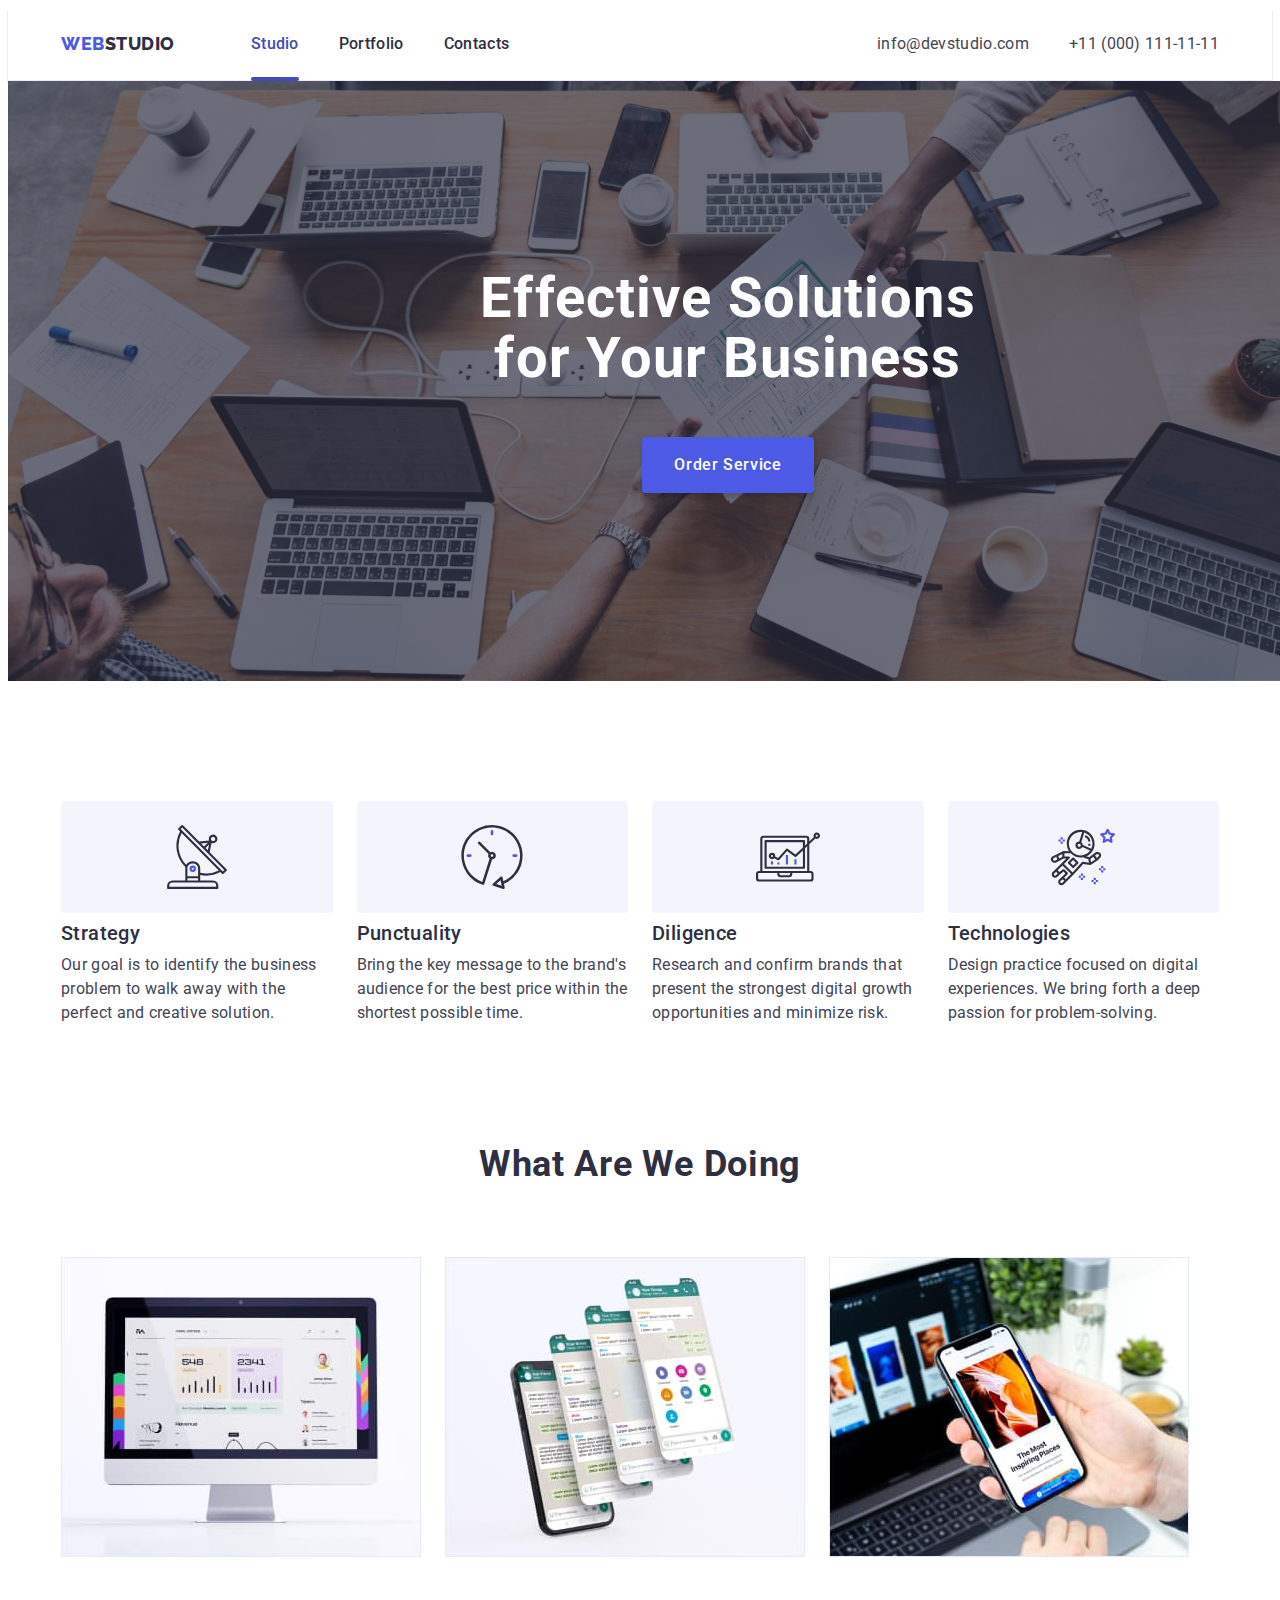
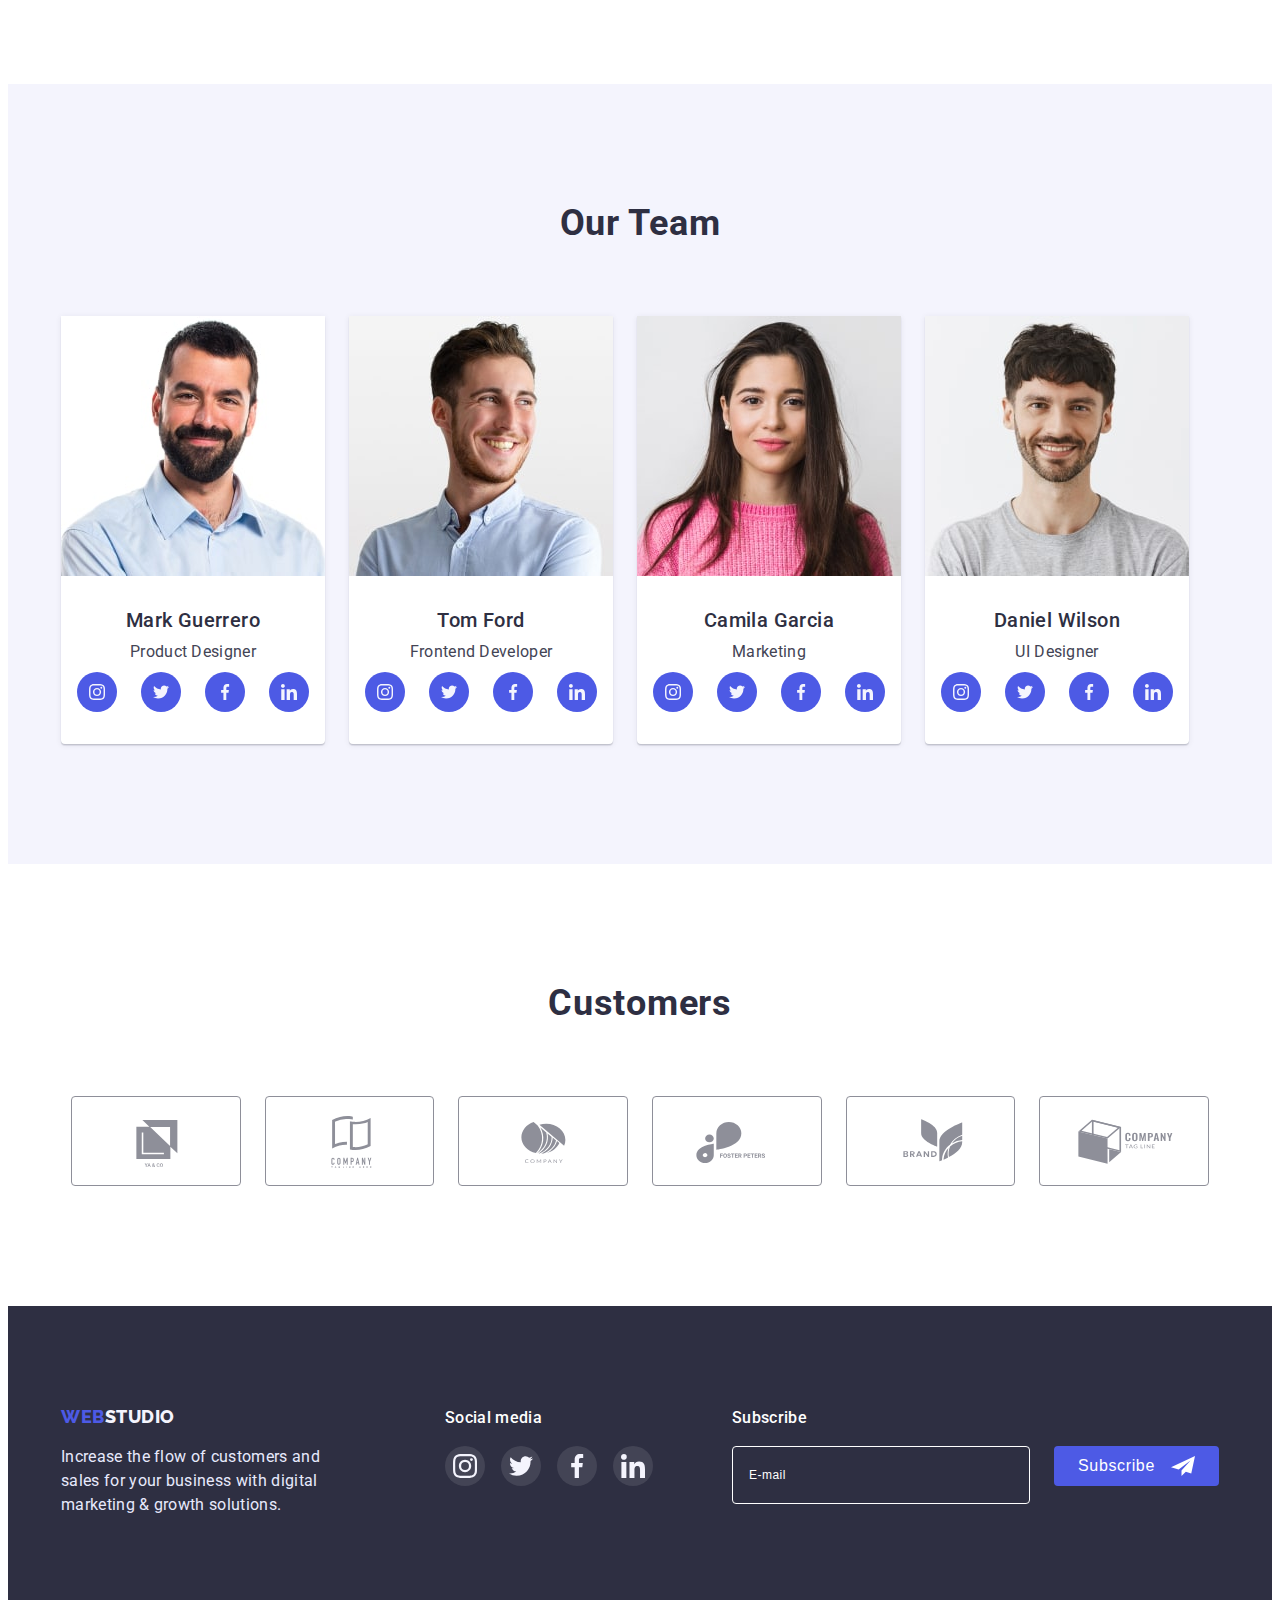
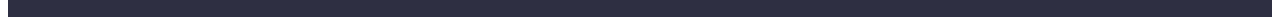
==== index.html @ 4d22036c "Initial commit" ====
<!DOCTYPE html>
<html lang="en">
  <head>
    <meta charset="UTF-8" />
    <meta http-equiv="X-UA-Compatible" content="IE=edge" />
    <meta name="viewport" content="width=device-width, initial-scale=1.0" />
    <title>Webstudio</title>
    <link rel="preconnect" href="https://fonts.googleapis.com" />
    <link rel="preconnect" href="https://fonts.gstatic.com" crossorigin />
    <link
      href="https://fonts.googleapis.com/css2?family=Raleway:wght@900&family=Roboto:wght@400;500;700&display=swap"
      rel="stylesheet"
    />
    <link
      rel="stylesheet"
      href="https://cdnjs.cloudflare.com/ajax/libs/modern-normalize/1.1.0/modern-normalize.min.css"
      integrity="sha512-wpPYUAdjBVSE4KJnH1VR1HeZfpl1ub8YT/NKx4PuQ5NmX2tKuGu6U/JRp5y+Y8XG2tV+wKQpNHVUX03MfMFn9Q=="
      crossorigin="anonymous"
      referrerpolicy="no-referrer"
    />
    <link rel="stylesheet" href="./css/styles.css" />
  </head>

  <body>
    <header>
      <div class="nav-container container">
        <nav class="nav">
          <a class="logo link" href="./index.html"
            >Web<span class="logo-studio">Studio</span></a
          >
          <ul class="nav-list list">
            <li class="nav-item item">
              <a class="nav-link active-nav-link link" href="./index.html"
                >Studio</a
              >
            </li>
            <li class="nav-item item">
              <a class="nav-link link" href="./portfolio.html">Portfolio</a>
            </li>
            <li class="nav-item item">
              <a class="nav-link link" href="">Contacts</a>
            </li>
          </ul>
        </nav>
        <address class="address">
          <ul class="address-list list">
            <li class="address-item item">
              <a class="address-link link" href="mailto:info@devstudio.com"
                >info@devstudio.com</a
              >
            </li>
            <li class="address-item item">
              <a class="address-link link" href="tel:+110001111111"
                >+11 (000) 111-11-11</a
              >
            </li>
          </ul>
        </address>
      </div>
    </header>
    <main>
      <section class="hero section">
        <div class="hero-container container">
          <h1 class="hero-heading">Effective Solutions for Your Business</h1>
          <button class="hero-btn btn" data-modal-open type="button">
            Order Service
          </button>
        </div>
      </section>
      <section class="features section">
        <div class="features-container container">
          <h2 class="features-heading title visually-hidden">About us</h2>
          <ul class="features-list list">
            <li class="features-item item">
              <div class="features-icon-container">
                <svg class="antena-icon" width="64" height="64">
                  <use href="./images/icons.svg#antenna"></use>
                </svg>
              </div>
              <h3 class="features-name">Strategy</h3>
              <p class="features-description">
                Our goal is to identify the business problem to walk away with
                the perfect and creative solution.
              </p>
            </li>
            <li class="features-item item">
              <div class="features-icon-container">
                <svg class="antena-icon" width="64" height="64">
                  <use href="./images/icons.svg#clock"></use>
                </svg>
              </div>
              <h3 class="features-name">Punctuality</h3>
              <p class="features-description">
                Bring the key message to the brand's audience for the best price
                within the shortest possible time.
              </p>
            </li>
            <li class="features-item item">
              <div class="features-icon-container">
                <svg class="antena-icon" width="64" height="64">
                  <use href="./images/icons.svg#diagram"></use>
                </svg>
              </div>
              <h3 class="features-name">Diligence</h3>
              <p class="features-description">
                Research and confirm brands that present the strongest digital
                growth opportunities and minimize risk.
              </p>
            </li>
            <li class="features-item item">
              <div class="features-icon-container">
                <svg class="antena-icon" width="64" height="64">
                  <use href="./images/icons.svg#astronaut"></use>
                </svg>
              </div>
              <h3 class="features-name">Technologies</h3>
              <p class="features-description">
                Design practice focused on digital experiences. We bring forth a
                deep passion for problem-solving.
              </p>
            </li>
          </ul>
        </div>
      </section>
      <section class="whatwedo section">
        <div class="whatwedo-container container">
          <h2 class="whatwedo-heading title">What are we doing</h2>
          <ul class="whatwedo-list list">
            <li class="whatwedo-item">
              <img src="./images/img1.jpg" alt="computer" width="360" />
            </li>
            <li class="whatwedo-item">
              <img src="./images/img2.jpg" alt="mobile phone" width="360" />
            </li>
            <li class="whatwedo-item">
              <img
                src="./images/img3.jpg"
                alt="mobile phone and computer"
                width="360"
              />
            </li>
          </ul>
        </div>
      </section>
      <section class="team section">
        <div class="team-container container">
          <h2 class="team-heading title">Our Team</h2>
          <ul class="team-list list">
            <li class="team-item item">
              <img src="./images/photo1.jpg" alt="photo" width="264" />
              <div class="team-item-container">
                <h3 class="team-name">Mark Guerrero</h3>
                <p class="team-description">Product Designer</p>
                <ul class="team-icon-list list">
                  <li class="team-icon-item item">
                    <a href="" class="team-icon-link">
                      <svg class="team-icon" width="16" height="16">
                        <use href="./images/icons.svg#instagram"></use>
                      </svg>
                    </a>
                  </li>
                  <li class="team-icon-item item">
                    <a href="" class="team-icon-link">
                      <svg class="team-icon" width="16" height="16">
                        <use href="./images/icons.svg#twitter"></use>
                      </svg>
                    </a>
                  </li>
                  <li class="team-icon-item item">
                    <a href="" class="team-icon-link">
                      <svg class="team-icon" width="16" height="16">
                        <use href="./images/icons.svg#facebook"></use>
                      </svg>
                    </a>
                  </li>
                  <li class="team-icon-item item">
                    <a href="" class="team-icon-link">
                      <svg class="team-icon" width="16" height="16">
                        <use href="./images/icons.svg#linkedin"></use>
                      </svg>
                    </a>
                  </li>
                </ul>
              </div>
            </li>
            <li class="team-item item">
              <img src="./images/photo2.jpg" alt="photo" width="264" />
              <div class="team-item-container">
                <h3 class="team-name">Tom Ford</h3>
                <p class="team-description">Frontend Developer</p>
                <ul class="team-icon-list list">
                  <li class="team-icon-item item">
                    <a href="" class="team-icon-link">
                      <svg class="team-icon" width="16" height="16">
                        <use href="./images/icons.svg#instagram"></use>
                      </svg>
                    </a>
                  </li>
                  <li class="team-icon-item item">
                    <a href="" class="team-icon-link">
                      <svg class="team-icon" width="16" height="16">
                        <use href="./images/icons.svg#twitter"></use>
                      </svg>
                    </a>
                  </li>
                  <li class="team-icon-item item">
                    <a href="" class="team-icon-link">
                      <svg class="team-icon" width="16" height="16">
                        <use href="./images/icons.svg#facebook"></use>
                      </svg>
                    </a>
                  </li>
                  <li class="team-icon-item item">
                    <a href="" class="team-icon-link">
                      <svg class="team-icon" width="16" height="16">
                        <use href="./images/icons.svg#linkedin"></use>
                      </svg>
                    </a>
                  </li>
                </ul>
              </div>
            </li>
            <li class="team-item item">
              <img src="./images/photo3.jpg" alt="photo" width="264" />
              <div class="team-item-container">
                <h3 class="team-name">Camila Garcia</h3>
                <p class="team-description">Marketing</p>
                <ul class="team-icon-list list">
                  <li class="team-icon-item item">
                    <a href="" class="team-icon-link">
                      <svg class="team-icon" width="16" height="16">
                        <use href="./images/icons.svg#instagram"></use>
                      </svg>
                    </a>
                  </li>
                  <li class="team-icon-item item">
                    <a href="" class="team-icon-link">
                      <svg class="team-icon" width="16" height="16">
                        <use href="./images/icons.svg#twitter"></use>
                      </svg>
                    </a>
                  </li>
                  <li class="team-icon-item item">
                    <a href="" class="team-icon-link">
                      <svg class="team-icon" width="16" height="16">
                        <use href="./images/icons.svg#facebook"></use>
                      </svg>
                    </a>
                  </li>
                  <li class="team-icon-item item">
                    <a href="" class="team-icon-link">
                      <svg class="team-icon" width="16" height="16">
                        <use href="./images/icons.svg#linkedin"></use>
                      </svg>
                    </a>
                  </li>
                </ul>
              </div>
            </li>
            <li class="team-item item">
              <img src="./images/photo4.jpg" alt="photo" width="264" />
              <div class="team-item-container">
                <h3 class="team-name">Daniel Wilson</h3>
                <p class="team-description">UI Designer</p>
                <ul class="team-icon-list list">
                  <li class="team-icon-item item">
                    <a href="" class="team-icon-link">
                      <svg class="team-icon" width="16" height="16">
                        <use href="./images/icons.svg#instagram"></use>
                      </svg>
                    </a>
                  </li>
                  <li class="team-icon-item item">
                    <a href="" class="team-icon-link">
                      <svg class="team-icon" width="16" height="16">
                        <use href="./images/icons.svg#twitter"></use>
                      </svg>
                    </a>
                  </li>
                  <li class="team-icon-item item">
                    <a href="" class="team-icon-link">
                      <svg class="team-icon" width="16" height="16">
                        <use href="./images/icons.svg#facebook"></use>
                      </svg>
                    </a>
                  </li>
                  <li class="team-icon-item item">
                    <a href="" class="team-icon-link">
                      <svg class="team-icon" width="16" height="16">
                        <use href="./images/icons.svg#linkedin"></use>
                      </svg>
                    </a>
                  </li>
                </ul>
              </div>
            </li>
          </ul>
        </div>
      </section>
      <section class="customers section">
        <h2 class="customers-heading title">Customers</h2>
        <ul class="customers-icon-list list">
          <li class="customers-icon-item item">
            <a href="" class="customers-icon-link">
              <svg class="customers-icon" width="104" height="56">
                <use href="./images/icons.svg#Logo"></use>
              </svg>
            </a>
          </li>
          <li class="customers-icon-item item">
            <a href="" class="customers-icon-link">
              <svg class="customers-icon" width="104" height="56">
                <use href="./images/icons.svg#Logo-1"></use>
              </svg>
            </a>
          </li>
          <li class="customers-icon-item item">
            <a href="" class="customers-icon-link">
              <svg class="customers-icon" width="104" height="56">
                <use href="./images/icons.svg#Logo-2"></use>
              </svg>
            </a>
          </li>
          <li class="customers-icon-item item">
            <a href="" class="customers-icon-link">
              <svg class="customers-icon" width="104" height="56">
                <use href="./images/icons.svg#Logo-3"></use>
              </svg>
            </a>
          </li>
          <li class="customers-icon-item item">
            <a href="" class="customers-icon-link">
              <svg class="customers-icon" width="104" height="56">
                <use href="./images/icons.svg#Logo-4"></use>
              </svg>
            </a>
          </li>
          <li class="customers-icon-item item">
            <a href="" class="customers-icon-link">
              <svg class="customers-icon" width="104" height="56">
                <use href="./images/icons.svg#Logo-5"></use>
              </svg>
            </a>
          </li>
        </ul>
      </section>
    </main>
    <footer class="footer section">
      <div class="footer-container container">
        <div class="footer-desc">
          <a class="logo link" href="./index.html"
            >Web<span class="logo-studio-bottom">Studio</span></a
          >
          <p class="footer-descripton">
            Increase the flow of customers and sales for your business with
            digital marketing & growth solutions.
          </p>
        </div>
        <div class="socialmedia-container">
          <p class="socialmedia-heading">Social media</p>
          <ul class="socialmedia-list list">
            <li class="socialmedia-icon-item item">
              <a href="" class="socialmedia-icon-link">
                <svg class="socialmedia-icon" width="24" height="24">
                  <use href="./images/icons.svg#instagram"></use>
                </svg>
              </a>
            </li>
            <li class="socialmedia-icon-item item">
              <a href="" class="socialmedia-icon-link">
                <svg class="socialmedia-icon" width="24" height="24">
                  <use href="./images/icons.svg#twitter"></use>
                </svg>
              </a>
            </li>
            <li class="socialmedia-icon-item item">
              <a href="" class="socialmedia-icon-link">
                <svg class="socialmedia-icon" width="24" height="24">
                  <use href="./images/icons.svg#facebook"></use>
                </svg>
              </a>
            </li>
            <li class="socialmedia-icon-item item">
              <a href="" class="socialmedia-icon-link">
                <svg class="socialmedia-icon" width="24" height="24">
                  <use href="./images/icons.svg#linkedin"></use>
                </svg>
              </a>
            </li>
          </ul>
        </div>
        <div class="subscribe-container">
          <p class="subscribe-heading">Subscribe</p>
          <form class="subscribe-form">
            <label class="visually-hidden" for="email"> </label>
              <input
                class="subscribe-input"
                type="email"
                id="email"
                name="email"
                placeholder="E-mail"
              />
           
            <button type="submit" class="subscribe-btn btn">
              Subscribe
              <svg width="24" height="24">
                <use href="./images/icons.svg#subscribe"></use>
              </svg>
            </button>
          </form>
        </div>
      </div>
    </footer>
    <div class="backdrop is-hidden" data-modal>
      <div class="modal">
        <button type="button" class="modal-close-btn btn" data-modal-close>
          <svg class="close-icon">
            <use href="./images/icons.svg#close"></use>
          </svg>
        </button>
        <div class="modal-container">
          <p class="modal-heading">
            Leave your contacts and we will call you back
          </p>
          <form class="modal-form">
            <label for="name"
              ><span>Name</span>
              <div class="input-container">
                <input class="input-name" type="text" name="name" id="name" />
                <svg class="label-icon" width="18" height="24">
                  <use href="./images/icons.svg#person"></use>
                </svg>
              </div>
            </label>

            <label for="phone"
              ><span>Phone</span>
              <div class="input-container">
                <input type="tel" id="phone" name="phone" />
                <svg class="label-icon" width="18" height="24">
                  <use href="./images/icons.svg#phone"></use>
                </svg>
              </div>
            </label>

            <label for="e-mail"
              ><span>Email</span>
              <div class="input-container">
                <input type="email" name="email" id="e-mail" />
                <svg class="label-icon" width="18" height="24">
                  <use href="./images/icons.svg#email"></use>
                </svg>
              </div>
            </label>

            <label for="comment"><span>Comment</span></label>
            <textarea
              name="comment"
              id="comment"
              class="textarea"
              placeholder="Text input"
            ></textarea>

            <label class="check-text" for="check">
              <input
                class="checkbox visually-hidden"
                type="checkbox"
                name="accept"
                value="true"
                id="check"
              />
              <span class="checkbox-span">
                <svg class="chek-icon" width="10" height="8">
                  <use href="./images/icons.svg#check-box"></use>
                </svg> </span
              >I accept the terms and conditions of the&nbsp<a
                class="privacy-policy"
                href=""
                >Privacy Policy</a
              >
            </label>

            <button type="submit" class="send-btn btn">Send</button>
          </form>
        </div>
      </div>
    </div>
    <script src="./js/modal.js"></script>
  </body>
</html>
---- css/styles.css ----
:root {
  --text-color: #434455;
  --heading-color: #2e2f42;
  --primary-brand-color: #4d5ae5;
  --bgcolor: #f4f4fd;
  --white-color: #ffffff;
  --prassed-state-color: #404bbf;
  --accent-color: #e7e9fc;
  --label-color: #8e8f99;
}

h1,
h2,
h3,
p,
li {
  margin: 0;
}

ul {
  margin: 0;
  padding: 0;
}

.visually-hidden {
  position: absolute;
  width: 1px;
  height: 1px;
  margin: -1px;
  border: 0;
  padding: 0;
  white-space: nowrap;
  clip-path: inset(100%);
  clip: rect(0 0 0 0);
  overflow: hidden;
}

body {
  font-family: 'Roboto', sans-serif;
  font-style: normal;
  font-weight: 400;
  font-size: 16px;
  line-height: 1.5;
  letter-spacing: 0.02em;
  color: var(--text-color);
}

.container {
  width: 1158px;
  padding-left: 15px;
  padding-right: 15px;
  margin-left: auto;
  margin-right: auto;
}

.title {
  font-weight: 700;
  font-size: 36px;
  line-height: 1.11;
  letter-spacing: 0.02em;
  text-transform: capitalize;
  color: var(--heading-color);
  text-align: center;
  margin-bottom: 72px;
}

.list {
  list-style: none;
}

.link {
  text-decoration: none;
}

.btn {
  cursor: pointer;
  border: none;
}

.logo {
  font-family: 'Raleway', sans-serif;
  font-style: normal;
  font-weight: 800;
  font-size: 18px;
  line-height: 1.17;
  letter-spacing: 0.03em;
  text-transform: uppercase;
  color: var(--primary-brand-color);
  text-decoration: none;
}

.logo-studio {
  color: var(--heading-color);
}

/* -------------------HEADER */
header {
  border-bottom: 1px solid var(--accent-color);
  box-shadow: 0px 3px 1px rgba(0, 0, 0, 0.1), 0px 2px 1px rgba(0, 0, 0, 0.08),
    0px 2px 2px rgba(0, 0, 0, 0.12);
}

.nav-container {
  display: flex;
  align-items: center;
  padding-top: 24px;
  padding-bottom: 24px;
  position: relative;
}

.nav {
  display: flex;
  align-items: center;
}

.nav-list {
  display: flex;
  gap: 40px;
}

.logo {
  margin-right: 76px;
}

.nav-link {
  color: var(--heading-color);
  font-weight: 500;
  display: block;
  position: relative;
  transition: color 250ms cubic-bezier(0.4, 0, 0.2, 1);
}

.nav-link:hover,
.nav-link:focus {
  color: var(--prassed-state-color);
}

.active-nav-link {
  color: var(--prassed-state-color);
}

.active-nav-link::after {
  content: '';
  display: block;
  width: 100%;
  height: 4px;
  border-radius: 2px;
  background-color: var(--prassed-state-color);
  position: absolute;
  bottom: -25px;
}

.address {
  font-style: normal;
  margin-left: auto;
}

.address-list {
  display: flex;
  align-items: center;
  gap: 40px;
}

.address-link {
  font-weight: 400;
  font-size: 16px;
  line-height: 1.5;
  letter-spacing: 0.02em;
  color: var(--text-color);
  transition: color 250ms cubic-bezier(0.4, 0, 0.2, 1);
}

.address-link:hover,
.address-link:focus {
  color: var(--prassed-state-color);
}

/* ------------------- HERO */

.hero {
  background-color: var(--heading-color);
}

.hero.section {
  padding-top: 188px;
  padding-bottom: 188px;
  background-image: linear-gradient(
      rgba(46, 47, 66, 0.7),
      rgba(46, 47, 66, 0.7)
    ),
    url(../images/bgimage.jpg);
  background-repeat: no-repeat;
  background-position: center;
  width: 1440px;
  background-size: cover;
  margin-left: auto;
  margin-right: auto;
}

.hero-container {
  text-align: center;
}

.hero-heading {
  font-weight: 700;
  font-size: 56px;
  line-height: 1.07;
  letter-spacing: 0.02em;
  color: var(--white-color);
  margin-bottom: 48px;
  width: 496px;
  margin-right: auto;
  margin-left: auto;
}

.hero-btn {
  font-family: inherit;
  font-weight: 500;
  font-size: 16px;
  line-height: 1.5;
  letter-spacing: 0.04em;
  color: var(--white-color);
  background-color: var(--primary-brand-color);
  min-width: 169px;
  height: 56px;
  padding: 16px 32px;
  box-shadow: 0px 4px 4px rgba(0, 0, 0, 0.15);
  border-radius: 4px;
  text-align: center;
  transition: background-color 250ms cubic-bezier(0.4, 0, 0.2, 1);
}

.hero-btn:hover,
.hero-btn:focus {
  background-color: var(--prassed-state-color);
}

/* ------------------- Features */

.features.section {
  padding-top: 120px;
  padding-bottom: 120px;
}

.features-list {
  display: flex;
  gap: 24px;
}

.features-item {
  width: calc(100% - 24px / 4);
}

.features-icon-container {
  display: flex;
  justify-content: center;
  align-items: center;
  height: 112px;
  background: var(--bgcolor);
  border-radius: 4px;
  margin-bottom: 8px;
}

.features-name {
  font-weight: 500;
  font-size: 20px;
  line-height: 1.2;
  letter-spacing: 0.02em;
  color: var(--heading-color);
  margin-bottom: 8px;
}

/* ------------------- WHATWEDO */

.whatwedo.section {
  padding-bottom: 120px;
}

.whatwedo-list {
  display: flex;
  gap: 24px;
}

.whatwedo-item {
  width: 360px;
}

/* ------------------- TEAM */

.team.section {
  padding-top: 120px;
  padding-bottom: 120px;
}

.team {
  background: var(--bgcolor);
}

.team-list {
  display: flex;
  gap: 24px;
}

.team-item {
  width: calc(100% - 24px) / 4;
  background: var(--white-color);
  box-shadow: 0px 1px 6px rgba(46, 47, 66, 0.08),
    0px 1px 1px rgba(46, 47, 66, 0.16), 0px 2px 1px rgba(46, 47, 66, 0.08);
  border-radius: 0px 0px 4px 4px;
}

.team-item > img {
  display: block;
}

.team-item-container {
  padding: 32px 16px;
}

.team-icon-list {
  display: flex;
  gap: 24px;
}

.team-icon-link {
  display: flex;
  justify-content: center;
  align-items: center;
  border-radius: 50%;
  background-color: var(--primary-brand-color);
  width: 40px;
  height: 40px;
  transition: background-color 250ms cubic-bezier(0.4, 0, 0.2, 1);
}

.team-icon-link:hover,
.team-icon-link:focus {
  background-color: var(--prassed-state-color);
}

.team-icon {
  display: block;
}

.team-name {
  font-weight: 500;
  font-size: 20px;
  line-height: 1.2;
  letter-spacing: 0.02em;
  color: var(--heading-color);
  text-align: center;
  margin-bottom: 8px;
}

.team-item-container > p {
  text-align: center;
  margin-bottom: 8px;
}

/* ------------------- CUSTOMERS */
.customers.section {
  padding-top: 120px;
  padding-bottom: 120px;
}

.customers-icon-list {
  display: flex;
  gap: 24px;
  width: 1138px;
  margin-left: auto;
  margin-right: auto;
}

.customers-icon-item {
  width: calc(1138px - 24px / 6);
}

.customers-icon-link {
  display: flex;
  justify-content: center;
  align-items: center;
  height: 88px;
  border: 1px solid #8e8f99;
  border-radius: 4px;
  color: #8e8f99;
}

.customers-icon {
  fill: currentColor;
  transition: border-color 250ms cubic-bezier(0.4, 0, 0.2, 1),
    color 250ms cubic-bezier(0.4, 0, 0.2, 1),
    fill 250ms cubic-bezier(0.4, 0, 0.2, 1);
}

.customers-icon-link:hover,
.customers-icon-link:focus {
  border-color: var(--prassed-state-color);
  color: var(--prassed-state-color);
}

/* ------------------- PORTFOLIO */
.portfolio.section {
  padding-top: 96px;
  padding-bottom: 120px;
}

.portfolio-heading {
  font-weight: 700;
  font-size: 36px;
  line-height: 1.11;
  letter-spacing: 0.02em;
  text-transform: capitalize;
  color: var(--heading-color);
}

.portfolio-filter-list {
  display: flex;
  justify-content: center;
  margin-bottom: 72px;
  gap: 24px;
}

.portfolio-list {
  display: flex;
  flex-wrap: wrap;
  row-gap: 48px;
  column-gap: 24px;
}

.portfolio-item {
  width: 360px;
}

.img-thumb {
  position: relative;
  overflow: hidden;
}

.portfolio-item img {
  display: block;
}

.portfolio-img-desc {
  font-weight: 400;
  font-size: 16px;
  line-height: 1.5;
  letter-spacing: 0.02em;
  color: #f4f4fd;
  background: var(--primary-brand-color);
  padding: 40px 32px;
  height: 100%;
  width: 100%;
  position: absolute;
  top: 0;
  left: 0;
  transform: translateY(100%);
  transition: transform 250ms cubic-bezier(0.4, 0, 0.2, 1);
}

.portfolio-link:hover .portfolio-img-desc {
  transform: translateY(0);
}

.portfolio-item-container {
  padding-top: 32px;
  padding-bottom: 32px;
  padding-left: 16px;
  padding-right: 16px;
  border: 1px solid var(--accent-color);
  border-top: none;
}

.portfolio-link {
  display: block;
  transition: box-shadow 250ms cubic-bezier(0.4, 0, 0.2, 1);
}

.portfolio-link:hover,
.portfolio-link:focus {
  box-shadow: 0px 1px 6px rgba(46, 47, 66, 0.08),
    0px 1px 1px rgba(46, 47, 66, 0.16), 0px 2px 1px rgba(46, 47, 66, 0.08);
}

.portfolio-item-container h2 {
  margin-bottom: 8px;
}

.filter-btn {
  font-family: 'Roboto', sans-serif;
  font-weight: 500;
  font-size: 16px;
  line-height: 1.5;
  letter-spacing: 0.04em;
  color: var(--primary-brand-color);
  background-color: var(--bgcolor);
  text-transform: capitalize;
  border: 1px solid var(--accent-color);
  border-radius: 4px;
  padding: 12px 24px;
  transition: background-color 250ms cubic-bezier(0.4, 0, 0.2, 1),
    color 250ms cubic-bezier(0.4, 0, 0.2, 1),
    border 250ms cubic-bezier(0.4, 0, 0.2, 1),
    box-shadow 250ms cubic-bezier(0.4, 0, 0.2, 1);
}

.filter-btn:hover,
.filter-btn:focus {
  color: var(--white-color);
  background-color: var(--prassed-state-color);
  border: 1px solid transparent;
  box-shadow: 0px 3px 1px rgba(0, 0, 0, 0.1), 0px 2px 1px rgba(0, 0, 0, 0.08),
    0px 2px 2px rgba(0, 0, 0, 0.12);
}

.portfolio-name {
  font-weight: 500;
  font-size: 20px;
  line-height: 1.2;
  letter-spacing: 0.02em;
  color: var(--text-color);
}

.portfolio-description {
  color: var(--text-color);
}

/* ------------------- FOOTER */
.footer-container {
  display: flex;
}

.socialmedia-heading {
  font-weight: 500;
  font-size: 16px;
  line-height: 1.5;
  letter-spacing: 0.02em;
  color: var(--white-color);
  margin-bottom: 16px;
}

.footer.section {
  padding-top: 100px;
  padding-bottom: 100px;
}

.footer-desc {
  max-width: 264px;
  margin-right: 120px;
}

.footer-desc > .logo {
  display: block;
  margin-bottom: 18px;
}

.footer {
  background-color: var(--heading-color);
}

.logo-studio-bottom {
  color: var(--bgcolor);
}

.footer-descripton {
  color: var(--accent-color);
}

.socialmedia-container {
}

.socialmedia-list {
  display: flex;
  gap: 16px;
}

.socialmedia-icon-link {
  display: flex;
  width: 40px;
  height: 40px;
  border-radius: 50%;
  background-color: rgba(255, 255, 255, 0.1);
  justify-content: center;
  align-items: center;
  transition: background-color 250ms cubic-bezier(0.4, 0, 0.2, 1);
}

.socialmedia-icon-link:hover,
.socialmedia-icon-link:focus {
  background-color: #31d0aa;
}

.socialmedia-icon {
  display: block;
  width: 24px;
  height: 24px;
}

.subscribe-container {
 margin-left: auto;
}

.subscribe-form {
  display: flex;
}

.subscribe-input {
  width: 264px;
  height: 40px;
  background-color: transparent;
  border: 1px solid #ffffff;
  border-radius: 4px;
  padding: 8px 16px;
  margin-right: 24px;
  font-weight: 400;
  font-size: 12px;
  line-height: 2;
  letter-spacing: 0.04em;
  color: var(--white-color);
}

.subscribe-input::placeholder,
.subscribe-input:focus {
  font-weight: 400;
  font-size: 12px;
  line-height: 2;
  letter-spacing: 0.04em;
  color: var(--white-color);
}

.subscribe-btn {
  display: flex;
  justify-content: center;
  align-items: center;
  gap: 16px;
  background-color: var(--primary-brand-color);
  border-radius: 4px;
  width: 165px;
  height: 40px;
  fill: var(--white-color);
  font-weight: 500;
  font-size: 16px;
  line-height: 1.5;
  letter-spacing: 0.04em;
  color: var(--white-color);
  transition: background-color 250ms cubic-bezier(0.4, 0, 0.2, 1);
}

.subscribe-btn:focus,
.subscribe-btn:hover {
  background-color: var(--prassed-state-color);
}

.subscribe-heading {
  font-weight: 500;
  font-size: 16px;
  line-height: 1.5;
  letter-spacing: 0.02em;
  color: var(--white-color);
  margin-bottom: 16px;
}

/* ----------------------MODAL */
.backdrop {
  position: fixed;
  top: 0;
  left: 0;
  opacity: 1;
  width: 100%;
  height: 100%;
  background-color: rgba(46, 47, 66, 0.4);
  transition: opacity 250ms cubic-bezier(0.4, 0, 0.2, 1),
    visibility 250ms cubic-bezier(0.4, 0, 0.2, 1);
}

.modal {
  position: absolute;
  top: 50%;
  left: 50%;
  transform: translate(-50%, -50%) scale(1);
  width: 408px;
  background: #fcfcfc;
  box-shadow: 0px 1px 1px rgba(0, 0, 0, 0.14), 0px 1px 3px rgba(0, 0, 0, 0.12),
    0px 2px 1px rgba(0, 0, 0, 0.2);
  border-radius: 4px;
  transition: transform 250ms cubic-bezier(0.4, 0, 0.2, 1);
  padding: 72px 24px 24px;
  background-color: var(--white-color);
}

.backdrop.is-hidden .modal {
  transform: translate(-50%, -50%) scale(0);
}

.modal-close-btn {
  display: flex;
  align-items: center;
  justify-content: center;
  border-radius: 50%;
  width: 24px;
  height: 24px;
  position: absolute;
  right: 24px;
  top: 24px;
  background-color: var(--accent-color);
  border: 1px solid rgba(0, 0, 0, 0.1);
  transition: background-color 250ms cubic-bezier(0.4, 0, 0.2, 1),
    border 250ms cubic-bezier(0.4, 0, 0.2, 1),
    fill 250ms cubic-bezier(0.4, 0, 0.2, 1);
}

.close-icon {
  width: 8px;
  height: 8px;
}

.modal-close-btn:hover,
.modal-close-btn:focus {
  fill: var(--white-color);
  background-color: var(--prassed-state-color);
  border: 1px solid transparent;
}

.is-hidden {
  opacity: 0;
  visibility: hidden;
  pointer-events: none;
}

.modal-container {
  top: 72px;
  left: 24px;
}

.modal-heading {
  font-weight: 500;
  font-size: 16px;
  line-height: 1.5;
  text-align: center;
  letter-spacing: 0.02em;
  color: var(--heading-color);
  margin-bottom: 16px;
}

.modal-form {
  display: flex;
  flex-direction: column;
}

.modal-container input {
  border: 1px solid rgba(33, 33, 33, 0.2);
  border-radius: 4px;
  width: 100%;
  height: 40px;
  padding-left: 38px;
  transition: border-color 250ms cubic-bezier(0.4, 0, 0.2, 1);
}

.modal-container input:focus {
  border-color: var(--primary-brand-color);
  outline: none;
}

.label-icon {
  transition: fill 250ms cubic-bezier(0.4, 0, 0.2, 1);
}

.input-container input:focus + .label-icon {
  fill: var(--primary-brand-color);
}

.modal-container label {
  font-weight: 400;
  font-size: 12px;
  line-height: 1.17;
  letter-spacing: 0.01em;
  color: var(--label-color);
  margin-bottom: 8px;
  width: 100%;
  
}

label[for='comment'] {
  margin-bottom: 4px;
}

.input-container {
  position: relative;
  margin-top: 4px;
}

.label-icon {
  position: absolute;
  left: 16px;
  top: 50%;
  transform: translateY(-50%);
}

.textarea {
  width: 360px;
  height: 120px;
  resize: none;
  border: 1px solid rgba(33, 33, 33, 0.2);
  border-radius: 4px;
  padding: 8px 16px;
  font-size: 12px;
  line-height: 1.17;
  letter-spacing: 0.04em;
  margin-bottom: 16px;
  transition: border 250ms cubic-bezier(0.4, 0, 0.2, 1);
}

.textarea:focus {
  border: 1px solid var(--primary-brand-color);
  outline: none;
}

.textarea::placeholder {
  font-weight: 400;
  font-size: 12px;
  line-height: 1.17;
  letter-spacing: 0.04em;
  color: rgba(46, 47, 66, 0.4);
}

.send-btn {
  width: 169px;
  height: 56px;
  background-color: var(--primary-brand-color);
  box-shadow: 0px 4px 4px rgba(0, 0, 0, 0.15);
  border-radius: 4px;
  display: flex;
  justify-content: center;
  align-items: center;
  font-weight: 500;
  font-size: 16px;
  line-height: 1.5;
  letter-spacing: 0.04em;
  color: var(--white-color);
  transition: background-color 250ms cubic-bezier(0.4, 0, 0.2, 1);
  margin: 0 auto;
}

.send-btn:focus,
.send-btn:hover {
  background-color: var(--prassed-state-color);
}

.modal-container .check-text {
  display: flex;
  align-items: baseline;
  margin-bottom: 24px;
}

.check-text span {
  width: 16px;
  height: 16px;
  border: 1px solid #2e2f42;
  border-radius: 2px;
  margin-right: 8px;
  display: flex;
  align-items: center;
  justify-content: center;
  fill: transparent;
  transition: border 250ms cubic-bezier(0.4, 0, 0.2, 1),
    back-groundcolor 250ms cubic-bezier(0.4, 0, 0.2, 1),
    fill 250ms cubic-bezier(0.4, 0, 0.2, 1);
}

.checkbox:checked + .checkbox-span {
  background-color: var(--prassed-state-color);
  border: 1px solid var(--prassed-state-color);
  fill: var(--white-color);
}
.privacy-policy {
  color: var(--primary-brand-color)
}
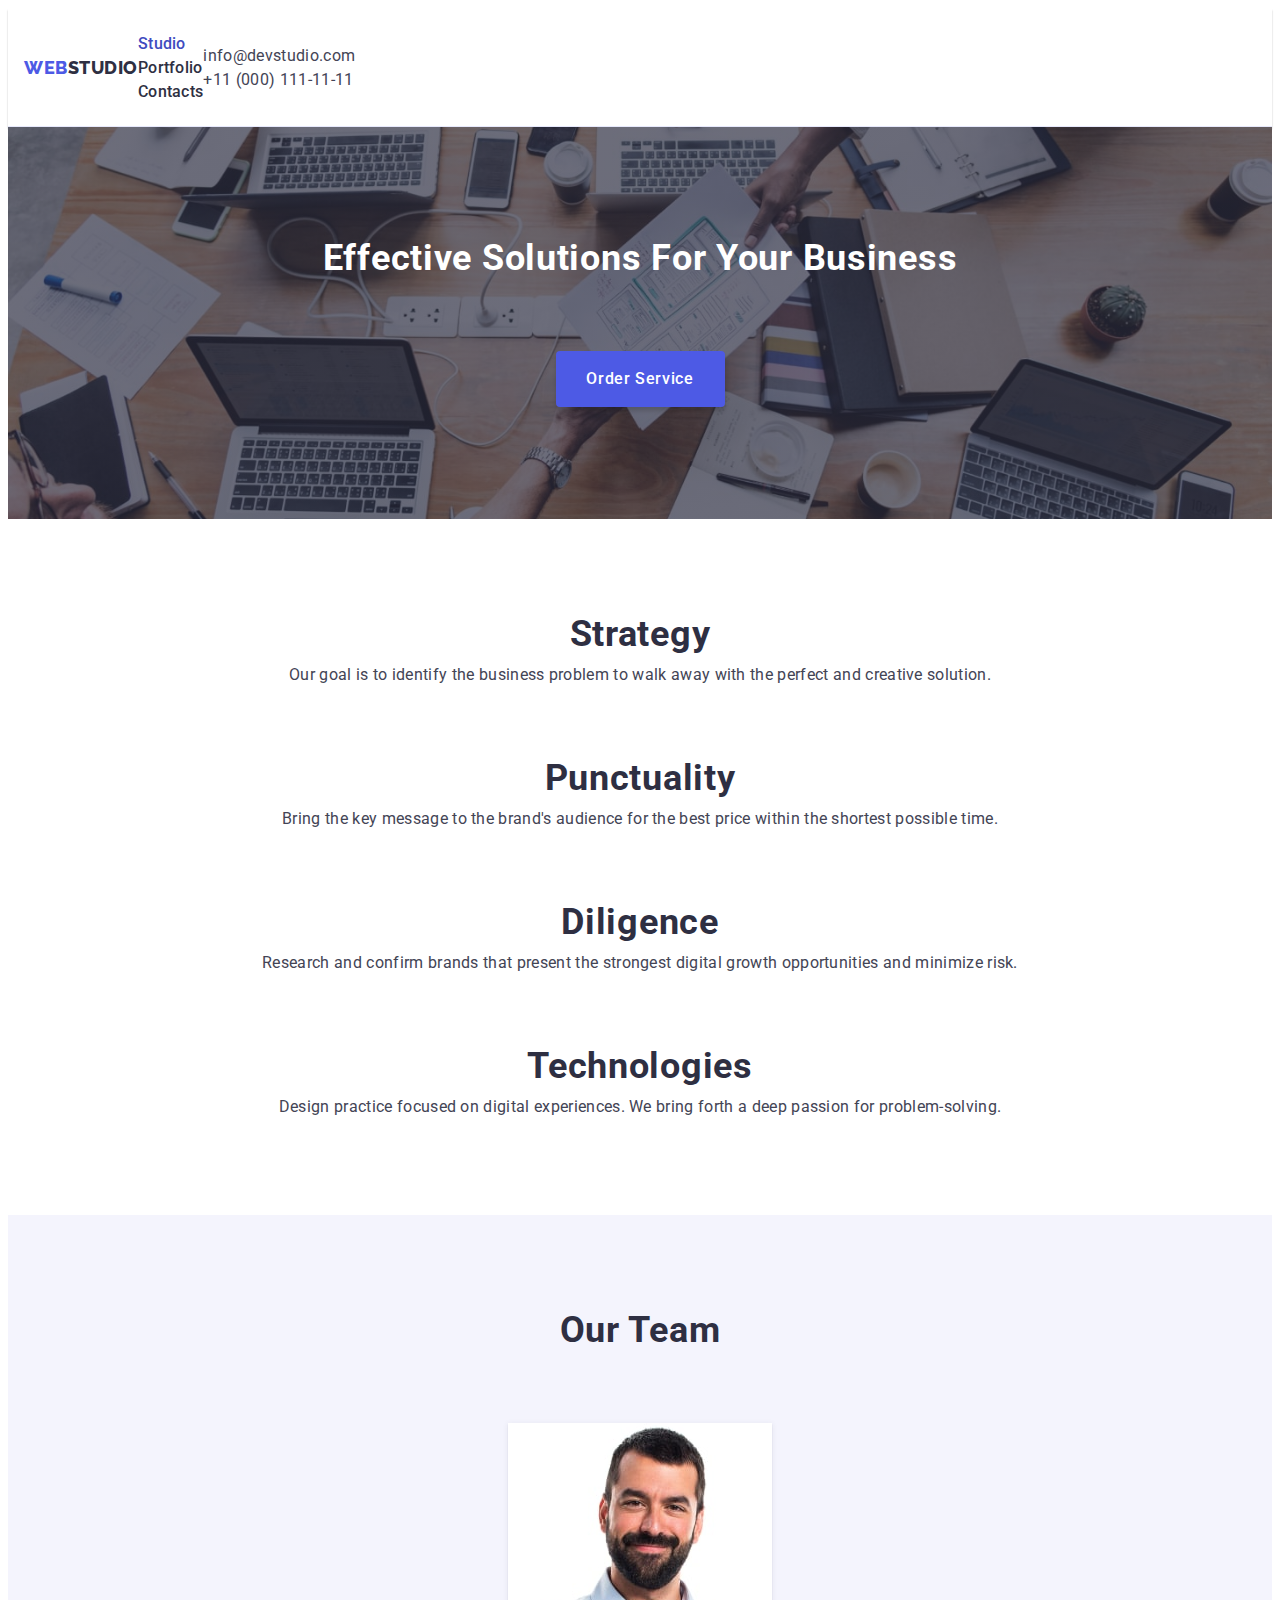
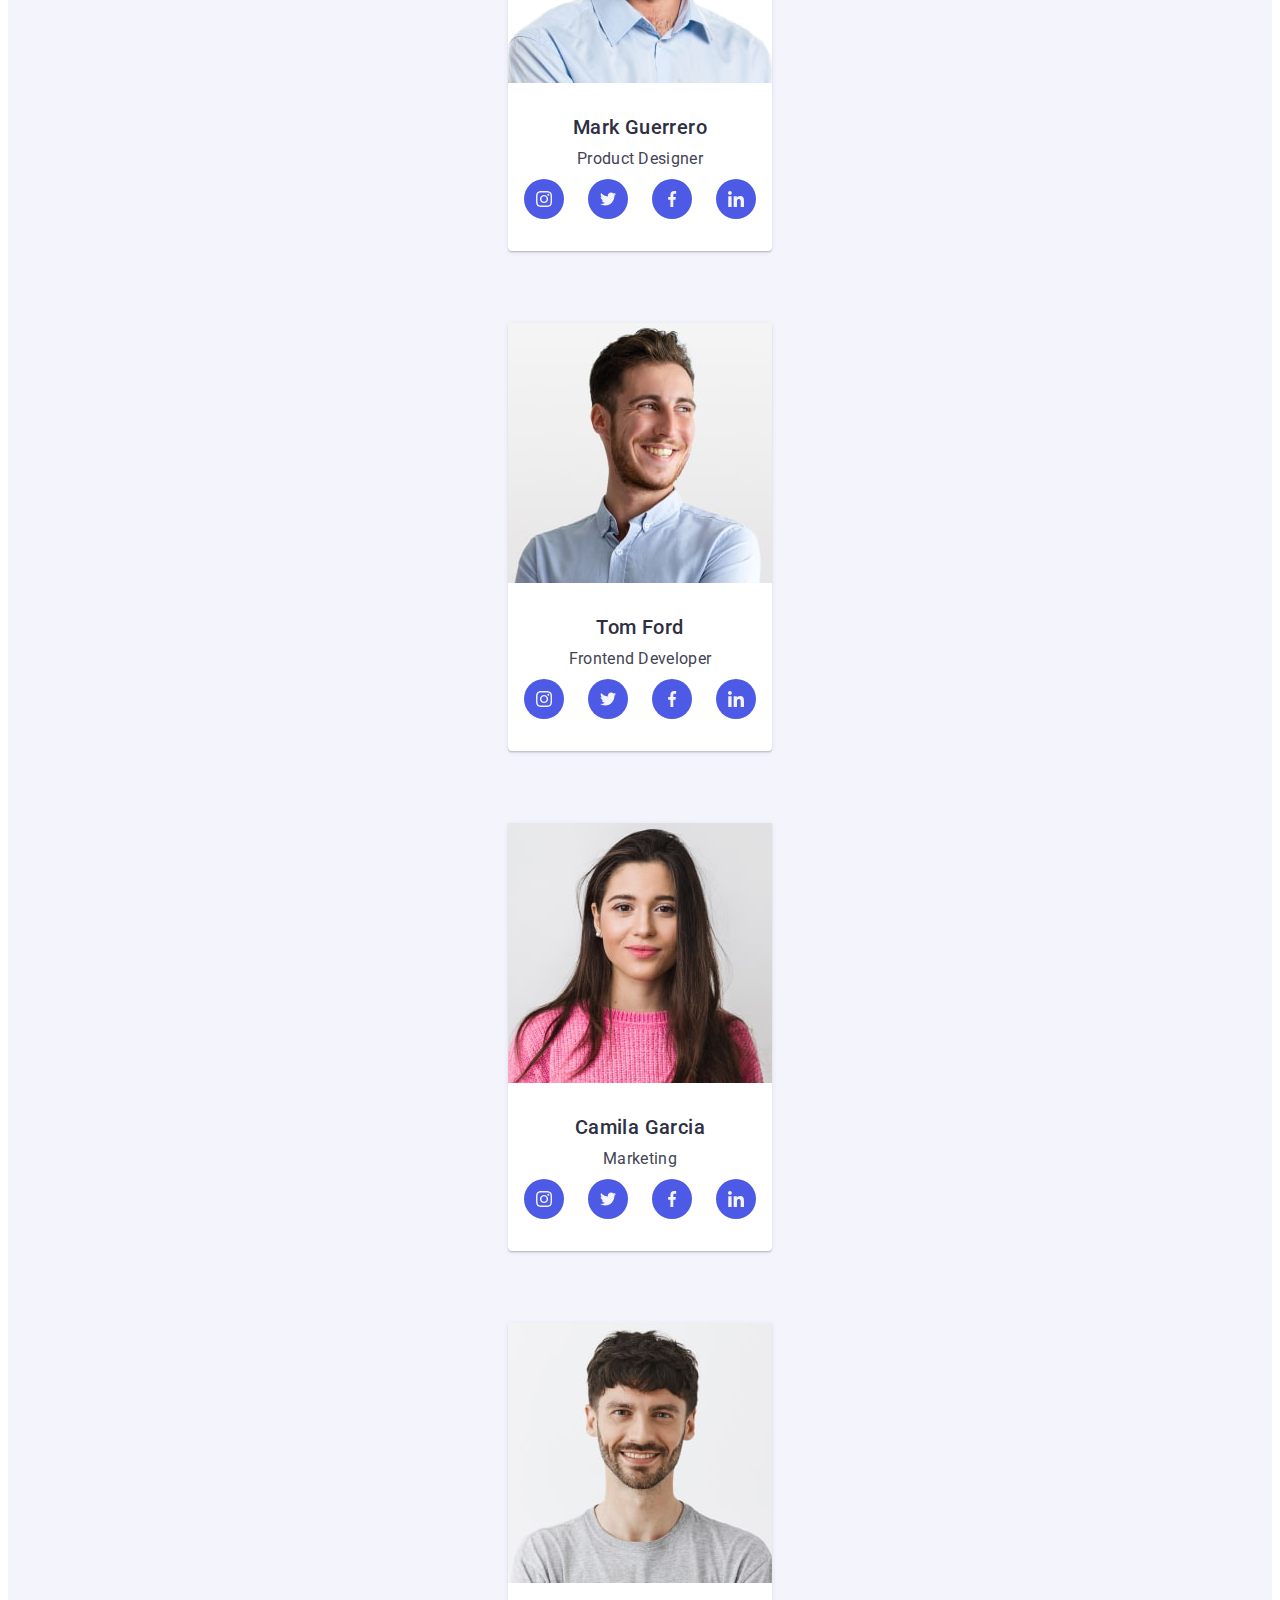
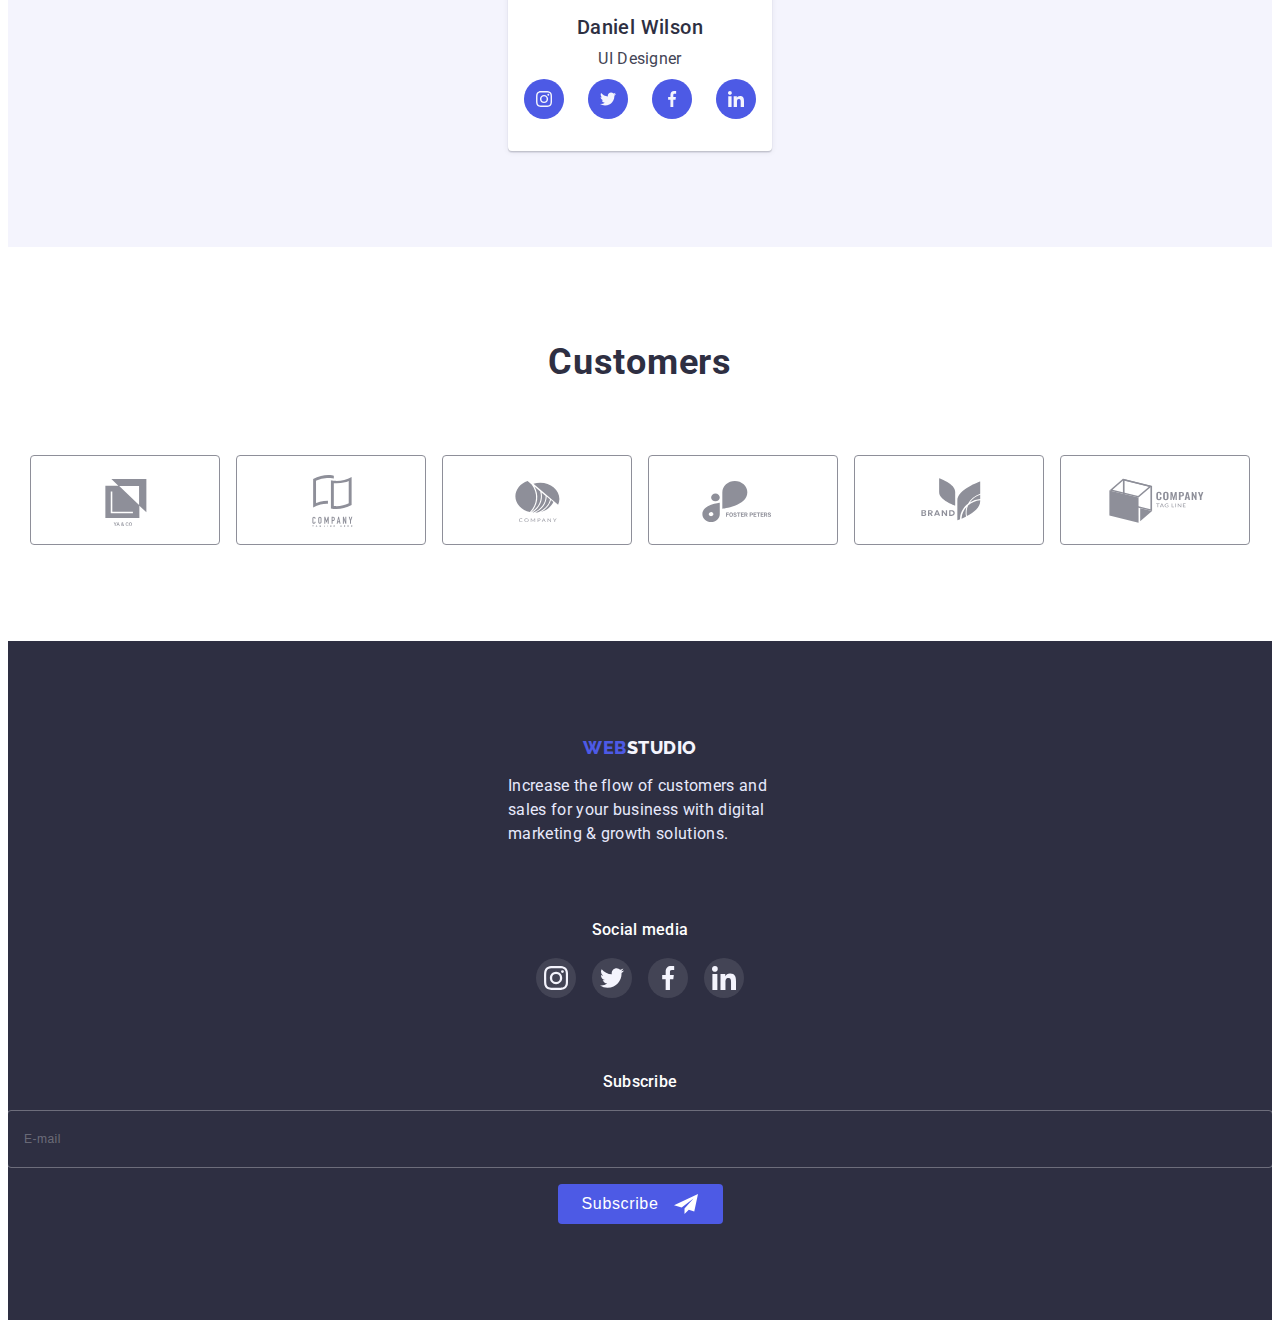
==== commit e6eff064: "creat mobile.css" ====
--- a/index.html
+++ b/index.html
@@ -18,7 +18,8 @@
       crossorigin="anonymous"
       referrerpolicy="no-referrer"
     />
-    <link rel="stylesheet" href="./css/styles.css" />
+    <!-- <link rel="stylesheet" href="./css/styles.css" /> -->
+    <link rel="stylesheet" href="./css/mobile-style.css">
   </head>
 
   <body>
--- a/css/styles.css
+++ b/css/styles.css
@@ -873,4 +873,4 @@
 }
 .privacy-policy {
   color: var(--primary-brand-color)
-}+}
--- a/css/mobile-style.css
+++ b/css/mobile-style.css
@@ -0,0 +1,702 @@
+:root {
+    --text-color: #434455;
+    --heading-color: #2e2f42;
+    --primary-brand-color: #4d5ae5;
+    --bgcolor: #f4f4fd;
+    --white-color: #ffffff;
+    --prassed-state-color: #404bbf;
+    --accent-color: #e7e9fc;
+    --label-color: #8e8f99;
+}
+
+h1,
+h2,
+h3,
+p,
+li {
+    margin: 0;
+}
+
+ul {
+    margin: 0;
+    padding: 0;
+}
+
+.visually-hidden {
+    position: absolute;
+    width: 1px;
+    height: 1px;
+    margin: -1px;
+    border: 0;
+    padding: 0;
+    white-space: nowrap;
+    clip-path: inset(100%);
+    clip: rect(0 0 0 0);
+    overflow: hidden;
+}
+
+body {
+    font-family: 'Roboto', sans-serif;
+    font-style: normal;
+    font-weight: 400;
+    font-size: 16px;
+    line-height: 1.5;
+    letter-spacing: 0.02em;
+    color: var(--text-color);
+}
+
+.section {
+    padding-top: 96px;
+    padding-bottom: 96px;
+}
+
+.container {
+    padding-left: 16px;
+    padding-right: 16px;
+    margin-left: auto;
+    margin-right: auto;
+}
+
+.list {
+    list-style: none;
+}
+
+.link {
+    text-decoration: none;
+}
+
+.btn {
+    cursor: pointer;
+    border: none;
+}
+
+.title {
+    font-weight: 700;
+    font-size: 36px;
+    line-height: 1.11;
+    letter-spacing: 0.02em;
+    text-transform: capitalize;
+    color: var(--heading-color);
+    text-align: center;
+    margin-bottom: 72px;
+}
+
+.logo {
+    font-family: 'Raleway', sans-serif;
+    font-style: normal;
+    font-weight: 800;
+    font-size: 18px;
+    line-height: 1.17;
+    letter-spacing: 0.03em;
+    text-transform: uppercase;
+    color: var(--primary-brand-color);
+    text-decoration: none;
+}
+
+.logo-studio {
+    color: var(--heading-color);
+}
+
+/* ----------------------HEADER */
+
+header {
+  border-bottom: 1px solid var(--accent-color);
+  box-shadow: 0px 3px 1px rgba(0, 0, 0, 0.1), 0px 2px 1px rgba(0, 0, 0, 0.08),
+    0px 2px 2px rgba(0, 0, 0, 0.12);
+}
+
+.nav-container {
+  display: flex;
+  align-items: center;
+  padding-top: 24px;
+  padding-bottom: 22px;
+}
+
+.nav {
+    display: flex;
+    align-items: center;
+}
+
+.nav-link {
+    color: var(--heading-color);
+    font-weight: 500;
+    display: block;
+    position: relative;
+    transition: color 250ms cubic-bezier(0.4, 0, 0.2, 1);
+}
+
+.nav-link:hover,
+.nav-link:focus {
+    color: var(--prassed-state-color);
+}
+
+.active-nav-link {
+    color: var(--prassed-state-color);
+}
+
+.address {
+    font-style: normal;
+}
+
+
+.address-link {
+    font-weight: 400;
+    font-size: 16px;
+    line-height: 1.5;
+    letter-spacing: 0.02em;
+    color: var(--text-color);
+    transition: color 250ms cubic-bezier(0.4, 0, 0.2, 1);
+}
+
+.address-link:hover,
+.address-link:focus {
+    color: var(--prassed-state-color);
+}
+
+/* ------------------- HERO */
+
+.hero {
+    background-color: var(--heading-color);
+}
+
+.hero.section {
+    padding-top: 112px;
+    padding-bottom: 112px;
+    background-image: linear-gradient(rgba(46, 47, 66, 0.7),
+            rgba(46, 47, 66, 0.7)),
+        url(../images/bgimage.jpg);
+    background-repeat: no-repeat;
+    background-position: center;
+    width: 100%;
+    background-size: cover;
+}
+
+.hero-container {
+    text-align: center;
+}
+
+.hero-heading {
+    font-weight: 700;
+        font-size: 36px;
+        line-height: 1.11;
+        letter-spacing: 0.02em;
+        text-transform: capitalize;
+    color: var(--white-color);
+    margin-bottom: 72px;
+    margin-right: 24px;
+    margin-left: 24px;
+}
+
+.hero-btn {
+    font-family: inherit;
+    font-weight: 500;
+    font-size: 16px;
+    line-height: 1.5;
+    letter-spacing: 0.04em;
+    color: var(--white-color);
+    background-color: var(--primary-brand-color);
+    min-width: 169px;
+    height: 56px;
+    display: flex;
+    align-items: center;
+    justify-content: center;
+    margin: 0 auto;
+    box-shadow: 0px 4px 4px rgba(0, 0, 0, 0.15);
+    border-radius: 4px;
+    transition: background-color 250ms cubic-bezier(0.4, 0, 0.2, 1);
+}
+
+.hero-btn:hover,
+.hero-btn:focus {
+    background-color: var(--prassed-state-color);
+}
+
+/* ------------------- Features */
+
+.features-icon-container {
+  display: none;
+}
+
+.features-list {
+    display: flex;
+    flex-direction: column;
+    align-items: center;
+    gap: 72px;
+}
+
+.features-name {
+    font-weight: 700;
+        font-size: 36px;
+        line-height: 1.11;
+        text-align: center;
+        letter-spacing: 0.02em;
+        text-transform: capitalize;
+    color: var(--heading-color);
+    margin-bottom: 8px;
+}
+
+/* ------------------- WHATWEDO */
+.whatwedo.section {
+    display: none;
+}
+
+/* ------------------- TEAM */
+
+.team.section {
+    background: var(--bgcolor);
+}
+
+.team-list {
+    display: flex;
+    flex-direction: column;
+    gap: 72px;
+    align-items: center;
+}
+.team-item {
+    background: var(--white-color);
+    box-shadow: 0px 1px 6px rgba(46, 47, 66, 0.08),
+        0px 1px 1px rgba(46, 47, 66, 0.16), 0px 2px 1px rgba(46, 47, 66, 0.08);
+    border-radius: 0px 0px 4px 4px;
+    width: 264px;
+}
+
+.team-item>img {
+    display: block;
+}
+
+.team-item-container {
+    padding: 32px 16px;
+}
+
+.team-icon-list {
+    display: flex;
+    gap: 24px;
+}
+
+.team-icon-link {
+    display: flex;
+    justify-content: center;
+    align-items: center;
+    border-radius: 50%;
+    background-color: var(--primary-brand-color);
+    width: 40px;
+    height: 40px;
+    transition: background-color 250ms cubic-bezier(0.4, 0, 0.2, 1);
+}
+
+.team-icon-link:hover,
+.team-icon-link:focus {
+    background-color: var(--prassed-state-color);
+}
+
+.team-icon {
+    display: block;
+}
+
+.team-name {
+    font-weight: 500;
+    font-size: 20px;
+    line-height: 1.2;
+    letter-spacing: 0.02em;
+    color: var(--heading-color);
+    text-align: center;
+    margin-bottom: 8px;
+}
+
+.team-item-container>p {
+    text-align: center;
+    margin-bottom: 8px;
+}
+
+/* ------------------- CUSTOMERS */
+
+.customers-icon-list {
+    display: flex;
+    align-items: center;
+    justify-content: center;
+    flex-wrap: wrap;
+    row-gap: 72px;
+    column-gap: 16px;
+    margin-left: auto;
+    margin-right: auto;
+}
+
+.customers-icon-item {
+    width: 190px;
+}
+
+.customers-icon-link {
+    display: flex;
+    justify-content: center;
+    align-items: center;
+    height: 88px;
+    border: 1px solid #8e8f99;
+    border-radius: 4px;
+    color: #8e8f99;
+}
+
+.customers-icon {
+    fill: currentColor;
+    transition: border-color 250ms cubic-bezier(0.4, 0, 0.2, 1),
+        color 250ms cubic-bezier(0.4, 0, 0.2, 1),
+        fill 250ms cubic-bezier(0.4, 0, 0.2, 1);
+}
+
+.customers-icon-link:hover,
+.customers-icon-link:focus {
+    border-color: var(--prassed-state-color);
+    color: var(--prassed-state-color);
+}
+
+/* ------------------- FOOTER */
+.footer {
+    background-color: var(--heading-color);
+}
+
+.footer-container {
+    display: flex;
+    flex-direction: column;
+    gap: 72px;
+    align-items: center;
+}
+
+
+
+.footer-desc {
+    max-width: 264px;
+}
+
+.footer-desc>.logo {
+    display: block;
+    margin-bottom: 16px;
+    text-align: center;
+}
+
+.logo-studio-bottom {
+    color: var(--bgcolor);
+}
+
+.footer-descripton {
+    color: var(--accent-color);
+}
+
+.socialmedia-list {
+    display: flex;
+    gap: 16px;
+}
+
+.socialmedia-heading {
+    font-weight: 500;
+    font-size: 16px;
+    line-height: 1.5;
+    letter-spacing: 0.02em;
+    color: var(--white-color);
+    margin-bottom: 16px;
+    text-align: center;
+}
+
+.socialmedia-icon-link {
+    display: flex;
+    width: 40px;
+    height: 40px;
+    border-radius: 50%;
+    background-color: rgba(255, 255, 255, 0.1);
+    justify-content: center;
+    align-items: center;
+    transition: background-color 250ms cubic-bezier(0.4, 0, 0.2, 1);
+}
+
+.socialmedia-icon-link:hover,
+.socialmedia-icon-link:focus {
+    background-color: #31d0aa;
+}
+
+.socialmedia-icon {
+    display: block;
+}
+
+.subscribe-container {
+    width: 100%;
+}
+
+.subscribe-heading {
+    font-weight: 500;
+    font-size: 16px;
+    line-height: 1.5;
+    letter-spacing: 0.02em;
+    color: var(--white-color);
+    margin-bottom: 16px;
+    text-align: center;
+}
+
+.subscribe-form {
+    display: flex;
+    flex-direction: column;
+    align-items: center;
+    gap: 16px;
+    width: 100%;
+}
+
+.subscribe-input {
+    width: 100%;
+    height: 40px;
+    background-color: transparent;
+    border: 1px solid #ffffff;
+    padding: 8px 16px;
+    font-weight: 400;
+    font-size: 12px;
+    line-height: 2;
+    letter-spacing: 0.04em;
+    color: var(--white-color);
+    border: 1px solid rgba(255, 255, 255, 0.3);
+        border-radius: 4px;
+}
+
+.subscribe-input::placeholder,
+.subscribe-input:focus {
+    font-weight: 400;
+    font-size: 12px;
+    line-height: 2;
+    letter-spacing: 0.04em;
+    color: rgba(255, 255, 255, 0.3); 
+}
+
+.subscribe-btn {
+    display: flex;
+    justify-content: center;
+    align-items: center;
+    gap: 16px;
+    background-color: var(--primary-brand-color);
+    border-radius: 4px;
+    width: 165px;
+    height: 40px;
+    fill: var(--white-color);
+    font-weight: 500;
+    font-size: 16px;
+    line-height: 1.5;
+    letter-spacing: 0.04em;
+    color: var(--white-color);
+    transition: background-color 250ms cubic-bezier(0.4, 0, 0.2, 1);
+}
+
+.subscribe-btn:focus,
+.subscribe-btn:hover {
+    background-color: var(--prassed-state-color);
+}
+
+/* ----------------------MODAL */
+.backdrop {
+    position: fixed;
+    top: 0;
+    left: 0;
+    opacity: 1;
+    width: 100%;
+    height: 100%;
+    background-color: rgba(46, 47, 66, 0.4);
+    transition: opacity 250ms cubic-bezier(0.4, 0, 0.2, 1),
+        visibility 250ms cubic-bezier(0.4, 0, 0.2, 1);
+}
+
+.modal {
+    position: absolute;
+    top: 50%;
+    left: 50%;
+    transform: translate(-50%, -50%) scale(1);
+    width: 392px;
+    background: #fcfcfc;
+    box-shadow: 0px 1px 1px rgba(0, 0, 0, 0.14), 0px 1px 3px rgba(0, 0, 0, 0.12),
+        0px 2px 1px rgba(0, 0, 0, 0.2);
+    border-radius: 4px;
+    transition: transform 250ms cubic-bezier(0.4, 0, 0.2, 1);
+    padding: 72px 16px 16px;
+    background-color: var(--white-color);
+}
+
+.backdrop.is-hidden .modal {
+    transform: translate(-50%, -50%) scale(0);
+}
+
+.modal-close-btn {
+    display: flex;
+    align-items: center;
+    justify-content: center;
+    border-radius: 50%;
+    width: 24px;
+    height: 24px;
+    position: absolute;
+    right: 24px;
+    top: 24px;
+    background-color: var(--accent-color);
+    border: 1px solid rgba(0, 0, 0, 0.1);
+    transition: background-color 250ms cubic-bezier(0.4, 0, 0.2, 1),
+        border 250ms cubic-bezier(0.4, 0, 0.2, 1),
+        fill 250ms cubic-bezier(0.4, 0, 0.2, 1);
+}
+
+.close-icon {
+    width: 8px;
+    height: 8px;
+}
+
+.modal-close-btn:hover,
+.modal-close-btn:focus {
+    fill: var(--white-color);
+    background-color: var(--prassed-state-color);
+    border: 1px solid transparent;
+}
+
+.is-hidden {
+    opacity: 0;
+    visibility: hidden;
+    pointer-events: none;
+}
+
+.modal-container {
+    top: 72px;
+    left: 24px;
+}
+
+.modal-heading {
+    font-weight: 500;
+    font-size: 16px;
+    line-height: 1.5;
+    text-align: center;
+    letter-spacing: 0.02em;
+    color: var(--heading-color);
+    margin-bottom: 16px;
+}
+
+.modal-form {
+    display: flex;
+    flex-direction: column;
+}
+
+.modal-container input {
+    border: 1px solid rgba(33, 33, 33, 0.2);
+    border-radius: 4px;
+    width: 100%;
+    height: 40px;
+    padding-left: 38px;
+    transition: border-color 250ms cubic-bezier(0.4, 0, 0.2, 1);
+}
+
+.modal-container input:focus {
+    border-color: var(--primary-brand-color);
+    outline: none;
+}
+
+.label-icon {
+    transition: fill 250ms cubic-bezier(0.4, 0, 0.2, 1);
+}
+
+.input-container input:focus+.label-icon {
+    fill: var(--primary-brand-color);
+}
+
+.modal-container label {
+    font-weight: 400;
+    font-size: 12px;
+    line-height: 1.17;
+    letter-spacing: 0.01em;
+    color: var(--label-color);
+    margin-bottom: 8px;
+    width: 100%;
+
+}
+
+label[for='comment'] {
+    margin-bottom: 4px;
+}
+
+.input-container {
+    position: relative;
+    margin-top: 4px;
+}
+
+.label-icon {
+    position: absolute;
+    left: 16px;
+    top: 50%;
+    transform: translateY(-50%);
+}
+
+.textarea {
+    width: 360px;
+    height: 120px;
+    resize: none;
+    border: 1px solid rgba(33, 33, 33, 0.2);
+    border-radius: 4px;
+    padding: 8px 16px;
+    font-size: 12px;
+    line-height: 1.17;
+    letter-spacing: 0.04em;
+    margin-bottom: 16px;
+    transition: border 250ms cubic-bezier(0.4, 0, 0.2, 1);
+}
+
+.textarea:focus {
+    border: 1px solid var(--primary-brand-color);
+    outline: none;
+}
+
+.textarea::placeholder {
+    font-weight: 400;
+    font-size: 12px;
+    line-height: 1.17;
+    letter-spacing: 0.04em;
+    color: rgba(46, 47, 66, 0.4);
+}
+
+.send-btn {
+    width: 169px;
+    height: 56px;
+    background-color: var(--primary-brand-color);
+    box-shadow: 0px 4px 4px rgba(0, 0, 0, 0.15);
+    border-radius: 4px;
+    display: flex;
+    justify-content: center;
+    align-items: center;
+    font-weight: 500;
+    font-size: 16px;
+    line-height: 1.5;
+    letter-spacing: 0.04em;
+    color: var(--white-color);
+    transition: background-color 250ms cubic-bezier(0.4, 0, 0.2, 1);
+    margin: 0 auto;
+}
+
+.send-btn:focus,
+.send-btn:hover {
+    background-color: var(--prassed-state-color);
+}
+
+.modal-container .check-text {
+    display: flex;
+    align-items: baseline;
+    margin-bottom: 24px;
+}
+
+.check-text span {
+    width: 16px;
+    height: 16px;
+    border: 1px solid #2e2f42;
+    border-radius: 2px;
+    margin-right: 8px;
+    display: flex;
+    align-items: center;
+    justify-content: center;
+    fill: transparent;
+    transition: border 250ms cubic-bezier(0.4, 0, 0.2, 1),
+        back-groundcolor 250ms cubic-bezier(0.4, 0, 0.2, 1),
+        fill 250ms cubic-bezier(0.4, 0, 0.2, 1);
+}
+
+.checkbox:checked+.checkbox-span {
+    background-color: var(--prassed-state-color);
+    border: 1px solid var(--prassed-state-color);
+    fill: var(--white-color);
+}
+
+.privacy-policy {
+    color: var(--primary-brand-color)
+}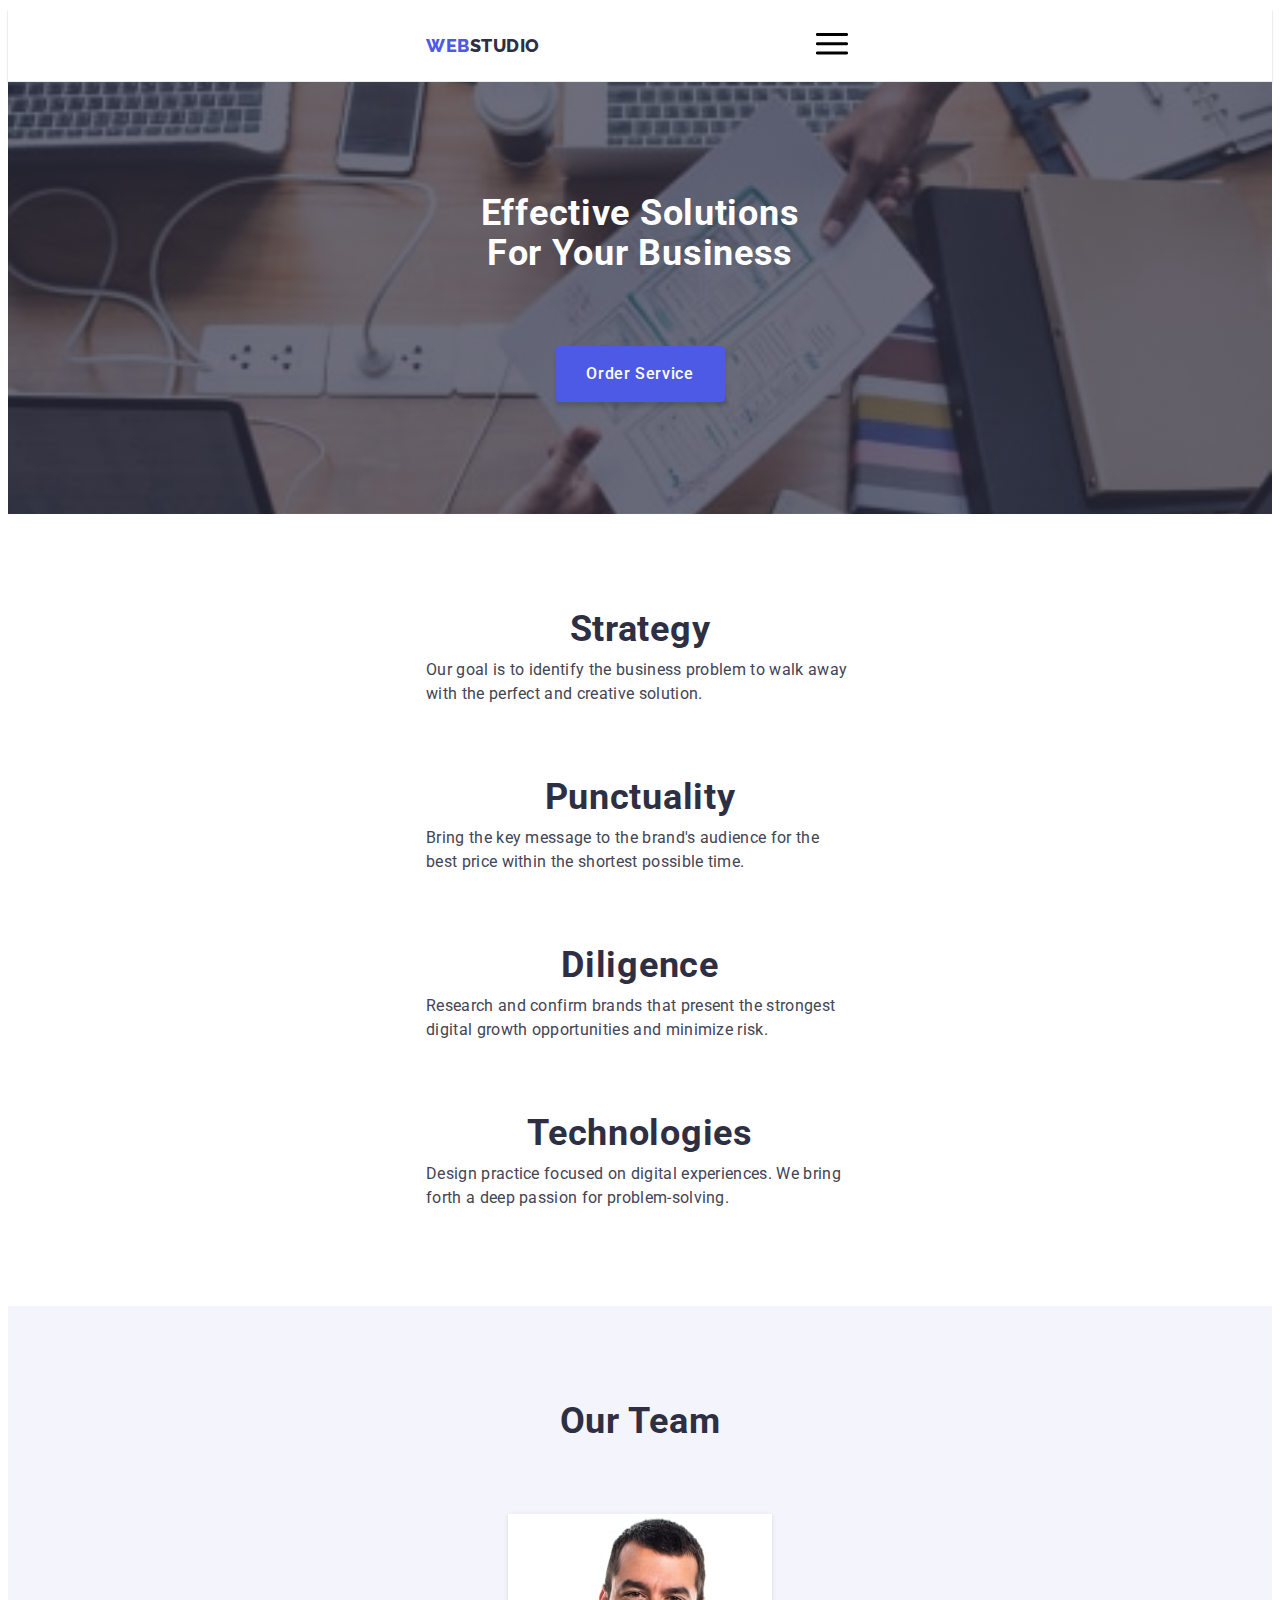
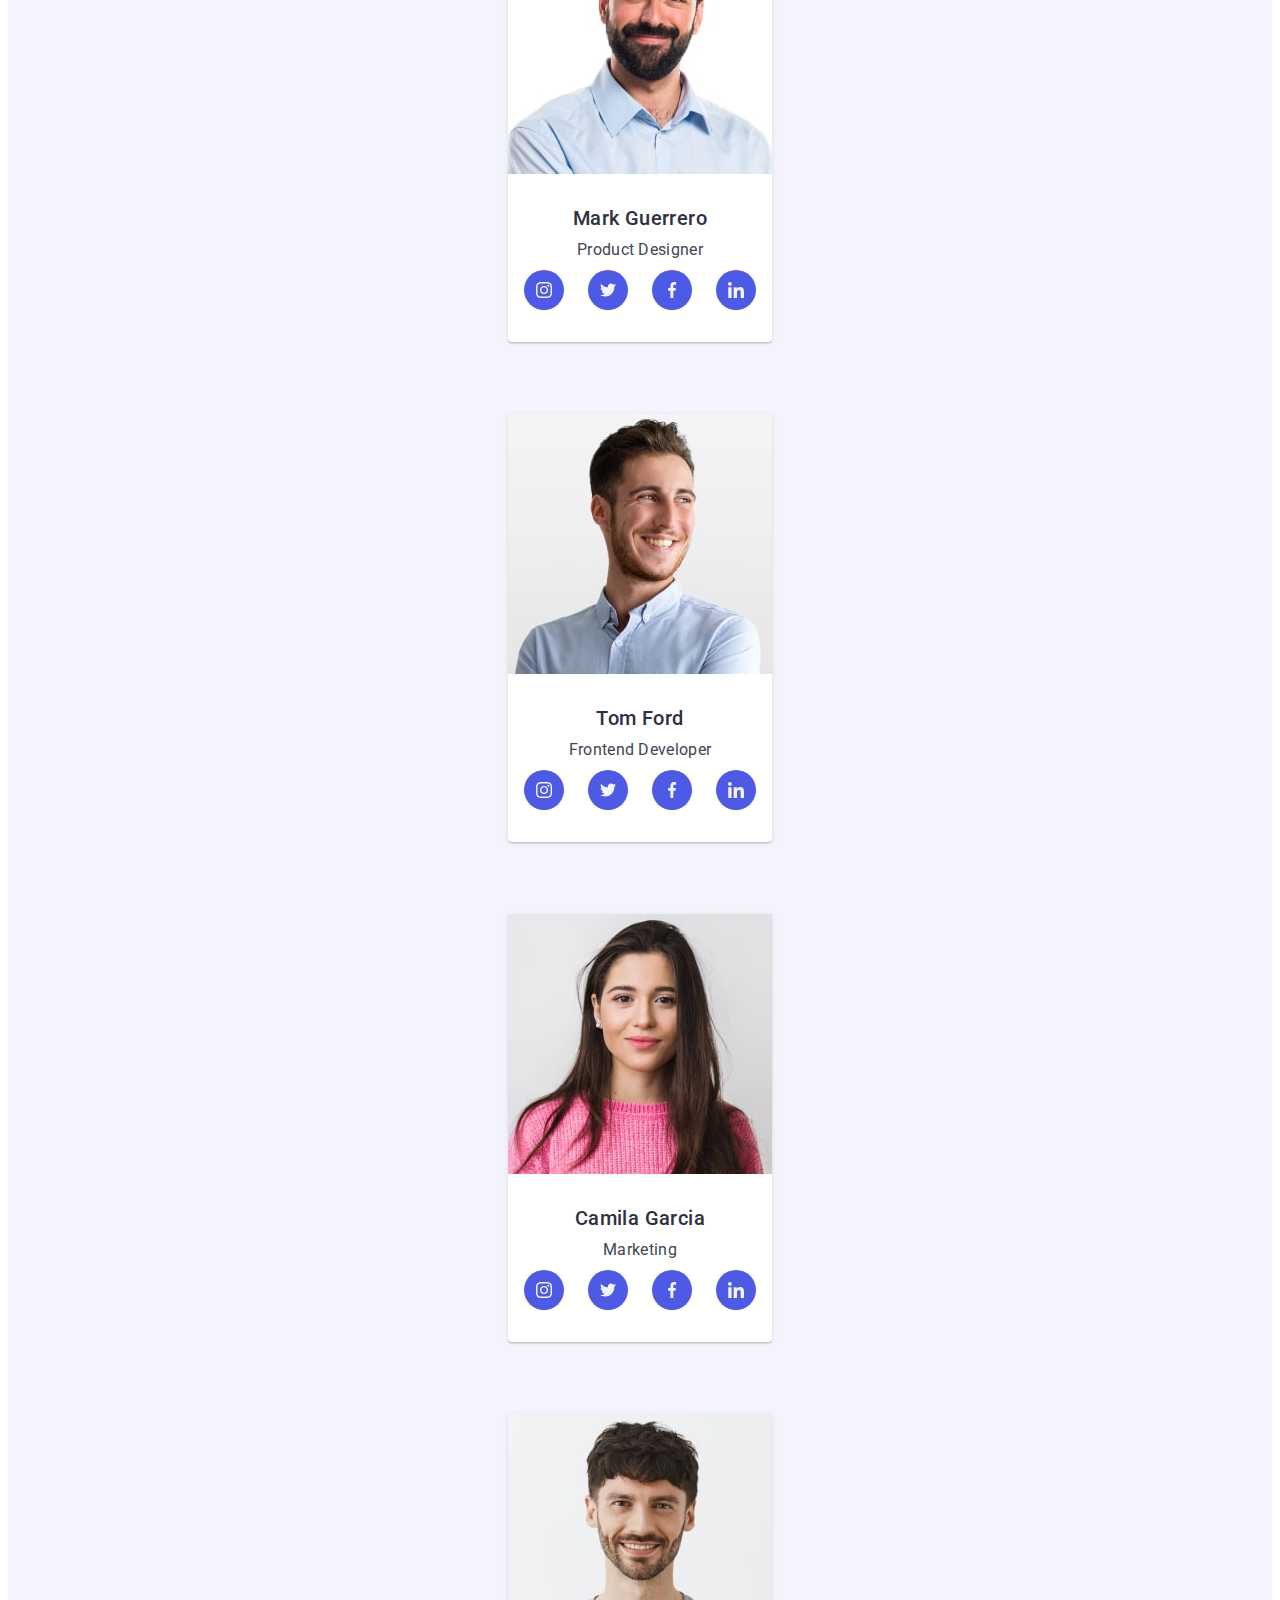
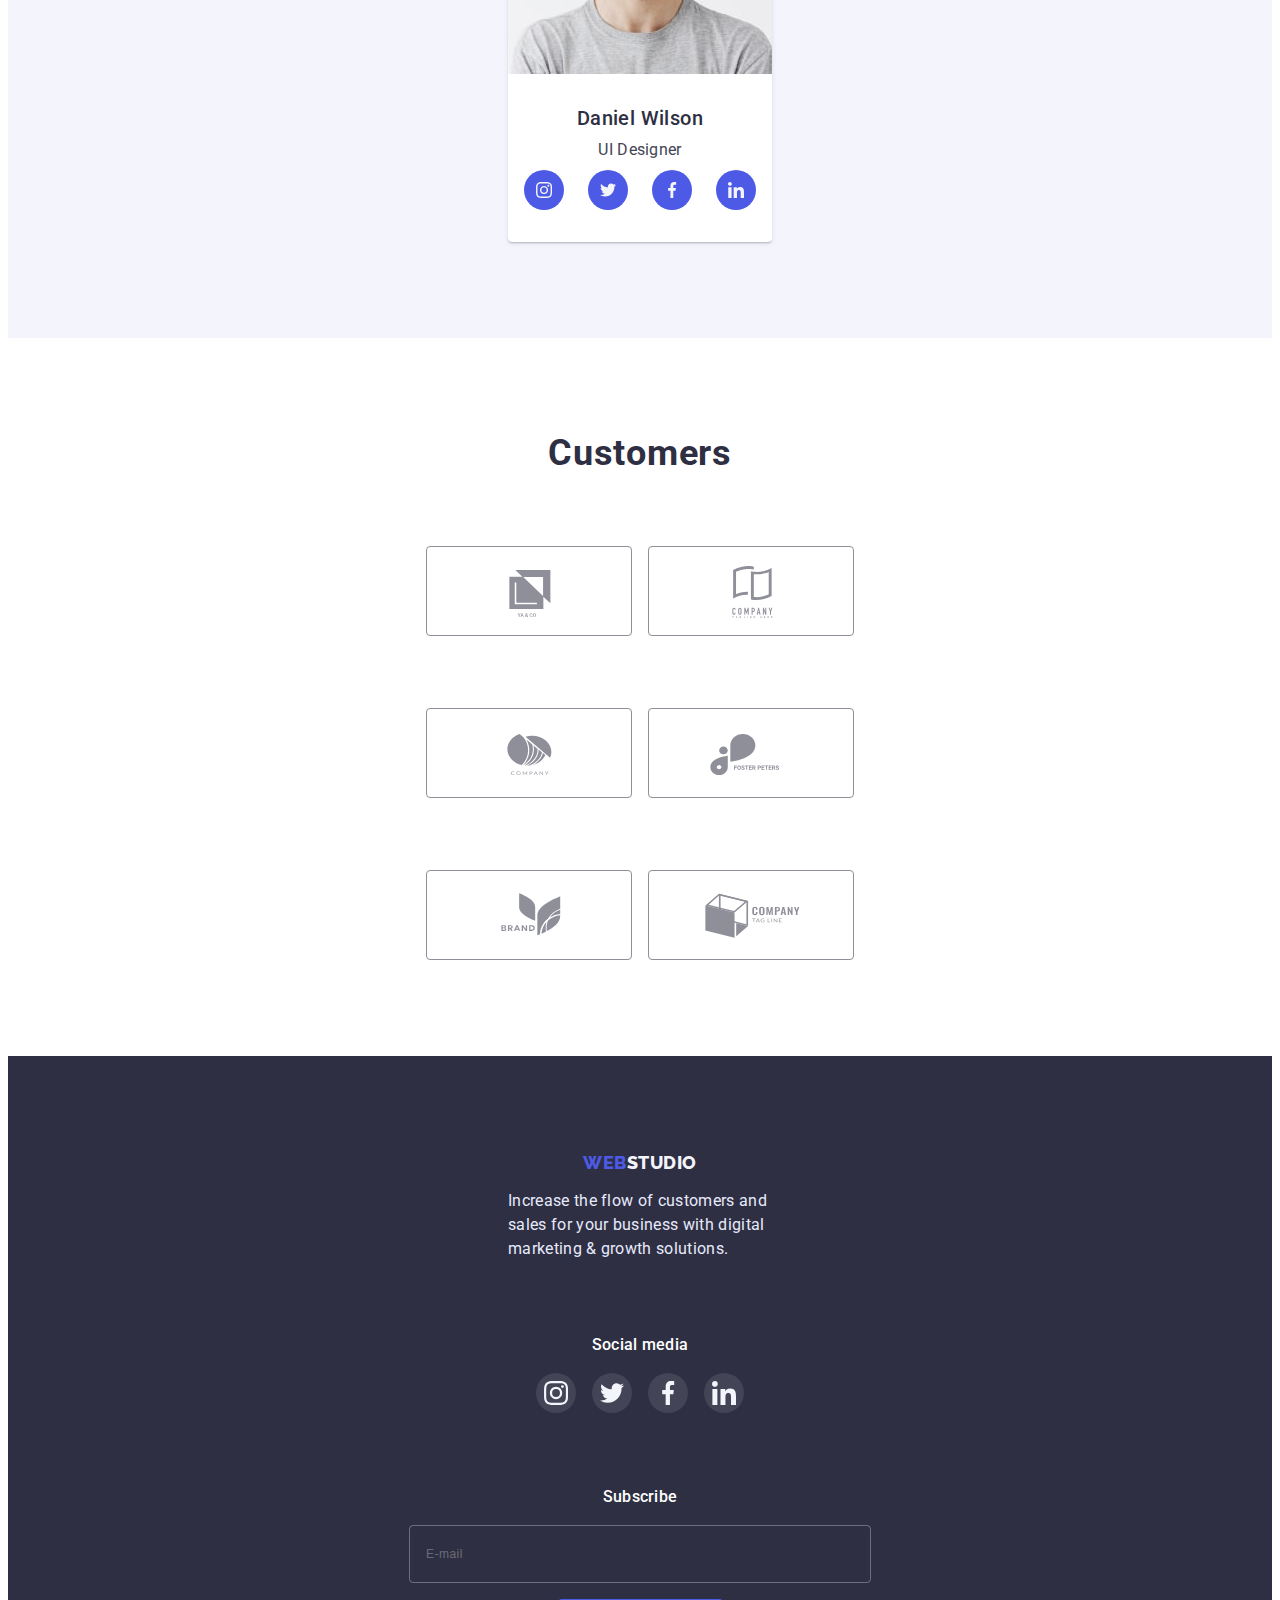
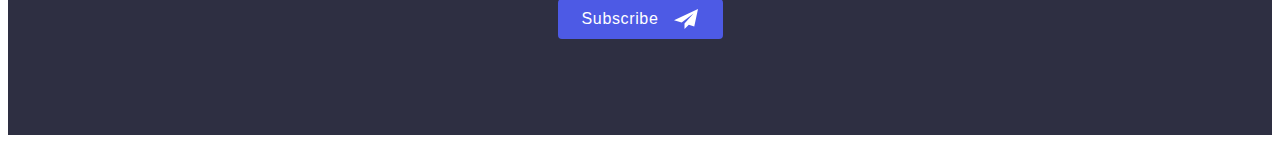
==== commit 5613d7d8: "create mobile page" ====
--- a/index.html
+++ b/index.html
@@ -1,39 +1,41 @@
 <!DOCTYPE html>
 <html lang="en">
-  <head>
-    <meta charset="UTF-8" />
-    <meta http-equiv="X-UA-Compatible" content="IE=edge" />
-    <meta name="viewport" content="width=device-width, initial-scale=1.0" />
-    <title>Webstudio</title>
-    <link rel="preconnect" href="https://fonts.googleapis.com" />
-    <link rel="preconnect" href="https://fonts.gstatic.com" crossorigin />
-    <link
-      href="https://fonts.googleapis.com/css2?family=Raleway:wght@900&family=Roboto:wght@400;500;700&display=swap"
-      rel="stylesheet"
-    />
-    <link
-      rel="stylesheet"
-      href="https://cdnjs.cloudflare.com/ajax/libs/modern-normalize/1.1.0/modern-normalize.min.css"
-      integrity="sha512-wpPYUAdjBVSE4KJnH1VR1HeZfpl1ub8YT/NKx4PuQ5NmX2tKuGu6U/JRp5y+Y8XG2tV+wKQpNHVUX03MfMFn9Q=="
-      crossorigin="anonymous"
-      referrerpolicy="no-referrer"
-    />
-    <!-- <link rel="stylesheet" href="./css/styles.css" /> -->
-    <link rel="stylesheet" href="./css/mobile-style.css">
-  </head>
-
-  <body>
-    <header>
-      <div class="nav-container container">
+
+<head>
+  <meta charset="UTF-8" />
+  <meta http-equiv="X-UA-Compatible" content="IE=edge" />
+  <meta name="viewport" content="width=device-width, initial-scale=1.0" />
+  <title>Webstudio</title>
+  <link rel="preconnect" href="https://fonts.googleapis.com" />
+  <link rel="preconnect" href="https://fonts.gstatic.com" crossorigin />
+  <link href="https://fonts.googleapis.com/css2?family=Raleway:wght@900&family=Roboto:wght@400;500;700&display=swap"
+    rel="stylesheet" />
+  <link rel="stylesheet" href="https://cdnjs.cloudflare.com/ajax/libs/modern-normalize/1.1.0/modern-normalize.min.css"
+    integrity="sha512-wpPYUAdjBVSE4KJnH1VR1HeZfpl1ub8YT/NKx4PuQ5NmX2tKuGu6U/JRp5y+Y8XG2tV+wKQpNHVUX03MfMFn9Q=="
+    crossorigin="anonymous" referrerpolicy="no-referrer" />
+  <!-- <link rel="stylesheet" href="./css/styles.css" /> -->
+  <link rel="stylesheet" href="./css/mobile-style.css" />
+</head>
+
+<body>
+  <header>
+    <div class="nav-container container">
+      <a class="logo link" href="./index.html">Web<span class="logo-studio">Studio</span></a>
+      <button class="nav-menu-btn btn js-open-menu">
+        <svg class="hamburger-icon" width="32" height="22">
+          <use href="./images/icons.svg#hamburger"></use>
+        </svg>
+      </button>
+      <div class="nav-menu-container js-menu-container">
+        <button type="button" class="modal-close-btn btn js-close-menu">
+          <svg class="close-icon">
+            <use href="./images/icons.svg#close"></use>
+          </svg>
+        </button>
         <nav class="nav">
-          <a class="logo link" href="./index.html"
-            >Web<span class="logo-studio">Studio</span></a
-          >
           <ul class="nav-list list">
             <li class="nav-item item">
-              <a class="nav-link active-nav-link link" href="./index.html"
-                >Studio</a
-              >
+              <a class="nav-link active-nav-link link" href="./index.html">Studio</a>
             </li>
             <li class="nav-item item">
               <a class="nav-link link" href="./portfolio.html">Portfolio</a>
@@ -46,446 +48,439 @@
         <address class="address">
           <ul class="address-list list">
             <li class="address-item item">
-              <a class="address-link link" href="mailto:info@devstudio.com"
-                >info@devstudio.com</a
-              >
+              <a class="address-link link" href="mailto:info@devstudio.com">info@devstudio.com</a>
             </li>
             <li class="address-item item">
-              <a class="address-link link" href="tel:+110001111111"
-                >+11 (000) 111-11-11</a
-              >
+              <a class="address-link telephone link" href="tel:+110001111111">+11 (000) 111-11-11</a>
             </li>
           </ul>
-        </address>
-      </div>
-    </header>
-    <main>
-      <section class="hero section">
-        <div class="hero-container container">
-          <h1 class="hero-heading">Effective Solutions for Your Business</h1>
-          <button class="hero-btn btn" data-modal-open type="button">
-            Order Service
-          </button>
-        </div>
-      </section>
-      <section class="features section">
-        <div class="features-container container">
-          <h2 class="features-heading title visually-hidden">About us</h2>
-          <ul class="features-list list">
-            <li class="features-item item">
-              <div class="features-icon-container">
-                <svg class="antena-icon" width="64" height="64">
-                  <use href="./images/icons.svg#antenna"></use>
-                </svg>
-              </div>
-              <h3 class="features-name">Strategy</h3>
-              <p class="features-description">
-                Our goal is to identify the business problem to walk away with
-                the perfect and creative solution.
-              </p>
-            </li>
-            <li class="features-item item">
-              <div class="features-icon-container">
-                <svg class="antena-icon" width="64" height="64">
-                  <use href="./images/icons.svg#clock"></use>
-                </svg>
-              </div>
-              <h3 class="features-name">Punctuality</h3>
-              <p class="features-description">
-                Bring the key message to the brand's audience for the best price
-                within the shortest possible time.
-              </p>
-            </li>
-            <li class="features-item item">
-              <div class="features-icon-container">
-                <svg class="antena-icon" width="64" height="64">
-                  <use href="./images/icons.svg#diagram"></use>
-                </svg>
-              </div>
-              <h3 class="features-name">Diligence</h3>
-              <p class="features-description">
-                Research and confirm brands that present the strongest digital
-                growth opportunities and minimize risk.
-              </p>
-            </li>
-            <li class="features-item item">
-              <div class="features-icon-container">
-                <svg class="antena-icon" width="64" height="64">
-                  <use href="./images/icons.svg#astronaut"></use>
-                </svg>
-              </div>
-              <h3 class="features-name">Technologies</h3>
-              <p class="features-description">
-                Design practice focused on digital experiences. We bring forth a
-                deep passion for problem-solving.
-              </p>
-            </li>
-          </ul>
-        </div>
-      </section>
-      <section class="whatwedo section">
-        <div class="whatwedo-container container">
-          <h2 class="whatwedo-heading title">What are we doing</h2>
-          <ul class="whatwedo-list list">
-            <li class="whatwedo-item">
-              <img src="./images/img1.jpg" alt="computer" width="360" />
-            </li>
-            <li class="whatwedo-item">
-              <img src="./images/img2.jpg" alt="mobile phone" width="360" />
-            </li>
-            <li class="whatwedo-item">
-              <img
-                src="./images/img3.jpg"
-                alt="mobile phone and computer"
-                width="360"
-              />
-            </li>
-          </ul>
-        </div>
-      </section>
-      <section class="team section">
-        <div class="team-container container">
-          <h2 class="team-heading title">Our Team</h2>
-          <ul class="team-list list">
-            <li class="team-item item">
-              <img src="./images/photo1.jpg" alt="photo" width="264" />
-              <div class="team-item-container">
-                <h3 class="team-name">Mark Guerrero</h3>
-                <p class="team-description">Product Designer</p>
-                <ul class="team-icon-list list">
-                  <li class="team-icon-item item">
-                    <a href="" class="team-icon-link">
-                      <svg class="team-icon" width="16" height="16">
-                        <use href="./images/icons.svg#instagram"></use>
-                      </svg>
-                    </a>
-                  </li>
-                  <li class="team-icon-item item">
-                    <a href="" class="team-icon-link">
-                      <svg class="team-icon" width="16" height="16">
-                        <use href="./images/icons.svg#twitter"></use>
-                      </svg>
-                    </a>
-                  </li>
-                  <li class="team-icon-item item">
-                    <a href="" class="team-icon-link">
-                      <svg class="team-icon" width="16" height="16">
-                        <use href="./images/icons.svg#facebook"></use>
-                      </svg>
-                    </a>
-                  </li>
-                  <li class="team-icon-item item">
-                    <a href="" class="team-icon-link">
-                      <svg class="team-icon" width="16" height="16">
-                        <use href="./images/icons.svg#linkedin"></use>
-                      </svg>
-                    </a>
-                  </li>
-                </ul>
-              </div>
-            </li>
-            <li class="team-item item">
-              <img src="./images/photo2.jpg" alt="photo" width="264" />
-              <div class="team-item-container">
-                <h3 class="team-name">Tom Ford</h3>
-                <p class="team-description">Frontend Developer</p>
-                <ul class="team-icon-list list">
-                  <li class="team-icon-item item">
-                    <a href="" class="team-icon-link">
-                      <svg class="team-icon" width="16" height="16">
-                        <use href="./images/icons.svg#instagram"></use>
-                      </svg>
-                    </a>
-                  </li>
-                  <li class="team-icon-item item">
-                    <a href="" class="team-icon-link">
-                      <svg class="team-icon" width="16" height="16">
-                        <use href="./images/icons.svg#twitter"></use>
-                      </svg>
-                    </a>
-                  </li>
-                  <li class="team-icon-item item">
-                    <a href="" class="team-icon-link">
-                      <svg class="team-icon" width="16" height="16">
-                        <use href="./images/icons.svg#facebook"></use>
-                      </svg>
-                    </a>
-                  </li>
-                  <li class="team-icon-item item">
-                    <a href="" class="team-icon-link">
-                      <svg class="team-icon" width="16" height="16">
-                        <use href="./images/icons.svg#linkedin"></use>
-                      </svg>
-                    </a>
-                  </li>
-                </ul>
-              </div>
-            </li>
-            <li class="team-item item">
-              <img src="./images/photo3.jpg" alt="photo" width="264" />
-              <div class="team-item-container">
-                <h3 class="team-name">Camila Garcia</h3>
-                <p class="team-description">Marketing</p>
-                <ul class="team-icon-list list">
-                  <li class="team-icon-item item">
-                    <a href="" class="team-icon-link">
-                      <svg class="team-icon" width="16" height="16">
-                        <use href="./images/icons.svg#instagram"></use>
-                      </svg>
-                    </a>
-                  </li>
-                  <li class="team-icon-item item">
-                    <a href="" class="team-icon-link">
-                      <svg class="team-icon" width="16" height="16">
-                        <use href="./images/icons.svg#twitter"></use>
-                      </svg>
-                    </a>
-                  </li>
-                  <li class="team-icon-item item">
-                    <a href="" class="team-icon-link">
-                      <svg class="team-icon" width="16" height="16">
-                        <use href="./images/icons.svg#facebook"></use>
-                      </svg>
-                    </a>
-                  </li>
-                  <li class="team-icon-item item">
-                    <a href="" class="team-icon-link">
-                      <svg class="team-icon" width="16" height="16">
-                        <use href="./images/icons.svg#linkedin"></use>
-                      </svg>
-                    </a>
-                  </li>
-                </ul>
-              </div>
-            </li>
-            <li class="team-item item">
-              <img src="./images/photo4.jpg" alt="photo" width="264" />
-              <div class="team-item-container">
-                <h3 class="team-name">Daniel Wilson</h3>
-                <p class="team-description">UI Designer</p>
-                <ul class="team-icon-list list">
-                  <li class="team-icon-item item">
-                    <a href="" class="team-icon-link">
-                      <svg class="team-icon" width="16" height="16">
-                        <use href="./images/icons.svg#instagram"></use>
-                      </svg>
-                    </a>
-                  </li>
-                  <li class="team-icon-item item">
-                    <a href="" class="team-icon-link">
-                      <svg class="team-icon" width="16" height="16">
-                        <use href="./images/icons.svg#twitter"></use>
-                      </svg>
-                    </a>
-                  </li>
-                  <li class="team-icon-item item">
-                    <a href="" class="team-icon-link">
-                      <svg class="team-icon" width="16" height="16">
-                        <use href="./images/icons.svg#facebook"></use>
-                      </svg>
-                    </a>
-                  </li>
-                  <li class="team-icon-item item">
-                    <a href="" class="team-icon-link">
-                      <svg class="team-icon" width="16" height="16">
-                        <use href="./images/icons.svg#linkedin"></use>
-                      </svg>
-                    </a>
-                  </li>
-                </ul>
-              </div>
-            </li>
-          </ul>
-        </div>
-      </section>
-      <section class="customers section">
-        <h2 class="customers-heading title">Customers</h2>
-        <ul class="customers-icon-list list">
-          <li class="customers-icon-item item">
-            <a href="" class="customers-icon-link">
-              <svg class="customers-icon" width="104" height="56">
-                <use href="./images/icons.svg#Logo"></use>
-              </svg>
-            </a>
-          </li>
-          <li class="customers-icon-item item">
-            <a href="" class="customers-icon-link">
-              <svg class="customers-icon" width="104" height="56">
-                <use href="./images/icons.svg#Logo-1"></use>
-              </svg>
-            </a>
-          </li>
-          <li class="customers-icon-item item">
-            <a href="" class="customers-icon-link">
-              <svg class="customers-icon" width="104" height="56">
-                <use href="./images/icons.svg#Logo-2"></use>
-              </svg>
-            </a>
-          </li>
-          <li class="customers-icon-item item">
-            <a href="" class="customers-icon-link">
-              <svg class="customers-icon" width="104" height="56">
-                <use href="./images/icons.svg#Logo-3"></use>
-              </svg>
-            </a>
-          </li>
-          <li class="customers-icon-item item">
-            <a href="" class="customers-icon-link">
-              <svg class="customers-icon" width="104" height="56">
-                <use href="./images/icons.svg#Logo-4"></use>
-              </svg>
-            </a>
-          </li>
-          <li class="customers-icon-item item">
-            <a href="" class="customers-icon-link">
-              <svg class="customers-icon" width="104" height="56">
-                <use href="./images/icons.svg#Logo-5"></use>
-              </svg>
-            </a>
-          </li>
-        </ul>
-      </section>
-    </main>
-    <footer class="footer section">
-      <div class="footer-container container">
-        <div class="footer-desc">
-          <a class="logo link" href="./index.html"
-            >Web<span class="logo-studio-bottom">Studio</span></a
-          >
-          <p class="footer-descripton">
-            Increase the flow of customers and sales for your business with
-            digital marketing & growth solutions.
-          </p>
-        </div>
-        <div class="socialmedia-container">
-          <p class="socialmedia-heading">Social media</p>
-          <ul class="socialmedia-list list">
-            <li class="socialmedia-icon-item item">
-              <a href="" class="socialmedia-icon-link">
-                <svg class="socialmedia-icon" width="24" height="24">
+          <ul class="socialmedia-address-list list">
+            <li class="socialmedia-address-item">
+              <a href="" class="socialmedia-address-link">
+                <svg class="socialmedia-address-ico" width="24" height="24">
                   <use href="./images/icons.svg#instagram"></use>
                 </svg>
               </a>
             </li>
-            <li class="socialmedia-icon-item item">
-              <a href="" class="socialmedia-icon-link">
-                <svg class="socialmedia-icon" width="24" height="24">
-                  <use href="./images/icons.svg#twitter"></use>
-                </svg>
-              </a>
-            </li>
-            <li class="socialmedia-icon-item item">
-              <a href="" class="socialmedia-icon-link">
-                <svg class="socialmedia-icon" width="24" height="24">
-                  <use href="./images/icons.svg#facebook"></use>
-                </svg>
-              </a>
-            </li>
-            <li class="socialmedia-icon-item item">
-              <a href="" class="socialmedia-icon-link">
-                <svg class="socialmedia-icon" width="24" height="24">
-                  <use href="./images/icons.svg#linkedin"></use>
-                </svg>
-              </a>
+            <li class="socialmedia-address-item">
+              <a href="" class="socialmedia-address-link"><svg width="24" height="24">
+                  <use class="socialmedia-address-icon" href="./images/icons.svg#twitter"></use>
+                </svg></a>
+            </li>
+            <li class="socialmedia-address-item">
+              <a href="" class="socialmedia-address-link"><svg width="24" height="24">
+                  <use class="socialmedia-address-icon" href="./images/icons.svg#facebook"></use>
+                </svg></a>
+            </li>
+            <li class="socialmedia-address-item">
+              <a href="" class="socialmedia-address-link"><svg width="24" height="24">
+                  <use class="socialmedia-address-icon" href="./images/icons.svg#linkedin"></use>
+                </svg></a>
             </li>
           </ul>
-        </div>
-        <div class="subscribe-container">
-          <p class="subscribe-heading">Subscribe</p>
-          <form class="subscribe-form">
-            <label class="visually-hidden" for="email"> </label>
-              <input
-                class="subscribe-input"
-                type="email"
-                id="email"
-                name="email"
-                placeholder="E-mail"
-              />
-           
-            <button type="submit" class="subscribe-btn btn">
-              Subscribe
-              <svg width="24" height="24">
-                <use href="./images/icons.svg#subscribe"></use>
-              </svg>
-            </button>
-          </form>
-        </div>
-      </div>
-    </footer>
-    <div class="backdrop is-hidden" data-modal>
-      <div class="modal">
-        <button type="button" class="modal-close-btn btn" data-modal-close>
-          <svg class="close-icon">
-            <use href="./images/icons.svg#close"></use>
-          </svg>
+        </address>
+      </div>
+    </div>
+  </header>
+  <main>
+    <section class="hero section">
+      <div class="hero-container container">
+        <h1 class="hero-heading">Effective Solutions for Your Business</h1>
+        <button class="hero-btn btn" data-modal-open type="button">
+          Order Service
         </button>
-        <div class="modal-container">
-          <p class="modal-heading">
-            Leave your contacts and we will call you back
-          </p>
-          <form class="modal-form">
-            <label for="name"
-              ><span>Name</span>
-              <div class="input-container">
-                <input class="input-name" type="text" name="name" id="name" />
-                <svg class="label-icon" width="18" height="24">
-                  <use href="./images/icons.svg#person"></use>
-                </svg>
-              </div>
-            </label>
-
-            <label for="phone"
-              ><span>Phone</span>
-              <div class="input-container">
-                <input type="tel" id="phone" name="phone" />
-                <svg class="label-icon" width="18" height="24">
-                  <use href="./images/icons.svg#phone"></use>
-                </svg>
-              </div>
-            </label>
-
-            <label for="e-mail"
-              ><span>Email</span>
-              <div class="input-container">
-                <input type="email" name="email" id="e-mail" />
-                <svg class="label-icon" width="18" height="24">
-                  <use href="./images/icons.svg#email"></use>
-                </svg>
-              </div>
-            </label>
-
-            <label for="comment"><span>Comment</span></label>
-            <textarea
-              name="comment"
-              id="comment"
-              class="textarea"
-              placeholder="Text input"
-            ></textarea>
-
-            <label class="check-text" for="check">
-              <input
-                class="checkbox visually-hidden"
-                type="checkbox"
-                name="accept"
-                value="true"
-                id="check"
-              />
-              <span class="checkbox-span">
-                <svg class="chek-icon" width="10" height="8">
-                  <use href="./images/icons.svg#check-box"></use>
-                </svg> </span
-              >I accept the terms and conditions of the&nbsp<a
-                class="privacy-policy"
-                href=""
-                >Privacy Policy</a
-              >
-            </label>
-
-            <button type="submit" class="send-btn btn">Send</button>
-          </form>
-        </div>
+      </div>
+    </section>
+    <section class="features section">
+      <div class="features-container container">
+        <h2 class="features-heading title visually-hidden">About us</h2>
+        <ul class="features-list list">
+          <li class="features-item item">
+            <div class="features-icon-container">
+              <svg class="antena-icon" width="64" height="64">
+                <use href="./images/icons.svg#antenna"></use>
+              </svg>
+            </div>
+            <h3 class="features-name">Strategy</h3>
+            <p class="features-description">
+              Our goal is to identify the business problem to walk away with
+              the perfect and creative solution.
+            </p>
+          </li>
+          <li class="features-item item">
+            <div class="features-icon-container">
+              <svg class="antena-icon" width="64" height="64">
+                <use href="./images/icons.svg#clock"></use>
+              </svg>
+            </div>
+            <h3 class="features-name">Punctuality</h3>
+            <p class="features-description">
+              Bring the key message to the brand's audience for the best price
+              within the shortest possible time.
+            </p>
+          </li>
+          <li class="features-item item">
+            <div class="features-icon-container">
+              <svg class="antena-icon" width="64" height="64">
+                <use href="./images/icons.svg#diagram"></use>
+              </svg>
+            </div>
+            <h3 class="features-name">Diligence</h3>
+            <p class="features-description">
+              Research and confirm brands that present the strongest digital
+              growth opportunities and minimize risk.
+            </p>
+          </li>
+          <li class="features-item item">
+            <div class="features-icon-container">
+              <svg class="antena-icon" width="64" height="64">
+                <use href="./images/icons.svg#astronaut"></use>
+              </svg>
+            </div>
+            <h3 class="features-name">Technologies</h3>
+            <p class="features-description">
+              Design practice focused on digital experiences. We bring forth a
+              deep passion for problem-solving.
+            </p>
+          </li>
+        </ul>
+      </div>
+    </section>
+    <section class="whatwedo section">
+      <div class="whatwedo-container container">
+        <h2 class="whatwedo-heading title">What are we doing</h2>
+        <ul class="whatwedo-list list">
+          <li class="whatwedo-item">
+            <img src="./images/img1.jpg" alt="computer" width="360" />
+          </li>
+          <li class="whatwedo-item">
+            <img src="./images/img2.jpg" alt="mobile phone" width="360" />
+          </li>
+          <li class="whatwedo-item">
+            <img src="./images/img3.jpg" alt="mobile phone and computer" width="360" />
+          </li>
+        </ul>
+      </div>
+    </section>
+    <section class="team section">
+      <div class="team-container container">
+        <h2 class="team-heading title">Our Team</h2>
+        <ul class="team-list list">
+          <li class="team-item item">
+            <img src="./images/photo1.jpg" alt="photo" width="264" />
+            <div class="team-item-container">
+              <h3 class="team-name">Mark Guerrero</h3>
+              <p class="team-description">Product Designer</p>
+              <ul class="team-icon-list list">
+                <li class="team-icon-item item">
+                  <a href="" class="team-icon-link">
+                    <svg class="team-icon" width="16" height="16">
+                      <use href="./images/icons.svg#instagram"></use>
+                    </svg>
+                  </a>
+                </li>
+                <li class="team-icon-item item">
+                  <a href="" class="team-icon-link">
+                    <svg class="team-icon" width="16" height="16">
+                      <use href="./images/icons.svg#twitter"></use>
+                    </svg>
+                  </a>
+                </li>
+                <li class="team-icon-item item">
+                  <a href="" class="team-icon-link">
+                    <svg class="team-icon" width="16" height="16">
+                      <use href="./images/icons.svg#facebook"></use>
+                    </svg>
+                  </a>
+                </li>
+                <li class="team-icon-item item">
+                  <a href="" class="team-icon-link">
+                    <svg class="team-icon" width="16" height="16">
+                      <use href="./images/icons.svg#linkedin"></use>
+                    </svg>
+                  </a>
+                </li>
+              </ul>
+            </div>
+          </li>
+          <li class="team-item item">
+            <img src="./images/photo2.jpg" alt="photo" width="264" />
+            <div class="team-item-container">
+              <h3 class="team-name">Tom Ford</h3>
+              <p class="team-description">Frontend Developer</p>
+              <ul class="team-icon-list list">
+                <li class="team-icon-item item">
+                  <a href="" class="team-icon-link">
+                    <svg class="team-icon" width="16" height="16">
+                      <use href="./images/icons.svg#instagram"></use>
+                    </svg>
+                  </a>
+                </li>
+                <li class="team-icon-item item">
+                  <a href="" class="team-icon-link">
+                    <svg class="team-icon" width="16" height="16">
+                      <use href="./images/icons.svg#twitter"></use>
+                    </svg>
+                  </a>
+                </li>
+                <li class="team-icon-item item">
+                  <a href="" class="team-icon-link">
+                    <svg class="team-icon" width="16" height="16">
+                      <use href="./images/icons.svg#facebook"></use>
+                    </svg>
+                  </a>
+                </li>
+                <li class="team-icon-item item">
+                  <a href="" class="team-icon-link">
+                    <svg class="team-icon" width="16" height="16">
+                      <use href="./images/icons.svg#linkedin"></use>
+                    </svg>
+                  </a>
+                </li>
+              </ul>
+            </div>
+          </li>
+          <li class="team-item item">
+            <img src="./images/photo3.jpg" alt="photo" width="264" />
+            <div class="team-item-container">
+              <h3 class="team-name">Camila Garcia</h3>
+              <p class="team-description">Marketing</p>
+              <ul class="team-icon-list list">
+                <li class="team-icon-item item">
+                  <a href="" class="team-icon-link">
+                    <svg class="team-icon" width="16" height="16">
+                      <use href="./images/icons.svg#instagram"></use>
+                    </svg>
+                  </a>
+                </li>
+                <li class="team-icon-item item">
+                  <a href="" class="team-icon-link">
+                    <svg class="team-icon" width="16" height="16">
+                      <use href="./images/icons.svg#twitter"></use>
+                    </svg>
+                  </a>
+                </li>
+                <li class="team-icon-item item">
+                  <a href="" class="team-icon-link">
+                    <svg class="team-icon" width="16" height="16">
+                      <use href="./images/icons.svg#facebook"></use>
+                    </svg>
+                  </a>
+                </li>
+                <li class="team-icon-item item">
+                  <a href="" class="team-icon-link">
+                    <svg class="team-icon" width="16" height="16">
+                      <use href="./images/icons.svg#linkedin"></use>
+                    </svg>
+                  </a>
+                </li>
+              </ul>
+            </div>
+          </li>
+          <li class="team-item item">
+            <img src="./images/photo4.jpg" alt="photo" width="264" />
+            <div class="team-item-container">
+              <h3 class="team-name">Daniel Wilson</h3>
+              <p class="team-description">UI Designer</p>
+              <ul class="team-icon-list list">
+                <li class="team-icon-item item">
+                  <a href="" class="team-icon-link">
+                    <svg class="team-icon" width="16" height="16">
+                      <use href="./images/icons.svg#instagram"></use>
+                    </svg>
+                  </a>
+                </li>
+                <li class="team-icon-item item">
+                  <a href="" class="team-icon-link">
+                    <svg class="team-icon" width="16" height="16">
+                      <use href="./images/icons.svg#twitter"></use>
+                    </svg>
+                  </a>
+                </li>
+                <li class="team-icon-item item">
+                  <a href="" class="team-icon-link">
+                    <svg class="team-icon" width="16" height="16">
+                      <use href="./images/icons.svg#facebook"></use>
+                    </svg>
+                  </a>
+                </li>
+                <li class="team-icon-item item">
+                  <a href="" class="team-icon-link">
+                    <svg class="team-icon" width="16" height="16">
+                      <use href="./images/icons.svg#linkedin"></use>
+                    </svg>
+                  </a>
+                </li>
+              </ul>
+            </div>
+          </li>
+        </ul>
+      </div>
+    </section>
+    <section class="customers section">
+      <h2 class="customers-heading title">Customers</h2>
+      <ul class="customers-icon-list list">
+        <li class="customers-icon-item item">
+          <a href="" class="customers-icon-link">
+            <svg class="customers-icon" width="104" height="56">
+              <use href="./images/icons.svg#Logo"></use>
+            </svg>
+          </a>
+        </li>
+        <li class="customers-icon-item item">
+          <a href="" class="customers-icon-link">
+            <svg class="customers-icon" width="104" height="56">
+              <use href="./images/icons.svg#Logo-1"></use>
+            </svg>
+          </a>
+        </li>
+        <li class="customers-icon-item item">
+          <a href="" class="customers-icon-link">
+            <svg class="customers-icon" width="104" height="56">
+              <use href="./images/icons.svg#Logo-2"></use>
+            </svg>
+          </a>
+        </li>
+        <li class="customers-icon-item item">
+          <a href="" class="customers-icon-link">
+            <svg class="customers-icon" width="104" height="56">
+              <use href="./images/icons.svg#Logo-3"></use>
+            </svg>
+          </a>
+        </li>
+        <li class="customers-icon-item item">
+          <a href="" class="customers-icon-link">
+            <svg class="customers-icon" width="104" height="56">
+              <use href="./images/icons.svg#Logo-4"></use>
+            </svg>
+          </a>
+        </li>
+        <li class="customers-icon-item item">
+          <a href="" class="customers-icon-link">
+            <svg class="customers-icon" width="104" height="56">
+              <use href="./images/icons.svg#Logo-5"></use>
+            </svg>
+          </a>
+        </li>
+      </ul>
+    </section>
+  </main>
+  <footer class="footer section">
+    <div class="footer-container container">
+      <div class="footer-desc">
+        <a class="logo link" href="./index.html">Web<span class="logo-studio-bottom">Studio</span></a>
+        <p class="footer-descripton">
+          Increase the flow of customers and sales for your business with
+          digital marketing & growth solutions.
+        </p>
+      </div>
+      <div class="socialmedia-container">
+        <p class="socialmedia-heading">Social media</p>
+        <ul class="socialmedia-list list">
+          <li class="socialmedia-icon-item item">
+            <a href="" class="socialmedia-icon-link">
+              <svg class="socialmedia-icon" width="24" height="24">
+                <use href="./images/icons.svg#instagram"></use>
+              </svg>
+            </a>
+          </li>
+          <li class="socialmedia-icon-item item">
+            <a href="" class="socialmedia-icon-link">
+              <svg class="socialmedia-icon" width="24" height="24">
+                <use href="./images/icons.svg#twitter"></use>
+              </svg>
+            </a>
+          </li>
+          <li class="socialmedia-icon-item item">
+            <a href="" class="socialmedia-icon-link">
+              <svg class="socialmedia-icon" width="24" height="24">
+                <use href="./images/icons.svg#facebook"></use>
+              </svg>
+            </a>
+          </li>
+          <li class="socialmedia-icon-item item">
+            <a href="" class="socialmedia-icon-link">
+              <svg class="socialmedia-icon" width="24" height="24">
+                <use href="./images/icons.svg#linkedin"></use>
+              </svg>
+            </a>
+          </li>
+        </ul>
+      </div>
+      <div class="subscribe-container">
+        <p class="subscribe-heading">Subscribe</p>
+        <form class="subscribe-form">
+          <label class="visually-hidden" for="email"> </label>
+          <input class="subscribe-input" type="email" id="email" name="email" placeholder="E-mail" />
+
+          <button type="submit" class="subscribe-btn btn">
+            Subscribe
+            <svg width="24" height="24">
+              <use href="./images/icons.svg#subscribe"></use>
+            </svg>
+          </button>
+        </form>
       </div>
     </div>
-    <script src="./js/modal.js"></script>
-  </body>
-</html>
+  </footer>
+  <div class="backdrop is-hidden" data-modal>
+    <div class="modal">
+      <button type="button" class="modal-close-btn btn" data-modal-close>
+        <svg class="close-icon">
+          <use href="./images/icons.svg#close"></use>
+        </svg>
+      </button>
+      <div class="modal-container">
+        <p class="modal-heading">
+          Leave your contacts and we will call you back
+        </p>
+        <form class="modal-form">
+          <label for="name"><span>Name</span>
+            <div class="input-container">
+              <input class="input-name" type="text" name="name" id="name" />
+              <svg class="label-icon" width="18" height="24">
+                <use href="./images/icons.svg#person"></use>
+              </svg>
+            </div>
+          </label>
+
+          <label for="phone"><span>Phone</span>
+            <div class="input-container">
+              <input type="tel" id="phone" name="phone" />
+              <svg class="label-icon" width="18" height="24">
+                <use href="./images/icons.svg#phone"></use>
+              </svg>
+            </div>
+          </label>
+
+          <label for="e-mail"><span>Email</span>
+            <div class="input-container">
+              <input type="email" name="email" id="e-mail" />
+              <svg class="label-icon" width="18" height="24">
+                <use href="./images/icons.svg#email"></use>
+              </svg>
+            </div>
+          </label>
+
+          <label for="comment"><span>Comment</span></label>
+          <textarea name="comment" id="comment" class="textarea" placeholder="Text input"></textarea>
+
+          <label class="check-text" for="check">
+            <input class="checkbox visually-hidden" type="checkbox" name="accept" value="true" id="check" />
+            <span class="checkbox-span">
+              <svg class="chek-icon" width="10" height="8">
+                <use href="./images/icons.svg#check-box"></use>
+              </svg> </span>I accept the terms and conditions of the&nbsp<a class="privacy-policy" href="">Privacy
+              Policy</a>
+          </label>
+
+          <button type="submit" class="send-btn btn">Send</button>
+        </form>
+      </div>
+    </div>
+  </div>
+  <script src="./js/modal.js"></script>
+  <script src="./js/mobile-menu.js"></script>
+</body>
+
+</html>--- a/css/mobile-style.css
+++ b/css/mobile-style.css
@@ -51,8 +51,9 @@
 }
 
 .container {
-    padding-left: 16px;
-    padding-right: 16px;
+    max-width: 428px;
+    padding-left: 15px;
+    padding-right: 15px;
     margin-left: auto;
     margin-right: auto;
 }
@@ -112,17 +113,46 @@
   padding-bottom: 22px;
 }
 
-.nav {
-    display: flex;
-    align-items: center;
+.nav-menu-btn {
+background-color: transparent;
+box-shadow: none;
+margin-left: auto;
+}
+
+.hamburger-icon {
+    stroke: black;
+}
+
+.nav-menu-container {
+    position: fixed;
+    background-color: var(--white-color);
+    width: 100%;
+    height: 100%;
+    top: 0;
+    left: 0;
+    padding: 80px 35px 40px 40px;
+    display: flex;
+        flex-direction: column;
+        justify-content: space-between;
+        overflow-y: scroll;
+    display: none;
+}
+
+.nav-item {
+    margin-bottom: 40px;
 }
 
 .nav-link {
+    font-weight: 700;
+        font-size: 36px;
+        line-height: 1.11;
+        letter-spacing: 0.02em;
+        text-transform: capitalize;
+    transition: color 250ms cubic-bezier(0.4, 0, 0.2, 1);
+}
+
+.nav-link:visited {
     color: var(--heading-color);
-    font-weight: 500;
-    display: block;
-    position: relative;
-    transition: color 250ms cubic-bezier(0.4, 0, 0.2, 1);
 }
 
 .nav-link:hover,
@@ -130,22 +160,35 @@
     color: var(--prassed-state-color);
 }
 
-.active-nav-link {
+.nav-link.active-nav-link {
     color: var(--prassed-state-color);
 }
 
-.address {
+.address-list {
+    display: flex;
+    flex-direction: column-reverse;
+    margin-bottom: 48px;
+gap: 40px;
+}
+
+.address-link {
     font-style: normal;
-}
-
-
-.address-link {
-    font-weight: 400;
-    font-size: 16px;
-    line-height: 1.5;
+font-weight: 500;
+    font-size: 20px;
+    line-height: 1.2;
     letter-spacing: 0.02em;
     color: var(--text-color);
-    transition: color 250ms cubic-bezier(0.4, 0, 0.2, 1);
+}
+
+.address-link.telephone {
+    font-style: normal;
+    font-weight: 700;
+    font-size: 36px;
+    line-height: 1.11;
+    letter-spacing: 0.02em;
+    text-transform: capitalize;
+    color: var(--primary-brand-color);
+    margin-bottom: 64px;
 }
 
 .address-link:hover,
@@ -153,22 +196,52 @@
     color: var(--prassed-state-color);
 }
 
+.socialmedia-address-list {
+    display: flex;
+    justify-content: space-between;
+    max-width: 328px;
+}
+
+.socialmedia-address-link {
+    display: flex;
+    align-items: center;
+    justify-content: center;
+    background-color: var(--prassed-state-color);
+    border-radius: 50%;
+    width: 40px;
+    height: 40px;
+}
+
+.is-open {
+    display: block;
+}
 /* ------------------- HERO */
 
 .hero {
     background-color: var(--heading-color);
 }
 
-.hero.section {
+.hero {
     padding-top: 112px;
     padding-bottom: 112px;
     background-image: linear-gradient(rgba(46, 47, 66, 0.7),
             rgba(46, 47, 66, 0.7)),
-        url(../images/bgimage.jpg);
+        url(../images/bgimage-mobile.jpg);
     background-repeat: no-repeat;
     background-position: center;
     width: 100%;
     background-size: cover;
+    margin-left: auto;
+    margin-right: auto;
+}
+
+@media (min-device-pixel-ratio: 2),
+(min-resolution: 192dpi),
+(min-resolution: 2dppx) {
+    .hero {
+        background-image: linear-gradient(rgba(46, 47, 66, 0.7),
+            rgba(46, 47, 66, 0.7)), url(../images/bgimage-mobile-2x.jpg);
+    }
 }
 
 .hero-container {
@@ -252,6 +325,7 @@
     gap: 72px;
     align-items: center;
 }
+
 .team-item {
     background: var(--white-color);
     box-shadow: 0px 1px 6px rgba(46, 47, 66, 0.08),
@@ -312,27 +386,30 @@
 
 .customers-icon-list {
     display: flex;
-    align-items: center;
-    justify-content: center;
     flex-wrap: wrap;
+    align-items: center;
+    justify-content: space-around;
     row-gap: 72px;
     column-gap: 16px;
+    max-width: 428px;
+    margin-right: auto;
     margin-left: auto;
-    margin-right: auto;
+    padding-right: 15px;
+    padding-left: 15px;
 }
 
 .customers-icon-item {
-    width: 190px;
+    width: calc((100% - 16px) / 2);
 }
 
 .customers-icon-link {
     display: flex;
     justify-content: center;
     align-items: center;
-    height: 88px;
     border: 1px solid #8e8f99;
     border-radius: 4px;
     color: #8e8f99;
+height: 88px; 
 }
 
 .customers-icon {
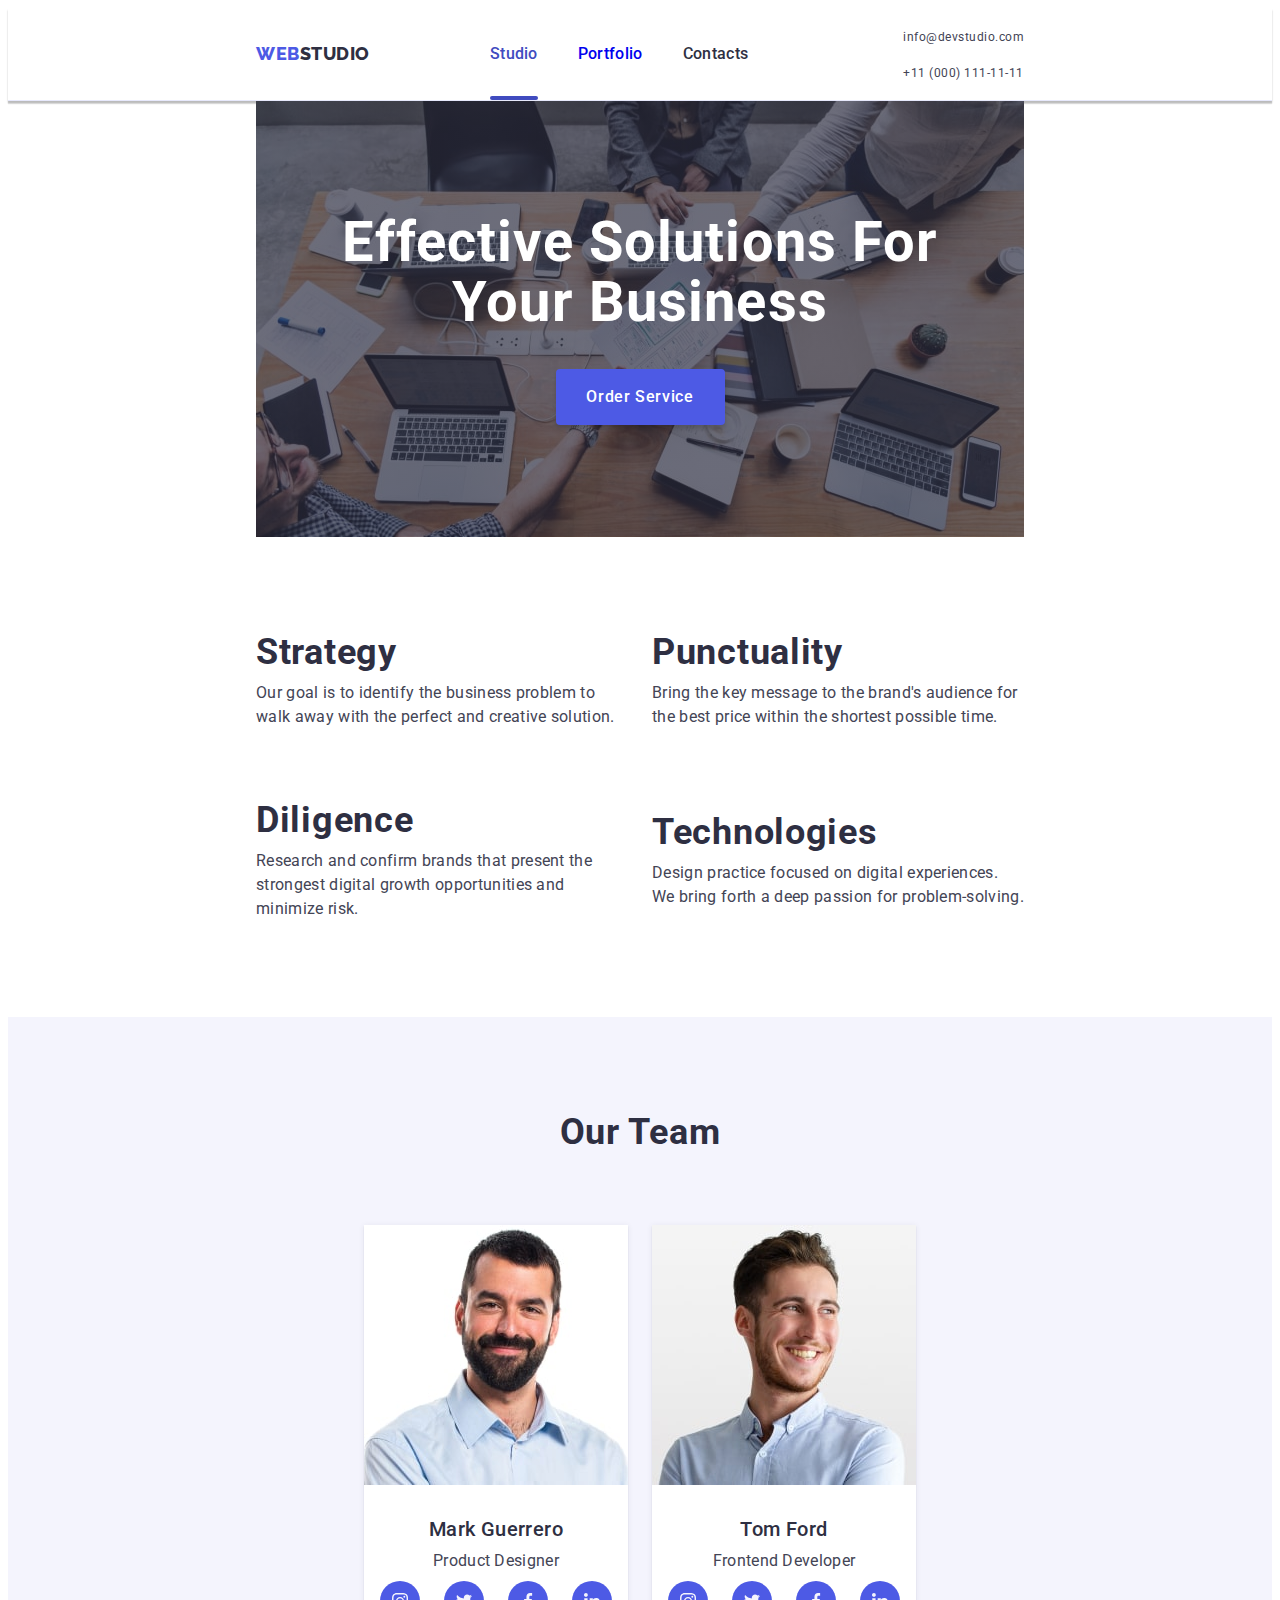
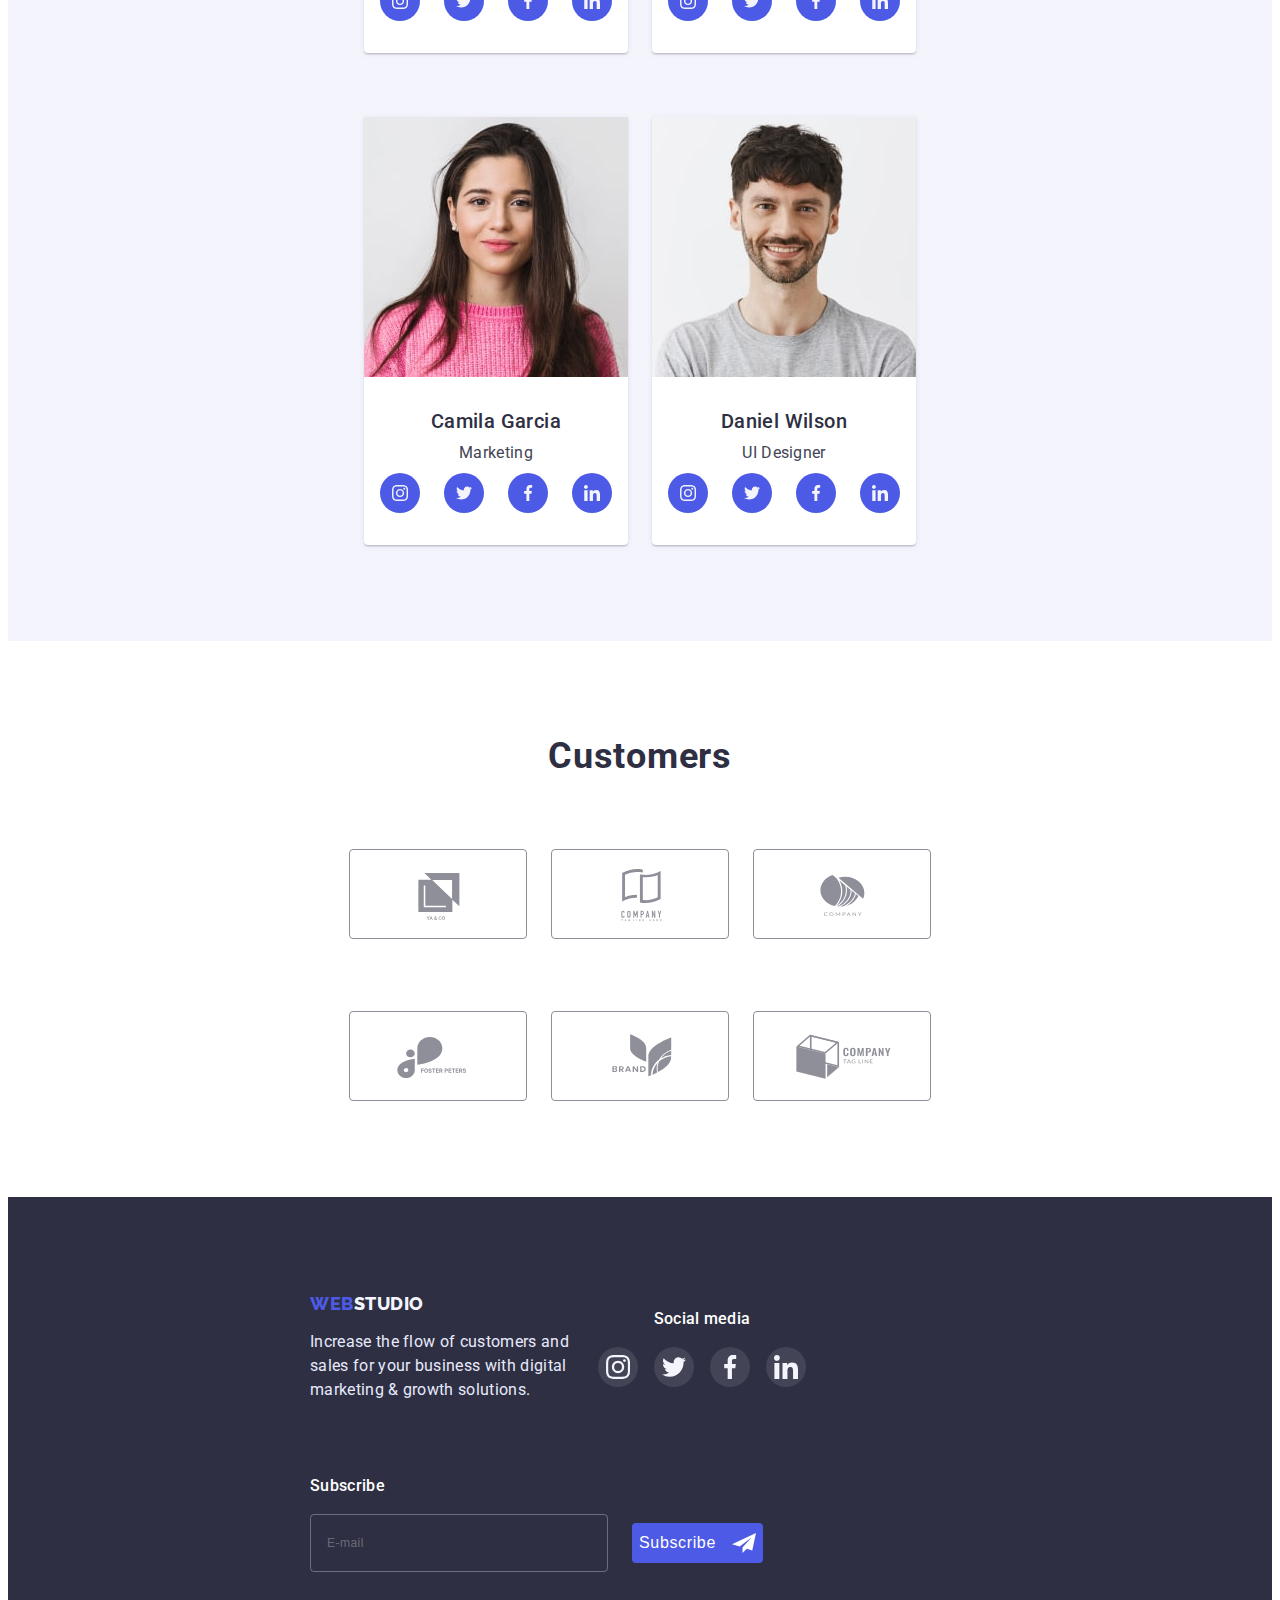
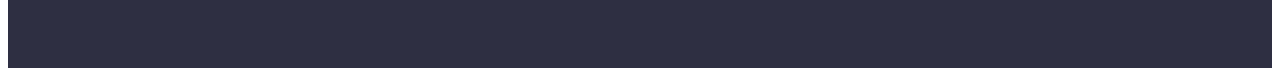
==== commit c1d4be1c: "create tab page" ====
--- a/index.html
+++ b/index.html
@@ -50,7 +50,7 @@
             <li class="address-item item">
               <a class="address-link link" href="mailto:info@devstudio.com">info@devstudio.com</a>
             </li>
-            <li class="address-item item">
+            <li class="address-item telephone-item item">
               <a class="address-link telephone link" href="tel:+110001111111">+11 (000) 111-11-11</a>
             </li>
           </ul>
@@ -151,13 +151,13 @@
         <h2 class="whatwedo-heading title">What are we doing</h2>
         <ul class="whatwedo-list list">
           <li class="whatwedo-item">
-            <img src="./images/img1.jpg" alt="computer" width="360" />
+            <img srcset="./images/img1-2x.jpg 2x" src="./images/img1.jpg" alt="computer" width="360" />
           </li>
           <li class="whatwedo-item">
-            <img src="./images/img2.jpg" alt="mobile phone" width="360" />
+            <img srcset="./images/img2-2x.jpg 2x" src="./images/img2.jpg" alt="mobile phone" width="360" />
           </li>
           <li class="whatwedo-item">
-            <img src="./images/img3.jpg" alt="mobile phone and computer" width="360" />
+            <img srcset="./images/img3-2x.jpg 2x" src="./images/img3.jpg" alt="mobile phone and computer" width="360" />
           </li>
         </ul>
       </div>
@@ -167,7 +167,7 @@
         <h2 class="team-heading title">Our Team</h2>
         <ul class="team-list list">
           <li class="team-item item">
-            <img src="./images/photo1.jpg" alt="photo" width="264" />
+              <img srcset="./images/photo1-2x.jpg 2x" src="./images/photo1.jpg" alt="photo" width="264" />
             <div class="team-item-container">
               <h3 class="team-name">Mark Guerrero</h3>
               <p class="team-description">Product Designer</p>
@@ -204,7 +204,7 @@
             </div>
           </li>
           <li class="team-item item">
-            <img src="./images/photo2.jpg" alt="photo" width="264" />
+            <img srcset="./images/photo2-2x.jpg 2x" src="./images/photo2.jpg" alt="photo" width="264" />
             <div class="team-item-container">
               <h3 class="team-name">Tom Ford</h3>
               <p class="team-description">Frontend Developer</p>
@@ -241,7 +241,7 @@
             </div>
           </li>
           <li class="team-item item">
-            <img src="./images/photo3.jpg" alt="photo" width="264" />
+            <img srcset="./images/photo3-2x.jpg 2x" src="./images/photo3.jpg" alt="photo" width="264" />
             <div class="team-item-container">
               <h3 class="team-name">Camila Garcia</h3>
               <p class="team-description">Marketing</p>
@@ -278,7 +278,7 @@
             </div>
           </li>
           <li class="team-item item">
-            <img src="./images/photo4.jpg" alt="photo" width="264" />
+            <img srcset="./images/photo4-2x.jpg 2x" src="./images/photo4.jpg" alt="photo" width="264" />
             <div class="team-item-container">
               <h3 class="team-name">Daniel Wilson</h3>
               <p class="team-description">UI Designer</p>
@@ -426,7 +426,7 @@
   <div class="backdrop is-hidden" data-modal>
     <div class="modal">
       <button type="button" class="modal-close-btn btn" data-modal-close>
-        <svg class="close-icon">
+        <svg class="close-icon" width="8" height="8">
           <use href="./images/icons.svg#close"></use>
         </svg>
       </button>
@@ -470,8 +470,10 @@
             <span class="checkbox-span">
               <svg class="chek-icon" width="10" height="8">
                 <use href="./images/icons.svg#check-box"></use>
-              </svg> </span>I accept the terms and conditions of the&nbsp<a class="privacy-policy" href="">Privacy
-              Policy</a>
+              </svg> </span><p>
+                I accept the terms and conditions of the&nbsp<a class="privacy-policy" href="">Privacy
+                Policy</a>
+              </p>
           </label>
 
           <button type="submit" class="send-btn btn">Send</button>
--- a/css/mobile-style.css
+++ b/css/mobile-style.css
@@ -1,12 +1,12 @@
 :root {
-    --text-color: #434455;
-    --heading-color: #2e2f42;
-    --primary-brand-color: #4d5ae5;
-    --bgcolor: #f4f4fd;
-    --white-color: #ffffff;
-    --prassed-state-color: #404bbf;
-    --accent-color: #e7e9fc;
-    --label-color: #8e8f99;
+  --text-color: #434455;
+  --heading-color: #2e2f42;
+  --primary-brand-color: #4d5ae5;
+  --bgcolor: #f4f4fd;
+  --white-color: #ffffff;
+  --prassed-state-color: #404bbf;
+  --accent-color: #e7e9fc;
+  --label-color: #8e8f99;
 }
 
 h1,
@@ -14,88 +14,90 @@
 h3,
 p,
 li {
-    margin: 0;
+  margin: 0;
 }
 
 ul {
-    margin: 0;
-    padding: 0;
+  margin: 0;
+  padding: 0;
 }
 
 .visually-hidden {
-    position: absolute;
-    width: 1px;
-    height: 1px;
-    margin: -1px;
-    border: 0;
-    padding: 0;
-    white-space: nowrap;
-    clip-path: inset(100%);
-    clip: rect(0 0 0 0);
-    overflow: hidden;
+  position: absolute;
+  width: 1px;
+  height: 1px;
+  margin: -1px;
+  border: 0;
+  padding: 0;
+  white-space: nowrap;
+  clip-path: inset(100%);
+  clip: rect(0 0 0 0);
+  overflow: hidden;
 }
 
 body {
-    font-family: 'Roboto', sans-serif;
-    font-style: normal;
-    font-weight: 400;
-    font-size: 16px;
-    line-height: 1.5;
-    letter-spacing: 0.02em;
-    color: var(--text-color);
+  font-family: 'Roboto', sans-serif;
+  font-style: normal;
+  font-weight: 400;
+  font-size: 16px;
+  line-height: 1.5;
+  letter-spacing: 0.02em;
+  color: var(--text-color);
 }
 
 .section {
-    padding-top: 96px;
-    padding-bottom: 96px;
+  padding-top: 96px;
+  padding-bottom: 96px;
+  margin-right: auto;
+  margin-left: auto;
 }
 
 .container {
-    max-width: 428px;
-    padding-left: 15px;
-    padding-right: 15px;
-    margin-left: auto;
-    margin-right: auto;
+  max-width: 428px;
+  padding-left: 15px;
+  padding-right: 15px;
+  margin-left: auto;
+  margin-right: auto;
 }
 
 .list {
-    list-style: none;
+  list-style: none;
 }
 
 .link {
-    text-decoration: none;
+  text-decoration: none;
 }
 
 .btn {
-    cursor: pointer;
-    border: none;
+  cursor: pointer;
+  border: none;
 }
 
 .title {
-    font-weight: 700;
-    font-size: 36px;
-    line-height: 1.11;
-    letter-spacing: 0.02em;
-    text-transform: capitalize;
-    color: var(--heading-color);
-    text-align: center;
-    margin-bottom: 72px;
+  font-weight: 700;
+  font-size: 36px;
+  line-height: 1.11;
+  letter-spacing: 0.02em;
+  text-transform: capitalize;
+  color: var(--heading-color);
+  text-align: center;
+  margin-bottom: 72px;
 }
 
 .logo {
-    font-family: 'Raleway', sans-serif;
-    font-style: normal;
-    font-weight: 800;
-    font-size: 18px;
-    line-height: 1.17;
-    letter-spacing: 0.03em;
-    text-transform: uppercase;
-    color: var(--primary-brand-color);
-    text-decoration: none;
+  font-family: 'Raleway', sans-serif;
+  font-style: normal;
+  font-weight: 800;
+  font-size: 18px;
+  line-height: 1.17;
+  letter-spacing: 0.03em;
+  text-transform: uppercase;
+  color: var(--primary-brand-color);
+  text-decoration: none;
 }
 
 .logo-studio {
-    color: var(--heading-color);
+  color: var(--heading-color);
 }
 
 /* ----------------------HEADER */
@@ -114,666 +116,863 @@
 }
 
 .nav-menu-btn {
-background-color: transparent;
-box-shadow: none;
-margin-left: auto;
+  background-color: transparent;
+  box-shadow: none;
+  margin-left: auto;
 }
 
 .hamburger-icon {
-    stroke: black;
+  stroke: black;
 }
 
 .nav-menu-container {
-    position: fixed;
-    background-color: var(--white-color);
-    width: 100%;
-    height: 100%;
-    top: 0;
-    left: 0;
-    padding: 80px 35px 40px 40px;
-    display: flex;
-        flex-direction: column;
-        justify-content: space-between;
-        overflow-y: scroll;
-    display: none;
+  position: fixed;
+  background-color: var(--white-color);
+  width: 100%;
+  height: 100%;
+  top: 0;
+  left: 0;
+  padding: 80px 35px 40px 40px;
+  flex-direction: column;
+  justify-content: space-between;
+  overflow-y: scroll;
+  display: none;
 }
 
 .nav-item {
-    margin-bottom: 40px;
+  margin-bottom: 40px;
 }
 
 .nav-link {
-    font-weight: 700;
-        font-size: 36px;
-        line-height: 1.11;
-        letter-spacing: 0.02em;
-        text-transform: capitalize;
-    transition: color 250ms cubic-bezier(0.4, 0, 0.2, 1);
+  font-weight: 700;
+  font-size: 36px;
+  line-height: 1.11;
+  letter-spacing: 0.02em;
+  text-transform: capitalize;
+  transition: color 250ms cubic-bezier(0.4, 0, 0.2, 1);
 }
 
 .nav-link:visited {
-    color: var(--heading-color);
+  color: var(--heading-color);
 }
 
 .nav-link:hover,
 .nav-link:focus {
-    color: var(--prassed-state-color);
+  color: var(--prassed-state-color);
 }
 
 .nav-link.active-nav-link {
-    color: var(--prassed-state-color);
+  color: var(--prassed-state-color);
 }
 
 .address-list {
-    display: flex;
-    flex-direction: column-reverse;
-    margin-bottom: 48px;
-gap: 40px;
+  display: flex;
+  flex-direction: column-reverse;
+  margin-bottom: 48px;
+  gap: 40px;
 }
 
 .address-link {
-    font-style: normal;
-font-weight: 500;
-    font-size: 20px;
-    line-height: 1.2;
-    letter-spacing: 0.02em;
-    color: var(--text-color);
+  font-style: normal;
+  font-weight: 500;
+  font-size: 20px;
+  line-height: 1.2;
+  letter-spacing: 0.02em;
+  color: var(--text-color);
 }
 
 .address-link.telephone {
-    font-style: normal;
-    font-weight: 700;
-    font-size: 36px;
-    line-height: 1.11;
-    letter-spacing: 0.02em;
-    text-transform: capitalize;
-    color: var(--primary-brand-color);
-    margin-bottom: 64px;
+  font-style: normal;
+  font-weight: 700;
+  font-size: 36px;
+  line-height: 1.11;
+  letter-spacing: 0.02em;
+  text-transform: capitalize;
+  color: var(--primary-brand-color);
 }
 
 .address-link:hover,
 .address-link:focus {
-    color: var(--prassed-state-color);
+  color: var(--prassed-state-color);
 }
 
 .socialmedia-address-list {
-    display: flex;
-    justify-content: space-between;
-    max-width: 328px;
+  display: flex;
+  justify-content: space-between;
+  max-width: 328px;
 }
 
 .socialmedia-address-link {
+  display: flex;
+  align-items: center;
+  justify-content: center;
+  background-color: var(--prassed-state-color);
+  border-radius: 50%;
+  width: 40px;
+  height: 40px;
+}
+
+.is-open {
+  display: flex;
+}
+/* ------------------- HERO */
+
+.hero {
+  background-color: var(--heading-color);
+}
+
+.hero {
+  padding-top: 112px;
+  padding-bottom: 112px;
+  background-image: linear-gradient(
+      rgba(46, 47, 66, 0.7),
+      rgba(46, 47, 66, 0.7)
+    ),
+    url(../images/bgimage-mobile.jpg);
+  background-repeat: no-repeat;
+  background-position: center;
+  width: 100%;
+  background-size: cover;
+  margin-left: auto;
+  margin-right: auto;
+}
+
+@media (min-device-pixel-ratio: 2),
+  (min-resolution: 192dpi),
+  (min-resolution: 2dppx) {
+  .hero {
+    background-image: linear-gradient(
+        rgba(46, 47, 66, 0.7),
+        rgba(46, 47, 66, 0.7)
+      ),
+      url(../images/bgimage-mobile-2x.jpg);
+  }
+}
+
+.hero-container {
+  text-align: center;
+}
+
+.hero-heading {
+  font-weight: 700;
+  font-size: 36px;
+  line-height: 1.11;
+  letter-spacing: 0.02em;
+  text-transform: capitalize;
+  color: var(--white-color);
+  margin-bottom: 72px;
+  margin-right: 24px;
+  margin-left: 24px;
+}
+
+.hero-btn {
+  font-family: inherit;
+  font-weight: 500;
+  font-size: 16px;
+  line-height: 1.5;
+  letter-spacing: 0.04em;
+  color: var(--white-color);
+  background-color: var(--primary-brand-color);
+  min-width: 169px;
+  height: 56px;
+  display: flex;
+  align-items: center;
+  justify-content: center;
+  margin: 0 auto;
+  box-shadow: 0px 4px 4px rgba(0, 0, 0, 0.15);
+  border-radius: 4px;
+  transition: background-color 250ms cubic-bezier(0.4, 0, 0.2, 1);
+}
+
+.hero-btn:hover,
+.hero-btn:focus {
+  background-color: var(--prassed-state-color);
+}
+
+/* ------------------- Features */
+
+.features-icon-container {
+  display: none;
+}
+
+.features-list {
+  display: flex;
+  flex-direction: column;
+  align-items: center;
+  gap: 72px;
+}
+
+.features-name {
+  font-weight: 700;
+  font-size: 36px;
+  line-height: 1.11;
+  text-align: center;
+  letter-spacing: 0.02em;
+  text-transform: capitalize;
+  color: var(--heading-color);
+  margin-bottom: 8px;
+}
+
+/* ------------------- WHATWEDO */
+.whatwedo.section {
+  display: none;
+}
+
+/* ------------------- TEAM */
+
+.team.section {
+  background-color: var(--bgcolor);
+}
+
+
+
+.team-list {
+  display: flex;
+  flex-direction: column;
+  gap: 72px;
+  align-items: center;
+}
+
+.team-item {
+  background: var(--white-color);
+  box-shadow: 0px 1px 6px rgba(46, 47, 66, 0.08),
+    0px 1px 1px rgba(46, 47, 66, 0.16), 0px 2px 1px rgba(46, 47, 66, 0.08);
+  border-radius: 0px 0px 4px 4px;
+  width: 264px;
+}
+
+.team-item > img {
+  display: block;
+}
+
+.team-item-container {
+  padding: 32px 16px;
+}
+
+.team-icon-list {
+  display: flex;
+  gap: 24px;
+}
+
+.team-icon-link {
+  display: flex;
+  justify-content: center;
+  align-items: center;
+  border-radius: 50%;
+  background-color: var(--primary-brand-color);
+  width: 40px;
+  height: 40px;
+  transition: background-color 250ms cubic-bezier(0.4, 0, 0.2, 1);
+}
+
+.team-icon-link:hover,
+.team-icon-link:focus {
+  background-color: var(--prassed-state-color);
+}
+
+.team-icon {
+  display: block;
+}
+
+.team-name {
+  font-weight: 500;
+  font-size: 20px;
+  line-height: 1.2;
+  letter-spacing: 0.02em;
+  color: var(--heading-color);
+  text-align: center;
+  margin-bottom: 8px;
+}
+
+.team-item-container > p {
+  text-align: center;
+  margin-bottom: 8px;
+}
+
+/* ------------------- CUSTOMERS */
+
+.customers-icon-list {
+  display: flex;
+  flex-wrap: wrap;
+  align-items: center;
+  row-gap: 72px;
+  column-gap: 16px;
+  max-width: 428px;
+  padding-right: 15px;
+  padding-left: 15px;
+  margin-left: auto;
+  margin-right: auto;
+}
+
+.customers-icon-item {
+  width: calc((100% - 16px) / 2);
+}
+
+.customers-icon-link {
+  display: flex;
+  justify-content: center;
+  align-items: center;
+  border: 1px solid #8e8f99;
+  border-radius: 4px;
+  color: #8e8f99;
+  height: 88px;
+}
+
+.customers-icon {
+  fill: currentColor;
+  transition: border-color 250ms cubic-bezier(0.4, 0, 0.2, 1),
+    color 250ms cubic-bezier(0.4, 0, 0.2, 1),
+    fill 250ms cubic-bezier(0.4, 0, 0.2, 1);
+}
+
+.customers-icon-link:hover,
+.customers-icon-link:focus {
+  border-color: var(--prassed-state-color);
+  color: var(--prassed-state-color);
+}
+
+/* ------------------- FOOTER */
+.footer {
+  background-color: var(--heading-color);
+}
+
+.footer-container {
+  display: flex;
+  flex-direction: column;
+  gap: 72px;
+  align-items: center;
+}
+
+.footer-desc {
+  max-width: 264px;
+}
+
+.footer-desc > .logo {
+  display: block;
+  margin-bottom: 16px;
+  text-align: center;
+}
+
+.logo-studio-bottom {
+  color: var(--bgcolor);
+}
+
+.footer-descripton {
+  color: var(--accent-color);
+}
+
+.socialmedia-list {
+  display: flex;
+  gap: 16px;
+}
+
+.socialmedia-heading {
+  font-weight: 500;
+  font-size: 16px;
+  line-height: 1.5;
+  letter-spacing: 0.02em;
+  color: var(--white-color);
+  margin-bottom: 16px;
+  text-align: center;
+}
+
+.socialmedia-icon-link {
+  display: flex;
+  width: 40px;
+  height: 40px;
+  border-radius: 50%;
+  background-color: rgba(255, 255, 255, 0.1);
+  justify-content: center;
+  align-items: center;
+  transition: background-color 250ms cubic-bezier(0.4, 0, 0.2, 1);
+}
+
+.socialmedia-icon-link:hover,
+.socialmedia-icon-link:focus {
+  background-color: #31d0aa;
+}
+
+.socialmedia-icon {
+  display: block;
+}
+
+.subscribe-container {
+  width: 100%;
+}
+
+.subscribe-heading {
+  font-weight: 500;
+  font-size: 16px;
+  line-height: 1.5;
+  letter-spacing: 0.02em;
+  color: var(--white-color);
+  margin-bottom: 16px;
+  text-align: center;
+}
+
+.subscribe-form {
+  display: flex;
+  flex-direction: column;
+  align-items: center;
+  gap: 16px;
+  width: 100%;
+}
+
+.subscribe-input {
+  width: 100%;
+  height: 40px;
+  background-color: transparent;
+  border: 1px solid #ffffff;
+  padding: 8px 16px;
+  font-weight: 400;
+  font-size: 12px;
+  line-height: 2;
+  letter-spacing: 0.04em;
+  color: var(--white-color);
+  border: 1px solid rgba(255, 255, 255, 0.3);
+  border-radius: 4px;
+}
+
+.subscribe-input::placeholder,
+.subscribe-input:focus {
+  font-weight: 400;
+  font-size: 12px;
+  line-height: 2;
+  letter-spacing: 0.04em;
+  color: rgba(255, 255, 255, 0.3);
+}
+
+.subscribe-btn {
+  display: flex;
+  justify-content: center;
+  align-items: center;
+  gap: 16px;
+  background-color: var(--primary-brand-color);
+  border-radius: 4px;
+  width: 165px;
+  height: 40px;
+  fill: var(--white-color);
+  font-weight: 500;
+  font-size: 16px;
+  line-height: 1.5;
+  letter-spacing: 0.04em;
+  color: var(--white-color);
+  transition: background-color 250ms cubic-bezier(0.4, 0, 0.2, 1);
+}
+
+.subscribe-btn:focus,
+.subscribe-btn:hover {
+  background-color: var(--prassed-state-color);
+}
+
+/* ----------------------MODAL */
+.backdrop {
+  position: fixed;
+  top: 0;
+  left: 0;
+  opacity: 1;
+  min-width: 100%;
+  height: 100%;
+  background-color: rgba(46, 47, 66, 0.4);
+  overflow-y: scroll;
+  transition: opacity 250ms cubic-bezier(0.4, 0, 0.2, 1),
+    visibility 250ms cubic-bezier(0.4, 0, 0.2, 1);
+  display: flex;
+  align-items: flex-start;
+  justify-content: center;
+  padding-right: 15px;
+  padding-left: 15px;
+  padding-top: 96px;
+}
+
+.modal {
+  /* position: absolute;
+    top: 50%;
+    left: 50%;
+    transform: translate(-50%, -50%) scale(1); */
+  max-width: 392px;
+  background: #fcfcfc;
+  box-shadow: 0px 1px 1px rgba(0, 0, 0, 0.14), 0px 1px 3px rgba(0, 0, 0, 0.12),
+    0px 2px 1px rgba(0, 0, 0, 0.2);
+  border-radius: 4px;
+  transition: transform 250ms cubic-bezier(0.4, 0, 0.2, 1);
+  padding: 72px 16px 16px;
+  background-color: var(--white-color);
+  position: relative;
+}
+
+.backdrop.is-hidden .modal {
+  transform: translate(-50%, -50%) scale(0);
+}
+
+.modal-close-btn {
+  display: flex;
+  align-items: center;
+  justify-content: center;
+  border-radius: 50%;
+  width: 24px;
+  height: 24px;
+  position: absolute;
+  right: 24px;
+  top: 24px;
+  background-color: var(--accent-color);
+  border: 1px solid rgba(0, 0, 0, 0.1);
+  transition: background-color 250ms cubic-bezier(0.4, 0, 0.2, 1),
+    border 250ms cubic-bezier(0.4, 0, 0.2, 1),
+    fill 250ms cubic-bezier(0.4, 0, 0.2, 1);
+}
+
+.modal-close-btn:hover,
+.modal-close-btn:focus {
+  fill: var(--white-color);
+  background-color: var(--prassed-state-color);
+  border: 1px solid transparent;
+}
+
+.is-hidden {
+  opacity: 0;
+  visibility: hidden;
+  pointer-events: none;
+}
+
+.modal-heading {
+  font-weight: 500;
+  font-size: 16px;
+  line-height: 1.5;
+  text-align: center;
+  letter-spacing: 0.02em;
+  color: var(--heading-color);
+  margin-bottom: 16px;
+}
+
+.modal-form {
+  display: flex;
+  flex-direction: column;
+}
+
+.modal-container input {
+  border: 1px solid rgba(33, 33, 33, 0.2);
+  border-radius: 4px;
+  width: 100%;
+  height: 40px;
+  padding-left: 38px;
+  transition: border-color 250ms cubic-bezier(0.4, 0, 0.2, 1);
+}
+
+.modal-container input:focus {
+  border-color: var(--primary-brand-color);
+  outline: none;
+}
+
+.label-icon {
+  transition: fill 250ms cubic-bezier(0.4, 0, 0.2, 1);
+}
+
+.input-container input:focus + .label-icon {
+  fill: var(--primary-brand-color);
+}
+
+.modal-container label {
+  font-weight: 400;
+  font-size: 12px;
+  line-height: 1.17;
+  letter-spacing: 0.01em;
+  color: var(--label-color);
+  margin-bottom: 8px;
+  width: 100%;
+}
+
+label[for='comment'] {
+  margin-bottom: 4px;
+}
+
+.input-container {
+  position: relative;
+  margin-top: 4px;
+}
+
+.label-icon {
+  position: absolute;
+  left: 16px;
+  top: 50%;
+  transform: translateY(-50%);
+}
+
+.textarea {
+  width: 100%;
+  height: 120px;
+  resize: none;
+  border: 1px solid rgba(33, 33, 33, 0.2);
+  border-radius: 4px;
+  padding: 8px 16px;
+  font-size: 12px;
+  line-height: 1.17;
+  letter-spacing: 0.04em;
+  margin-bottom: 16px;
+  transition: border 250ms cubic-bezier(0.4, 0, 0.2, 1);
+}
+
+.textarea:focus {
+  border: 1px solid var(--primary-brand-color);
+  outline: none;
+}
+
+.textarea::placeholder {
+  font-weight: 400;
+  font-size: 12px;
+  line-height: 1.17;
+  letter-spacing: 0.04em;
+  color: rgba(46, 47, 66, 0.4);
+}
+
+.send-btn {
+  width: 169px;
+  height: 56px;
+  background-color: var(--primary-brand-color);
+  box-shadow: 0px 4px 4px rgba(0, 0, 0, 0.15);
+  border-radius: 4px;
+  display: flex;
+  justify-content: center;
+  align-items: center;
+  font-weight: 500;
+  font-size: 16px;
+  line-height: 1.5;
+  letter-spacing: 0.04em;
+  color: var(--white-color);
+  transition: background-color 250ms cubic-bezier(0.4, 0, 0.2, 1);
+  margin: 0 auto;
+}
+
+.send-btn:focus,
+.send-btn:hover {
+  background-color: var(--prassed-state-color);
+}
+
+.modal-container .check-text {
+  display: flex;
+  align-items: baseline;
+  margin-bottom: 24px;
+}
+
+.check-text span {
+  flex-shrink: 0;
+  width: 16px;
+  height: 16px;
+  border: 1px solid #2e2f42;
+  border-radius: 2px;
+  margin-right: 8px;
+  display: flex;
+  align-items: center;
+  justify-content: center;
+  fill: transparent;
+  transition: border 250ms cubic-bezier(0.4, 0, 0.2, 1),
+    back-groundcolor 250ms cubic-bezier(0.4, 0, 0.2, 1),
+    fill 250ms cubic-bezier(0.4, 0, 0.2, 1);
+}
+
+.checkbox:checked + .checkbox-span {
+  background-color: var(--prassed-state-color);
+  border: 1px solid var(--prassed-state-color);
+  fill: var(--white-color);
+}
+
+.privacy-policy {
+  color: var(--primary-brand-color);
+}
+
+@media screen and (min-width: 768px) {
+  .container {
+    max-width: 768px;
+  }
+
+  .logo {
+    margin-right: 120px;
+  }
+
+  .nav {
     display: flex;
     align-items: center;
-    justify-content: center;
-    background-color: var(--prassed-state-color);
-    border-radius: 50%;
-    width: 40px;
-    height: 40px;
-}
-
-.is-open {
-    display: block;
-}
-/* ------------------- HERO */
-
-.hero {
-    background-color: var(--heading-color);
-}
-
-.hero {
-    padding-top: 112px;
-    padding-bottom: 112px;
-    background-image: linear-gradient(rgba(46, 47, 66, 0.7),
-            rgba(46, 47, 66, 0.7)),
-        url(../images/bgimage-mobile.jpg);
-    background-repeat: no-repeat;
-    background-position: center;
-    width: 100%;
-    background-size: cover;
-    margin-left: auto;
-    margin-right: auto;
-}
-
-@media (min-device-pixel-ratio: 2),
-(min-resolution: 192dpi),
-(min-resolution: 2dppx) {
-    .hero {
-        background-image: linear-gradient(rgba(46, 47, 66, 0.7),
-            rgba(46, 47, 66, 0.7)), url(../images/bgimage-mobile-2x.jpg);
-    }
-}
-
-.hero-container {
-    text-align: center;
-}
-
-.hero-heading {
-    font-weight: 700;
-        font-size: 36px;
-        line-height: 1.11;
-        letter-spacing: 0.02em;
-        text-transform: capitalize;
-    color: var(--white-color);
-    margin-bottom: 72px;
-    margin-right: 24px;
-    margin-left: 24px;
-}
-
-.hero-btn {
-    font-family: inherit;
-    font-weight: 500;
-    font-size: 16px;
-    line-height: 1.5;
-    letter-spacing: 0.04em;
-    color: var(--white-color);
-    background-color: var(--primary-brand-color);
-    min-width: 169px;
-    height: 56px;
+  }
+  .nav-container {
+    padding-bottom: 16px;
+    padding-top: 16px;
+  }
+
+  .nav-menu-btn {
+    display: none;
+  }
+
+  .nav-menu-container {
+    display: flex;
+    flex-direction: row;
+    background-color: transparent;
+    position: static;
+    padding: 0;
+    overflow-y: unset;
+  }
+
+  .nav-menu-container > .modal-close-btn {
+    display: none;
+  }
+
+  .nav-item {
+    margin-bottom: 0;
+  }
+  .nav-list {
     display: flex;
     align-items: center;
-    justify-content: center;
-    margin: 0 auto;
-    box-shadow: 0px 4px 4px rgba(0, 0, 0, 0.15);
-    border-radius: 4px;
-    transition: background-color 250ms cubic-bezier(0.4, 0, 0.2, 1);
-}
-
-.hero-btn:hover,
-.hero-btn:focus {
-    background-color: var(--prassed-state-color);
-}
-
-/* ------------------- Features */
-
-.features-icon-container {
-  display: none;
-}
-
-.features-list {
-    display: flex;
-    flex-direction: column;
-    align-items: center;
-    gap: 72px;
-}
-
-.features-name {
-    font-weight: 700;
-        font-size: 36px;
-        line-height: 1.11;
-        text-align: center;
-        letter-spacing: 0.02em;
-        text-transform: capitalize;
-    color: var(--heading-color);
-    margin-bottom: 8px;
-}
-
-/* ------------------- WHATWEDO */
-.whatwedo.section {
-    display: none;
-}
-
-/* ------------------- TEAM */
-
-.team.section {
-    background: var(--bgcolor);
-}
-
-.team-list {
-    display: flex;
-    flex-direction: column;
-    gap: 72px;
-    align-items: center;
-}
-
-.team-item {
-    background: var(--white-color);
-    box-shadow: 0px 1px 6px rgba(46, 47, 66, 0.08),
-        0px 1px 1px rgba(46, 47, 66, 0.16), 0px 2px 1px rgba(46, 47, 66, 0.08);
-    border-radius: 0px 0px 4px 4px;
-    width: 264px;
-}
-
-.team-item>img {
-    display: block;
-}
-
-.team-item-container {
-    padding: 32px 16px;
-}
-
-.team-icon-list {
-    display: flex;
-    gap: 24px;
-}
-
-.team-icon-link {
-    display: flex;
-    justify-content: center;
-    align-items: center;
-    border-radius: 50%;
-    background-color: var(--primary-brand-color);
-    width: 40px;
-    height: 40px;
-    transition: background-color 250ms cubic-bezier(0.4, 0, 0.2, 1);
-}
-
-.team-icon-link:hover,
-.team-icon-link:focus {
-    background-color: var(--prassed-state-color);
-}
-
-.team-icon {
-    display: block;
-}
-
-.team-name {
-    font-weight: 500;
-    font-size: 20px;
-    line-height: 1.2;
-    letter-spacing: 0.02em;
-    color: var(--heading-color);
-    text-align: center;
-    margin-bottom: 8px;
-}
-
-.team-item-container>p {
-    text-align: center;
-    margin-bottom: 8px;
-}
-
-/* ------------------- CUSTOMERS */
-
-.customers-icon-list {
-    display: flex;
-    flex-wrap: wrap;
-    align-items: center;
-    justify-content: space-around;
-    row-gap: 72px;
-    column-gap: 16px;
-    max-width: 428px;
-    margin-right: auto;
-    margin-left: auto;
-    padding-right: 15px;
-    padding-left: 15px;
-}
-
-.customers-icon-item {
-    width: calc((100% - 16px) / 2);
-}
-
-.customers-icon-link {
-    display: flex;
-    justify-content: center;
-    align-items: center;
-    border: 1px solid #8e8f99;
-    border-radius: 4px;
-    color: #8e8f99;
-height: 88px; 
-}
-
-.customers-icon {
-    fill: currentColor;
-    transition: border-color 250ms cubic-bezier(0.4, 0, 0.2, 1),
-        color 250ms cubic-bezier(0.4, 0, 0.2, 1),
-        fill 250ms cubic-bezier(0.4, 0, 0.2, 1);
-}
-
-.customers-icon-link:hover,
-.customers-icon-link:focus {
-    border-color: var(--prassed-state-color);
-    color: var(--prassed-state-color);
-}
-
-/* ------------------- FOOTER */
-.footer {
-    background-color: var(--heading-color);
-}
-
-.footer-container {
-    display: flex;
-    flex-direction: column;
-    gap: 72px;
-    align-items: center;
-}
-
-
-
-.footer-desc {
-    max-width: 264px;
-}
-
-.footer-desc>.logo {
-    display: block;
-    margin-bottom: 16px;
-    text-align: center;
-}
-
-.logo-studio-bottom {
-    color: var(--bgcolor);
-}
-
-.footer-descripton {
-    color: var(--accent-color);
-}
-
-.socialmedia-list {
-    display: flex;
-    gap: 16px;
-}
-
-.socialmedia-heading {
+    gap: 40px;
+  }
+
+  .nav-link {
     font-weight: 500;
     font-size: 16px;
     line-height: 1.5;
     letter-spacing: 0.02em;
-    color: var(--white-color);
-    margin-bottom: 16px;
-    text-align: center;
-}
-
-.socialmedia-icon-link {
-    display: flex;
-    width: 40px;
-    height: 40px;
-    border-radius: 50%;
-    background-color: rgba(255, 255, 255, 0.1);
-    justify-content: center;
-    align-items: center;
-    transition: background-color 250ms cubic-bezier(0.4, 0, 0.2, 1);
-}
-
-.socialmedia-icon-link:hover,
-.socialmedia-icon-link:focus {
-    background-color: #31d0aa;
-}
-
-.socialmedia-icon {
-    display: block;
-}
-
-.subscribe-container {
-    width: 100%;
-}
-
-.subscribe-heading {
-    font-weight: 500;
-    font-size: 16px;
-    line-height: 1.5;
-    letter-spacing: 0.02em;
-    color: var(--white-color);
-    margin-bottom: 16px;
-    text-align: center;
-}
-
-.subscribe-form {
-    display: flex;
+    position: relative;
+  }
+
+  .active-nav-link::after {
+      content: '';
+      display: block;
+      width: 100%;
+      height: 4px;
+      border-radius: 2px;
+      background-color: var(--prassed-state-color);
+      position: absolute;
+      top: 52px; 
+      
+  }
+
+  .address-list {
     flex-direction: column;
-    align-items: center;
-    gap: 16px;
-    width: 100%;
-}
-
-.subscribe-input {
-    width: 100%;
-    height: 40px;
-    background-color: transparent;
-    border: 1px solid #ffffff;
-    padding: 8px 16px;
-    font-weight: 400;
-    font-size: 12px;
-    line-height: 2;
-    letter-spacing: 0.04em;
-    color: var(--white-color);
-    border: 1px solid rgba(255, 255, 255, 0.3);
-        border-radius: 4px;
-}
-
-.subscribe-input::placeholder,
-.subscribe-input:focus {
-    font-weight: 400;
-    font-size: 12px;
-    line-height: 2;
-    letter-spacing: 0.04em;
-    color: rgba(255, 255, 255, 0.3); 
-}
-
-.subscribe-btn {
-    display: flex;
-    justify-content: center;
-    align-items: center;
-    gap: 16px;
-    background-color: var(--primary-brand-color);
-    border-radius: 4px;
-    width: 165px;
-    height: 40px;
-    fill: var(--white-color);
-    font-weight: 500;
-    font-size: 16px;
-    line-height: 1.5;
-    letter-spacing: 0.04em;
-    color: var(--white-color);
-    transition: background-color 250ms cubic-bezier(0.4, 0, 0.2, 1);
-}
-
-.subscribe-btn:focus,
-.subscribe-btn:hover {
-    background-color: var(--prassed-state-color);
-}
-
-/* ----------------------MODAL */
-.backdrop {
-    position: fixed;
-    top: 0;
-    left: 0;
-    opacity: 1;
-    width: 100%;
-    height: 100%;
-    background-color: rgba(46, 47, 66, 0.4);
-    transition: opacity 250ms cubic-bezier(0.4, 0, 0.2, 1),
-        visibility 250ms cubic-bezier(0.4, 0, 0.2, 1);
-}
-
-.modal {
-    position: absolute;
-    top: 50%;
-    left: 50%;
-    transform: translate(-50%, -50%) scale(1);
-    width: 392px;
-    background: #fcfcfc;
-    box-shadow: 0px 1px 1px rgba(0, 0, 0, 0.14), 0px 1px 3px rgba(0, 0, 0, 0.12),
-        0px 2px 1px rgba(0, 0, 0, 0.2);
-    border-radius: 4px;
-    transition: transform 250ms cubic-bezier(0.4, 0, 0.2, 1);
-    padding: 72px 16px 16px;
-    background-color: var(--white-color);
-}
-
-.backdrop.is-hidden .modal {
-    transform: translate(-50%, -50%) scale(0);
-}
-
-.modal-close-btn {
-    display: flex;
-    align-items: center;
-    justify-content: center;
-    border-radius: 50%;
-    width: 24px;
-    height: 24px;
-    position: absolute;
-    right: 24px;
-    top: 24px;
-    background-color: var(--accent-color);
-    border: 1px solid rgba(0, 0, 0, 0.1);
-    transition: background-color 250ms cubic-bezier(0.4, 0, 0.2, 1),
-        border 250ms cubic-bezier(0.4, 0, 0.2, 1),
-        fill 250ms cubic-bezier(0.4, 0, 0.2, 1);
-}
-
-.close-icon {
-    width: 8px;
-    height: 8px;
-}
-
-.modal-close-btn:hover,
-.modal-close-btn:focus {
-    fill: var(--white-color);
-    background-color: var(--prassed-state-color);
-    border: 1px solid transparent;
-}
-
-.is-hidden {
-    opacity: 0;
-    visibility: hidden;
-    pointer-events: none;
-}
-
-.modal-container {
-    top: 72px;
-    left: 24px;
-}
-
-.modal-heading {
-    font-weight: 500;
-    font-size: 16px;
-    line-height: 1.5;
-    text-align: center;
-    letter-spacing: 0.02em;
-    color: var(--heading-color);
-    margin-bottom: 16px;
-}
-
-.modal-form {
-    display: flex;
-    flex-direction: column;
-}
-
-.modal-container input {
-    border: 1px solid rgba(33, 33, 33, 0.2);
-    border-radius: 4px;
-    width: 100%;
-    height: 40px;
-    padding-left: 38px;
-    transition: border-color 250ms cubic-bezier(0.4, 0, 0.2, 1);
-}
-
-.modal-container input:focus {
-    border-color: var(--primary-brand-color);
-    outline: none;
-}
-
-.label-icon {
-    transition: fill 250ms cubic-bezier(0.4, 0, 0.2, 1);
-}
-
-.input-container input:focus+.label-icon {
-    fill: var(--primary-brand-color);
-}
-
-.modal-container label {
-    font-weight: 400;
-    font-size: 12px;
-    line-height: 1.17;
-    letter-spacing: 0.01em;
-    color: var(--label-color);
-    margin-bottom: 8px;
-    width: 100%;
-
-}
-
-label[for='comment'] {
-    margin-bottom: 4px;
-}
-
-.input-container {
-    position: relative;
-    margin-top: 4px;
-}
-
-.label-icon {
-    position: absolute;
-    left: 16px;
-    top: 50%;
-    transform: translateY(-50%);
-}
-
-.textarea {
-    width: 360px;
-    height: 120px;
-    resize: none;
-    border: 1px solid rgba(33, 33, 33, 0.2);
-    border-radius: 4px;
-    padding: 8px 16px;
-    font-size: 12px;
-    line-height: 1.17;
-    letter-spacing: 0.04em;
-    margin-bottom: 16px;
-    transition: border 250ms cubic-bezier(0.4, 0, 0.2, 1);
-}
-
-.textarea:focus {
-    border: 1px solid var(--primary-brand-color);
-    outline: none;
-}
-
-.textarea::placeholder {
+    margin-left: auto;
+    margin-bottom: 0;
+    gap: 12px;
+  }
+
+  .address-link {
     font-weight: 400;
     font-size: 12px;
     line-height: 1.17;
     letter-spacing: 0.04em;
-    color: rgba(46, 47, 66, 0.4);
-}
-
-.send-btn {
-    width: 169px;
-    height: 56px;
-    background-color: var(--primary-brand-color);
-    box-shadow: 0px 4px 4px rgba(0, 0, 0, 0.15);
-    border-radius: 4px;
-    display: flex;
-    justify-content: center;
-    align-items: center;
-    font-weight: 500;
-    font-size: 16px;
-    line-height: 1.5;
+    color: inherit;
+  }
+
+  .address-link.telephone {
+    font-weight: 400;
+    font-size: 12px;
+    line-height: 1.17;
     letter-spacing: 0.04em;
-    color: var(--white-color);
-    transition: background-color 250ms cubic-bezier(0.4, 0, 0.2, 1);
-    margin: 0 auto;
-}
-
-.send-btn:focus,
-.send-btn:hover {
-    background-color: var(--prassed-state-color);
-}
-
-.modal-container .check-text {
-    display: flex;
-    align-items: baseline;
-    margin-bottom: 24px;
-}
-
-.check-text span {
-    width: 16px;
-    height: 16px;
-    border: 1px solid #2e2f42;
-    border-radius: 2px;
-    margin-right: 8px;
-    display: flex;
-    align-items: center;
-    justify-content: center;
-    fill: transparent;
-    transition: border 250ms cubic-bezier(0.4, 0, 0.2, 1),
-        back-groundcolor 250ms cubic-bezier(0.4, 0, 0.2, 1),
-        fill 250ms cubic-bezier(0.4, 0, 0.2, 1);
-}
-
-.checkbox:checked+.checkbox-span {
-    background-color: var(--prassed-state-color);
-    border: 1px solid var(--prassed-state-color);
-    fill: var(--white-color);
-}
-
-.privacy-policy {
-    color: var(--primary-brand-color)
-}+    color: inherit;
+    transition: color 250ms cubic-bezier(0.4, 0, 0.2, 1);
+  }
+
+  .address-link.telephone:is(:hover, :active) {
+    color: var(--prassed-state-color);
+  }
+
+  .socialmedia-address-list {
+    display: none;
+  }
+
+  .hero-heading {
+    font-size: 56px;
+    line-height: 1.07;
+    margin-bottom: 36px;
+  }
+
+  .hero {
+    background-image: linear-gradient(
+        rgba(46, 47, 66, 0.7),
+        rgba(46, 47, 66, 0.7)
+      ),
+      url(../images/bgimage-tab.jpg);
+    width: 768px;
+  }
+
+  @media (min-device-pixel-ratio: 2),
+    (min-resolution: 192dpi),
+    (min-resolution: 2dppx) {
+    .hero {
+      background-image: linear-gradient(
+          rgba(46, 47, 66, 0.7),
+          rgba(46, 47, 66, 0.7)
+        ),
+        url(../images/bgimage-tab-2x.jpg);
+    }
+  }
+
+  .features-list {
+    flex-direction: row;
+    column-gap: 24px;
+    row-gap: 72px;
+    flex-wrap: wrap;
+  }
+  .features-item {
+    width: calc((100% - 24px) / 2);
+  }
+  .features-name {
+    text-align: left;
+  }
+  .team-list {
+    flex-direction: row;
+        column-gap: 24px;
+        row-gap: 64px;
+        flex-wrap: wrap;
+        justify-content: center;
+  }
+
+  .customers-icon-list {
+      row-gap: 72px;
+      column-gap: 24px;
+      max-width: 582px;
+  }
+
+  .customers-icon-item {
+      width: calc((100% - 2 * 24px) / 3);
+  }
+
+  .footer-desc>.logo {
+    text-align: left;
+  }
+.footer.section {
+    padding-left: 108px;
+}
+  .footer-container {
+    flex-wrap: wrap;
+flex-direction: row;
+column-gap: 24px;
+row-gap: 72px;
+  }
+
+  .subscribe-container {
+    max-width: 453px;
+  }
+.subscribe-heading {
+    text-align: left;
+}
+  .subscribe-form {
+    flex-direction: row;
+    gap: 24px;
+  }
+
+  .subscribe-btn {
+    flex-shrink: 1;
+  }
+  .subscribe-input {
+    max-width: 264px;
+  }
+
+  .modal {
+    min-width: 408px;
+  }
+
+
+
+
+
+
+}
+
+
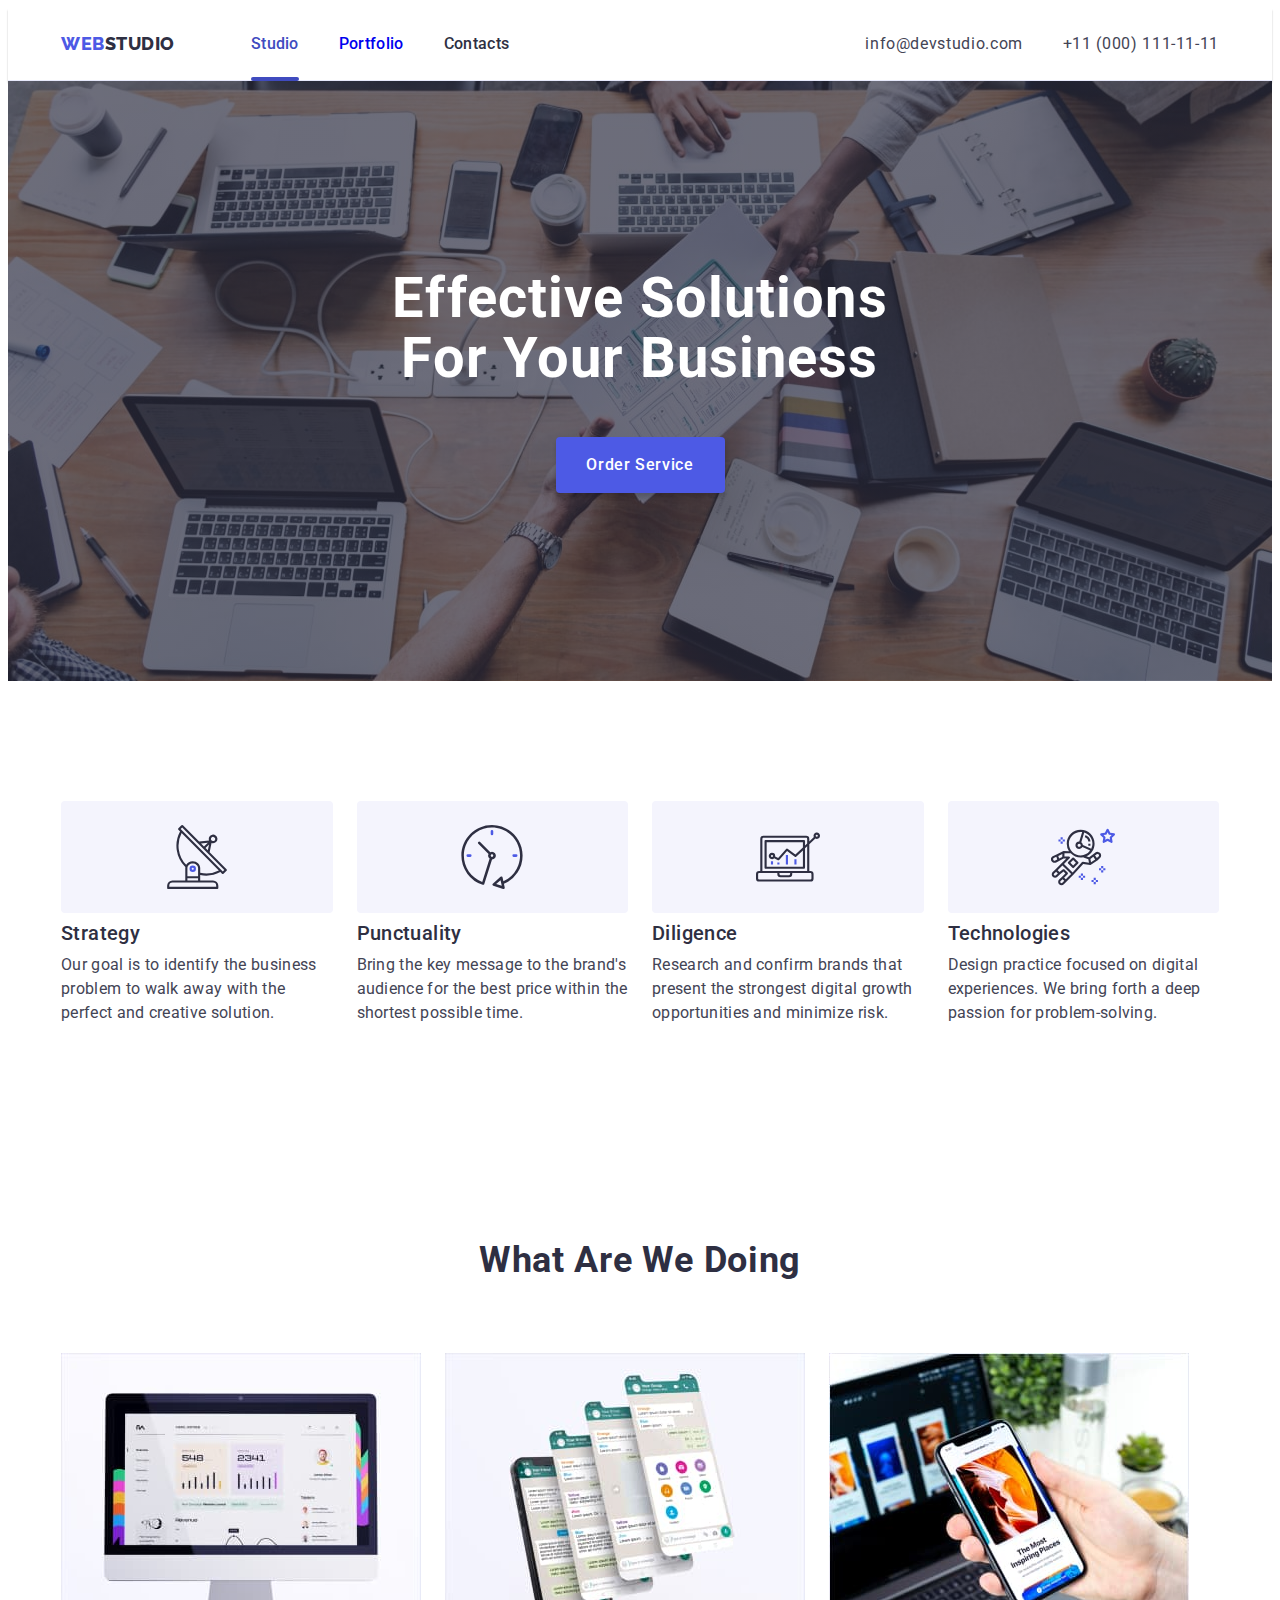
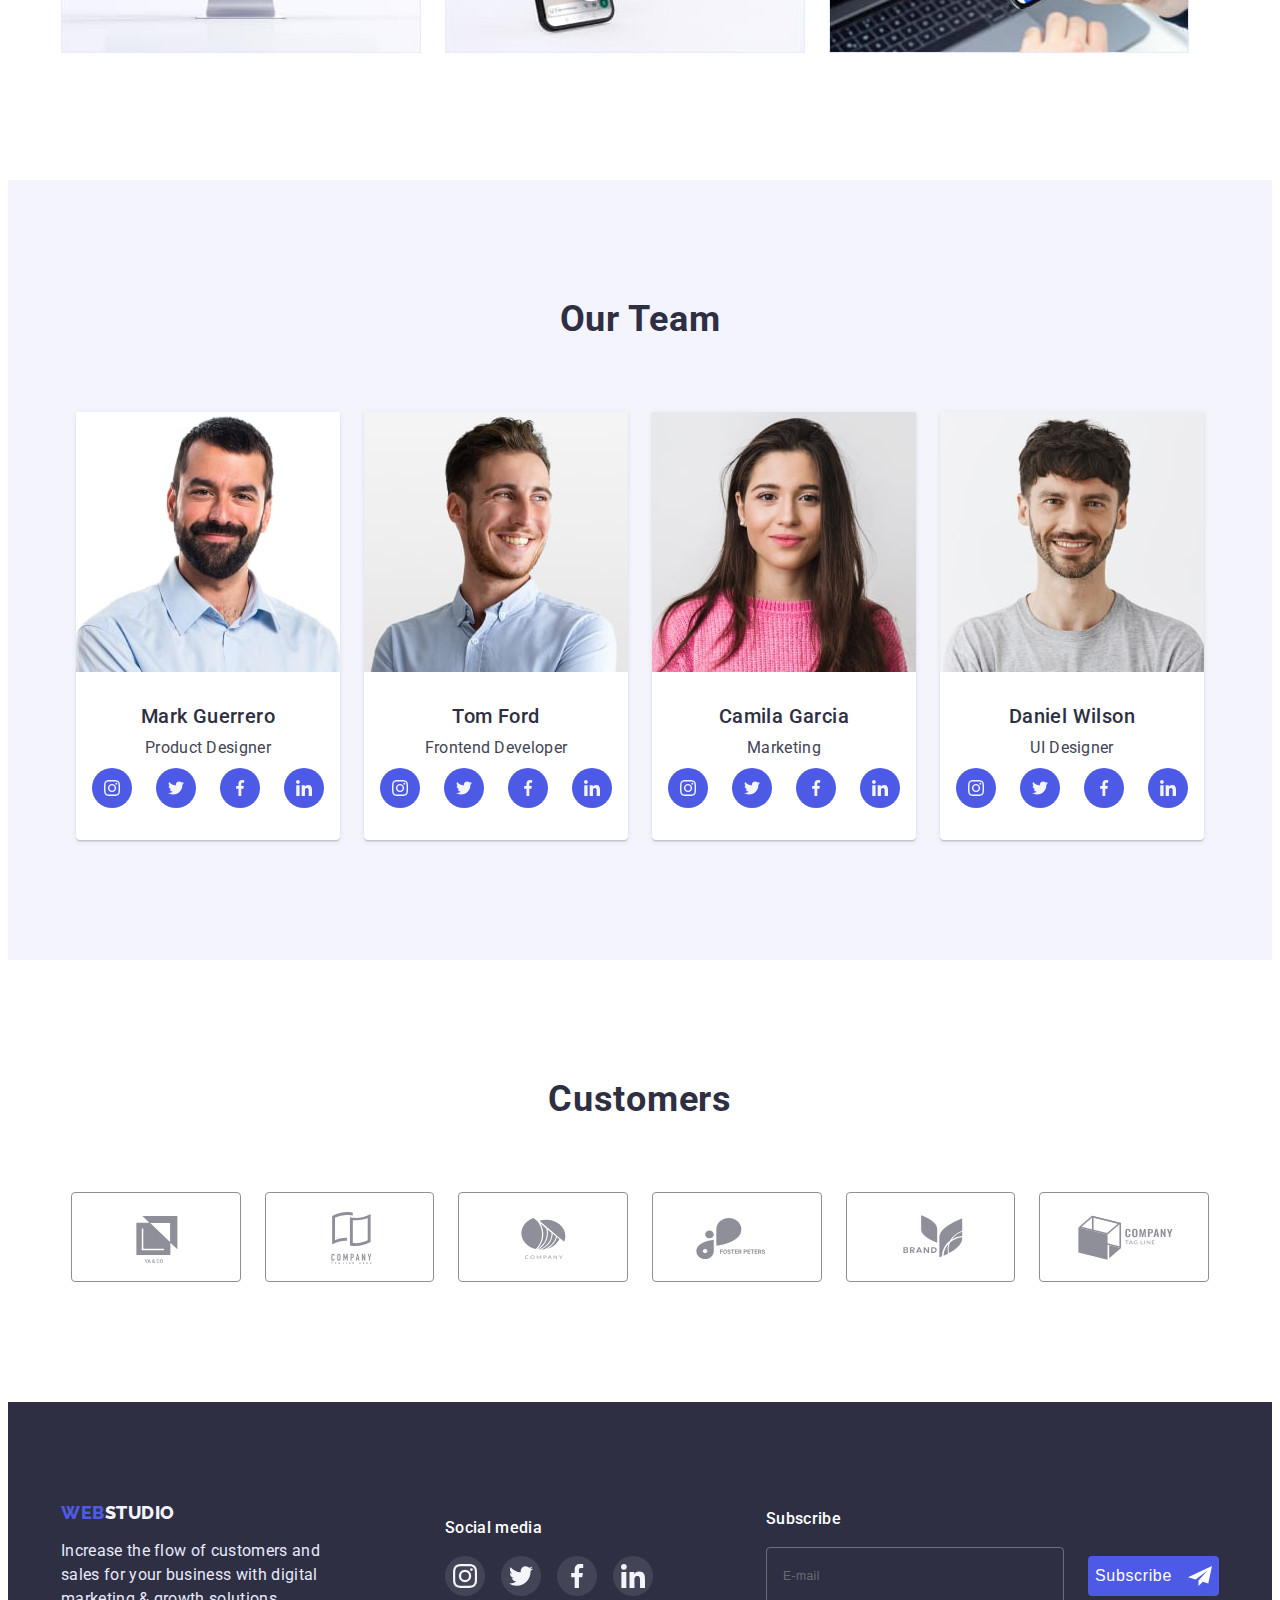
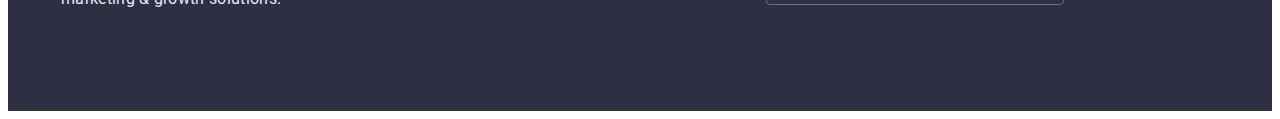
==== commit 23dcb154: "fix portfolio" ====
--- a/index.html
+++ b/index.html
@@ -13,8 +13,7 @@
   <link rel="stylesheet" href="https://cdnjs.cloudflare.com/ajax/libs/modern-normalize/1.1.0/modern-normalize.min.css"
     integrity="sha512-wpPYUAdjBVSE4KJnH1VR1HeZfpl1ub8YT/NKx4PuQ5NmX2tKuGu6U/JRp5y+Y8XG2tV+wKQpNHVUX03MfMFn9Q=="
     crossorigin="anonymous" referrerpolicy="no-referrer" />
-  <!-- <link rel="stylesheet" href="./css/styles.css" /> -->
-  <link rel="stylesheet" href="./css/mobile-style.css" />
+  <link rel="stylesheet" href="./css/style.css" />
 </head>
 
 <body>
--- a/css/style.css
+++ b/css/style.css
@@ -0,0 +1,1266 @@
+:root {
+  --text-color: #434455;
+  --heading-color: #2e2f42;
+  --primary-brand-color: #4d5ae5;
+  --bgcolor: #f4f4fd;
+  --white-color: #ffffff;
+  --prassed-state-color: #404bbf;
+  --accent-color: #e7e9fc;
+  --label-color: #8e8f99;
+}
+
+h1,
+h2,
+h3,
+p,
+li {
+  margin: 0;
+}
+
+ul {
+  margin: 0;
+  padding: 0;
+}
+
+.visually-hidden {
+  position: absolute;
+  width: 1px;
+  height: 1px;
+  margin: -1px;
+  border: 0;
+  padding: 0;
+  white-space: nowrap;
+  clip-path: inset(100%);
+  clip: rect(0 0 0 0);
+  overflow: hidden;
+}
+
+body {
+  font-family: 'Roboto', sans-serif;
+  font-style: normal;
+  font-weight: 400;
+  font-size: 16px;
+  line-height: 1.5;
+  letter-spacing: 0.02em;
+  color: var(--text-color);
+}
+
+.section {
+  padding-top: 96px;
+  padding-bottom: 96px;
+  margin-right: auto;
+  margin-left: auto;
+}
+
+.container {
+  max-width: 428px;
+  padding-left: 15px;
+  padding-right: 15px;
+  margin-left: auto;
+  margin-right: auto;
+}
+
+.list {
+  list-style: none;
+}
+
+.link {
+  text-decoration: none;
+}
+
+.btn {
+  cursor: pointer;
+  border: none;
+}
+
+.title {
+  font-weight: 700;
+  font-size: 36px;
+  line-height: 1.11;
+  letter-spacing: 0.02em;
+  text-transform: capitalize;
+  color: var(--heading-color);
+  text-align: center;
+  margin-bottom: 72px;
+}
+
+.logo {
+  font-family: 'Raleway', sans-serif;
+  font-style: normal;
+  font-weight: 800;
+  font-size: 18px;
+  line-height: 1.17;
+  letter-spacing: 0.03em;
+  text-transform: uppercase;
+  color: var(--primary-brand-color);
+  text-decoration: none;
+}
+
+.logo-studio {
+  color: var(--heading-color);
+}
+
+/* ----------------------HEADER */
+
+header {
+  border-bottom: 1px solid var(--accent-color);
+  box-shadow: 0px 3px 1px rgba(0, 0, 0, 0.1), 0px 2px 1px rgba(0, 0, 0, 0.08),
+    0px 2px 2px rgba(0, 0, 0, 0.12);
+}
+
+.nav-container {
+  display: flex;
+  align-items: center;
+  padding-top: 24px;
+  padding-bottom: 22px;
+}
+
+.nav-menu-btn {
+  background-color: transparent;
+  box-shadow: none;
+  margin-left: auto;
+}
+
+.hamburger-icon {
+  stroke: black;
+}
+
+.nav-menu-container {
+  position: fixed;
+  background-color: var(--white-color);
+  width: 100%;
+  height: 100%;
+  top: 0;
+  left: 0;
+  padding: 80px 35px 40px 40px;
+  flex-direction: column;
+  justify-content: space-between;
+  overflow-y: scroll;
+  display: none;
+}
+
+.nav-item {
+  margin-bottom: 40px;
+}
+
+.nav-link {
+  font-weight: 700;
+  font-size: 36px;
+  line-height: 1.11;
+  letter-spacing: 0.02em;
+  text-transform: capitalize;
+  transition: color 250ms cubic-bezier(0.4, 0, 0.2, 1);
+}
+
+.nav-link:visited {
+  color: var(--heading-color);
+}
+
+.nav-link:hover,
+.nav-link:focus {
+  color: var(--prassed-state-color);
+}
+
+.nav-link.active-nav-link {
+  color: var(--prassed-state-color);
+}
+
+.address-list {
+  display: flex;
+  flex-direction: column-reverse;
+  margin-bottom: 48px;
+  gap: 40px;
+}
+
+.address-link {
+  font-style: normal;
+  font-weight: 500;
+  font-size: 20px;
+  line-height: 1.2;
+  letter-spacing: 0.02em;
+  color: var(--text-color);
+}
+
+.address-link.telephone {
+  font-style: normal;
+  font-weight: 700;
+  font-size: 36px;
+  line-height: 1.11;
+  letter-spacing: 0.02em;
+  text-transform: capitalize;
+  color: var(--primary-brand-color);
+}
+
+.address-link:hover,
+.address-link:focus {
+  color: var(--prassed-state-color);
+}
+
+.socialmedia-address-list {
+  display: flex;
+  justify-content: space-between;
+  max-width: 328px;
+}
+
+.socialmedia-address-link {
+  display: flex;
+  align-items: center;
+  justify-content: center;
+  background-color: var(--prassed-state-color);
+  border-radius: 50%;
+  width: 40px;
+  height: 40px;
+}
+
+.is-open {
+  display: flex;
+}
+/* ------------------- HERO */
+
+.hero {
+  background-color: var(--heading-color);
+}
+
+.hero {
+  padding-top: 112px;
+  padding-bottom: 112px;
+  background-image: linear-gradient(
+      rgba(46, 47, 66, 0.7),
+      rgba(46, 47, 66, 0.7)
+    ),
+    url(../images/bgimage-mobile.jpg);
+  background-repeat: no-repeat;
+  background-position: center;
+  width: 100%;
+  background-size: cover;
+  margin-left: auto;
+  margin-right: auto;
+}
+
+@media (min-device-pixel-ratio: 2),
+  (min-resolution: 192dpi),
+  (min-resolution: 2dppx) {
+  .hero {
+    background-image: linear-gradient(
+        rgba(46, 47, 66, 0.7),
+        rgba(46, 47, 66, 0.7)
+      ),
+      url(../images/bgimage-mobile-2x.jpg);
+  }
+}
+
+.hero-container {
+  text-align: center;
+}
+
+.hero-heading {
+  font-weight: 700;
+  font-size: 36px;
+  line-height: 1.11;
+  letter-spacing: 0.02em;
+  text-transform: capitalize;
+  color: var(--white-color);
+  margin-bottom: 72px;
+  margin-right: 24px;
+  margin-left: 24px;
+}
+
+.hero-btn {
+  font-family: inherit;
+  font-weight: 500;
+  font-size: 16px;
+  line-height: 1.5;
+  letter-spacing: 0.04em;
+  color: var(--white-color);
+  background-color: var(--primary-brand-color);
+  min-width: 169px;
+  height: 56px;
+  display: flex;
+  align-items: center;
+  justify-content: center;
+  margin: 0 auto;
+  box-shadow: 0px 4px 4px rgba(0, 0, 0, 0.15);
+  border-radius: 4px;
+  transition: background-color 250ms cubic-bezier(0.4, 0, 0.2, 1);
+}
+
+.hero-btn:hover,
+.hero-btn:focus {
+  background-color: var(--prassed-state-color);
+}
+
+/* ------------------- Features */
+
+.features-icon-container {
+  display: none;
+}
+
+.features-list {
+  display: flex;
+  flex-direction: column;
+  align-items: center;
+  gap: 72px;
+}
+
+.features-name {
+  font-weight: 700;
+  font-size: 36px;
+  line-height: 1.11;
+  text-align: center;
+  letter-spacing: 0.02em;
+  text-transform: capitalize;
+  color: var(--heading-color);
+  margin-bottom: 8px;
+}
+
+/* ------------------- WHATWEDO */
+.whatwedo.section {
+  display: none;
+}
+
+/* ------------------- TEAM */
+
+.team.section {
+  background-color: var(--bgcolor);
+}
+
+.team-list {
+  display: flex;
+  flex-direction: column;
+  gap: 72px;
+  align-items: center;
+}
+
+.team-item {
+  background: var(--white-color);
+  box-shadow: 0px 1px 6px rgba(46, 47, 66, 0.08),
+    0px 1px 1px rgba(46, 47, 66, 0.16), 0px 2px 1px rgba(46, 47, 66, 0.08);
+  border-radius: 0px 0px 4px 4px;
+  width: 264px;
+}
+
+.team-item > img {
+  display: block;
+}
+
+.team-item-container {
+  padding: 32px 16px;
+}
+
+.team-icon-list {
+  display: flex;
+  gap: 24px;
+}
+
+.team-icon-link {
+  display: flex;
+  justify-content: center;
+  align-items: center;
+  border-radius: 50%;
+  background-color: var(--primary-brand-color);
+  width: 40px;
+  height: 40px;
+  transition: background-color 250ms cubic-bezier(0.4, 0, 0.2, 1);
+}
+
+.team-icon-link:hover,
+.team-icon-link:focus {
+  background-color: var(--prassed-state-color);
+}
+
+.team-icon {
+  display: block;
+}
+
+.team-name {
+  font-weight: 500;
+  font-size: 20px;
+  line-height: 1.2;
+  letter-spacing: 0.02em;
+  color: var(--heading-color);
+  text-align: center;
+  margin-bottom: 8px;
+}
+
+.team-item-container > p {
+  text-align: center;
+  margin-bottom: 8px;
+}
+
+/* ------------------- CUSTOMERS */
+
+.customers-icon-list {
+  display: flex;
+  flex-wrap: wrap;
+  align-items: center;
+  row-gap: 72px;
+  column-gap: 16px;
+  max-width: 428px;
+  padding-right: 15px;
+  padding-left: 15px;
+  margin-left: auto;
+  margin-right: auto;
+}
+
+.customers-icon-item {
+  width: calc((100% - 16px) / 2);
+}
+
+.customers-icon-link {
+  display: flex;
+  justify-content: center;
+  align-items: center;
+  border: 1px solid #8e8f99;
+  border-radius: 4px;
+  color: #8e8f99;
+  height: 88px;
+}
+
+.customers-icon {
+  fill: currentColor;
+  transition: border-color 250ms cubic-bezier(0.4, 0, 0.2, 1),
+    color 250ms cubic-bezier(0.4, 0, 0.2, 1),
+    fill 250ms cubic-bezier(0.4, 0, 0.2, 1);
+}
+
+.customers-icon-link:hover,
+.customers-icon-link:focus {
+  border-color: var(--prassed-state-color);
+  color: var(--prassed-state-color);
+}
+
+/* ------------------- FOOTER */
+.footer {
+  background-color: var(--heading-color);
+}
+
+.footer-container {
+  display: flex;
+  flex-direction: column;
+  gap: 72px;
+  align-items: center;
+}
+
+.footer-desc {
+  max-width: 264px;
+}
+
+.footer-desc > .logo {
+  display: block;
+  margin-bottom: 16px;
+  text-align: center;
+}
+
+.logo-studio-bottom {
+  color: var(--bgcolor);
+}
+
+.footer-descripton {
+  color: var(--accent-color);
+}
+
+.socialmedia-list {
+  display: flex;
+  gap: 16px;
+}
+
+.socialmedia-heading {
+  font-weight: 500;
+  font-size: 16px;
+  line-height: 1.5;
+  letter-spacing: 0.02em;
+  color: var(--white-color);
+  margin-bottom: 16px;
+  text-align: center;
+}
+
+.socialmedia-icon-link {
+  display: flex;
+  width: 40px;
+  height: 40px;
+  border-radius: 50%;
+  background-color: rgba(255, 255, 255, 0.1);
+  justify-content: center;
+  align-items: center;
+  transition: background-color 250ms cubic-bezier(0.4, 0, 0.2, 1);
+}
+
+.socialmedia-icon-link:hover,
+.socialmedia-icon-link:focus {
+  background-color: #31d0aa;
+}
+
+.socialmedia-icon {
+  display: block;
+}
+
+.subscribe-container {
+  width: 100%;
+}
+
+.subscribe-heading {
+  font-weight: 500;
+  font-size: 16px;
+  line-height: 1.5;
+  letter-spacing: 0.02em;
+  color: var(--white-color);
+  margin-bottom: 16px;
+  text-align: center;
+}
+
+.subscribe-form {
+  display: flex;
+  flex-direction: column;
+  align-items: center;
+  gap: 16px;
+  width: 100%;
+}
+
+.subscribe-input {
+  width: 100%;
+  height: 40px;
+  background-color: transparent;
+  border: 1px solid #ffffff;
+  padding: 8px 16px;
+  font-weight: 400;
+  font-size: 12px;
+  line-height: 2;
+  letter-spacing: 0.04em;
+  color: var(--white-color);
+  border: 1px solid rgba(255, 255, 255, 0.3);
+  border-radius: 4px;
+}
+
+.subscribe-input::placeholder,
+.subscribe-input:focus {
+  font-weight: 400;
+  font-size: 12px;
+  line-height: 2;
+  letter-spacing: 0.04em;
+  color: rgba(255, 255, 255, 0.3);
+}
+
+.subscribe-btn {
+  display: flex;
+  justify-content: center;
+  align-items: center;
+  gap: 16px;
+  background-color: var(--primary-brand-color);
+  border-radius: 4px;
+  width: 165px;
+  height: 40px;
+  fill: var(--white-color);
+  font-weight: 500;
+  font-size: 16px;
+  line-height: 1.5;
+  letter-spacing: 0.04em;
+  color: var(--white-color);
+  transition: background-color 250ms cubic-bezier(0.4, 0, 0.2, 1);
+}
+
+.subscribe-btn:focus,
+.subscribe-btn:hover {
+  background-color: var(--prassed-state-color);
+}
+
+/* ----------------------MODAL */
+.backdrop {
+  position: fixed;
+  top: 0;
+  left: 0;
+  opacity: 1;
+  min-width: 100%;
+  height: 100%;
+  background-color: rgba(46, 47, 66, 0.4);
+  overflow-y: scroll;
+  transition: opacity 250ms cubic-bezier(0.4, 0, 0.2, 1),
+    visibility 250ms cubic-bezier(0.4, 0, 0.2, 1);
+  display: flex;
+  align-items: flex-start;
+  justify-content: center;
+  padding-right: 15px;
+  padding-left: 15px;
+  padding-top: 96px;
+}
+
+.modal {
+  max-width: 392px;
+  background: #fcfcfc;
+  box-shadow: 0px 1px 1px rgba(0, 0, 0, 0.14), 0px 1px 3px rgba(0, 0, 0, 0.12),
+    0px 2px 1px rgba(0, 0, 0, 0.2);
+  border-radius: 4px;
+  transition: transform 250ms cubic-bezier(0.4, 0, 0.2, 1);
+  padding: 72px 16px 16px;
+  background-color: var(--white-color);
+  position: relative;
+}
+
+.backdrop.is-hidden .modal {
+  transform: translate(-50%, -50%) scale(0);
+}
+
+.modal-close-btn {
+  display: flex;
+  align-items: center;
+  justify-content: center;
+  border-radius: 50%;
+  width: 24px;
+  height: 24px;
+  position: absolute;
+  right: 24px;
+  top: 24px;
+  background-color: var(--accent-color);
+  border: 1px solid rgba(0, 0, 0, 0.1);
+  transition: background-color 250ms cubic-bezier(0.4, 0, 0.2, 1),
+    border 250ms cubic-bezier(0.4, 0, 0.2, 1),
+    fill 250ms cubic-bezier(0.4, 0, 0.2, 1);
+}
+
+.modal-close-btn:hover,
+.modal-close-btn:focus {
+  fill: var(--white-color);
+  background-color: var(--prassed-state-color);
+  border: 1px solid transparent;
+}
+
+.is-hidden {
+  opacity: 0;
+  visibility: hidden;
+  pointer-events: none;
+}
+
+.modal-heading {
+  font-weight: 500;
+  font-size: 16px;
+  line-height: 1.5;
+  text-align: center;
+  letter-spacing: 0.02em;
+  color: var(--heading-color);
+  margin-bottom: 16px;
+}
+
+.modal-form {
+  display: flex;
+  flex-direction: column;
+}
+
+.modal-container input {
+  border: 1px solid rgba(33, 33, 33, 0.2);
+  border-radius: 4px;
+  width: 100%;
+  height: 40px;
+  padding-left: 38px;
+  transition: border-color 250ms cubic-bezier(0.4, 0, 0.2, 1);
+}
+
+.modal-container input:focus {
+  border-color: var(--primary-brand-color);
+  outline: none;
+}
+
+.label-icon {
+  transition: fill 250ms cubic-bezier(0.4, 0, 0.2, 1);
+}
+
+.input-container input:focus + .label-icon {
+  fill: var(--primary-brand-color);
+}
+
+.modal-container label {
+  font-weight: 400;
+  font-size: 12px;
+  line-height: 1.17;
+  letter-spacing: 0.01em;
+  color: var(--label-color);
+  margin-bottom: 8px;
+  width: 100%;
+}
+
+label[for='comment'] {
+  margin-bottom: 4px;
+}
+
+.input-container {
+  position: relative;
+  margin-top: 4px;
+}
+
+.label-icon {
+  position: absolute;
+  left: 16px;
+  top: 50%;
+  transform: translateY(-50%);
+}
+
+.textarea {
+  width: 100%;
+  height: 120px;
+  resize: none;
+  border: 1px solid rgba(33, 33, 33, 0.2);
+  border-radius: 4px;
+  padding: 8px 16px;
+  font-size: 12px;
+  line-height: 1.17;
+  letter-spacing: 0.04em;
+  margin-bottom: 16px;
+  transition: border 250ms cubic-bezier(0.4, 0, 0.2, 1);
+}
+
+.textarea:focus {
+  border: 1px solid var(--primary-brand-color);
+  outline: none;
+}
+
+.textarea::placeholder {
+  font-weight: 400;
+  font-size: 12px;
+  line-height: 1.17;
+  letter-spacing: 0.04em;
+  color: rgba(46, 47, 66, 0.4);
+}
+
+.send-btn {
+  width: 169px;
+  height: 56px;
+  background-color: var(--primary-brand-color);
+  box-shadow: 0px 4px 4px rgba(0, 0, 0, 0.15);
+  border-radius: 4px;
+  display: flex;
+  justify-content: center;
+  align-items: center;
+  font-weight: 500;
+  font-size: 16px;
+  line-height: 1.5;
+  letter-spacing: 0.04em;
+  color: var(--white-color);
+  transition: background-color 250ms cubic-bezier(0.4, 0, 0.2, 1);
+  margin: 0 auto;
+}
+
+.send-btn:focus,
+.send-btn:hover {
+  background-color: var(--prassed-state-color);
+}
+
+.modal-container .check-text {
+  display: flex;
+  align-items: baseline;
+  margin-bottom: 24px;
+}
+
+.check-text span {
+  flex-shrink: 0;
+  width: 16px;
+  height: 16px;
+  border: 1px solid #2e2f42;
+  border-radius: 2px;
+  margin-right: 8px;
+  display: flex;
+  align-items: center;
+  justify-content: center;
+  fill: transparent;
+  transition: border 250ms cubic-bezier(0.4, 0, 0.2, 1),
+    back-groundcolor 250ms cubic-bezier(0.4, 0, 0.2, 1),
+    fill 250ms cubic-bezier(0.4, 0, 0.2, 1);
+}
+
+.checkbox:checked + .checkbox-span {
+  background-color: var(--prassed-state-color);
+  border: 1px solid var(--prassed-state-color);
+  fill: var(--white-color);
+}
+
+.privacy-policy {
+  color: var(--primary-brand-color);
+}
+
+@media screen and (min-width: 768px) {
+  .container {
+    max-width: 768px;
+  }
+
+  .logo {
+    margin-right: 120px;
+  }
+
+  .nav {
+    display: flex;
+    align-items: center;
+  }
+  .nav-container {
+    padding-bottom: 16px;
+    padding-top: 16px;
+  }
+
+  .nav-menu-btn {
+    display: none;
+  }
+
+  .nav-menu-container {
+    display: flex;
+    flex-direction: row;
+    background-color: transparent;
+    position: static;
+    padding: 0;
+    overflow-y: unset;
+  }
+
+  .nav-menu-container > .modal-close-btn {
+    display: none;
+  }
+
+  .nav-item {
+    margin-bottom: 0;
+  }
+  .nav-list {
+    display: flex;
+    align-items: center;
+    gap: 40px;
+  }
+
+  .nav-link {
+    font-weight: 500;
+    font-size: 16px;
+    line-height: 1.5;
+    letter-spacing: 0.02em;
+    position: relative;
+  }
+
+  .active-nav-link::after {
+    content: '';
+    display: block;
+    width: 100%;
+    height: 4px;
+    border-radius: 2px;
+    background-color: var(--prassed-state-color);
+    position: absolute;
+    top: 52px;
+  }
+
+  .address-list {
+    flex-direction: column;
+    margin-left: auto;
+    margin-bottom: 0;
+    gap: 12px;
+  }
+
+  .address-link {
+    font-weight: 400;
+    font-size: 12px;
+    line-height: 1.17;
+    letter-spacing: 0.04em;
+    color: inherit;
+  }
+
+  .address-link.telephone {
+    font-weight: 400;
+    font-size: 12px;
+    line-height: 1.17;
+    letter-spacing: 0.04em;
+    color: inherit;
+    transition: color 250ms cubic-bezier(0.4, 0, 0.2, 1);
+  }
+
+  .address-link.telephone:is(:hover, :active) {
+    color: var(--prassed-state-color);
+  }
+
+  .socialmedia-address-list {
+    display: none;
+  }
+
+  .hero-heading {
+    font-size: 56px;
+    line-height: 1.07;
+    letter-spacing: 0.02em;
+    margin-bottom: 48px;
+  }
+
+  .hero {
+    background-image: linear-gradient(
+        rgba(46, 47, 66, 0.7),
+        rgba(46, 47, 66, 0.7)
+      ),
+      url(../images/bgimage-tab.jpg);
+    max-width: 768px;
+  }
+
+  @media (min-device-pixel-ratio: 2),
+    (min-resolution: 192dpi),
+    (min-resolution: 2dppx) {
+    .hero {
+      background-image: linear-gradient(
+          rgba(46, 47, 66, 0.7),
+          rgba(46, 47, 66, 0.7)
+        ),
+        url(../images/bgimage-tab-2x.jpg);
+    }
+  }
+
+  .features-list {
+    flex-direction: row;
+    column-gap: 24px;
+    row-gap: 72px;
+    flex-wrap: wrap;
+  }
+
+  .features-item {
+    width: calc((100% - 1 * 24px) / 2);
+  }
+
+  .features-name {
+    text-align: left;
+  }
+  .team-list {
+    flex-direction: row;
+    column-gap: 24px;
+    row-gap: 64px;
+    flex-wrap: wrap;
+    justify-content: center;
+  }
+
+  .customers-icon-list {
+    row-gap: 72px;
+    column-gap: 24px;
+    max-width: 582px;
+  }
+
+  .customers-icon-item {
+    width: calc((100% - 2 * 24px) / 3);
+  }
+
+  .footer-desc > .logo {
+    text-align: left;
+  }
+  .footer.section {
+    padding-left: 108px;
+  }
+  .footer-container {
+    flex-wrap: wrap;
+    flex-direction: row;
+    column-gap: 24px;
+    row-gap: 72px;
+  }
+
+  .subscribe-container {
+    max-width: 453px;
+  }
+  .subscribe-heading {
+    text-align: left;
+  }
+  .subscribe-form {
+    flex-direction: row;
+    gap: 24px;
+  }
+
+  .subscribe-btn {
+    flex-shrink: 1;
+  }
+  .subscribe-input {
+    max-width: 264px;
+  }
+
+  .modal {
+    max-width: 408px;
+  }
+}
+
+@media screen and (min-width: 1200px) {
+  .container {
+    max-width: 1158px;
+  }
+
+  .nav-container {
+    padding-top: 24px;
+    padding-bottom: 24px;
+  }
+
+  .logo {
+    margin-right: 76px;
+  }
+
+  .nav-item {
+    gap: 40px;
+  }
+
+  .address-list {
+    flex-direction: row;
+    gap: 40px;
+  }
+.address-link {
+    font-size: 16px;
+        line-height: 1.5;
+}
+
+.address-link.telephone {
+    font-size: 16px;
+        line-height: 1.5;
+}
+  .active-nav-link::after {
+    top: 43px;
+  }
+
+  .hero.section {
+    padding-top: 188px;
+    padding-bottom: 188px;
+    background-image: linear-gradient(
+        rgba(46, 47, 66, 0.7),
+        rgba(46, 47, 66, 0.7)
+      ),
+      url(../images/bgimage.jpg);
+    max-width: 1440px;
+  }
+
+  @media (min-device-pixel-ratio: 2),
+    (min-resolution: 192dpi),
+    (min-resolution: 2dppx) {
+    .hero {
+      background-image: linear-gradient(
+          rgba(46, 47, 66, 0.7),
+          rgba(46, 47, 66, 0.7)
+        ),
+        url(../images/bgimage-2x.jpg);
+    }
+    }
+
+    .hero-heading {
+      margin-left: auto;
+      margin-right: auto;
+      width: 496px;
+    }
+
+    .features.section {
+      padding-top: 120px;
+      padding-bottom: 120px;
+    }
+    .features-list {
+      flex-wrap: nowrap;
+    }
+    .features-item {
+      min-width: calc((100% - 3 * 24px) / 4);
+    }
+    .features-icon-container {
+      display: flex;
+      justify-content: center;
+      align-items: center;
+      height: 112px;
+      background: var(--bgcolor);
+      border-radius: 4px;
+      margin-bottom: 8px;
+    }
+    .features-name {
+        font-weight: 500;
+            font-size: 20px;
+            line-height: 1.2;
+    }
+
+    .whatwedo.section {
+        display: block;
+        padding-bottom: 120px;
+    }
+
+        .whatwedo-list {
+            display: flex;
+            gap: 24px;
+        }
+    
+        .whatwedo-item {
+            width: 360px;
+        }
+
+        .team.section {
+  padding-top: 120px;
+  padding-bottom: 120px;
+}
+.customers.section {
+    padding-top: 120px;
+    padding-bottom: 120px;
+}
+.customers-icon-list {
+    flex-wrap: nowrap;
+    max-width: 1138px;
+}
+
+.customers-icon-item {
+    width: calc(1138px - 5 * 24px / 6);
+}
+
+.footer-container {
+    gap: 0;
+}
+
+.footer-desc {
+    margin-right: 120px;
+}
+
+.socialmedia-heading {
+    text-align: left;
+}
+.subscribe-container {
+    margin-left: auto;
+}
+
+.footer.section {
+    padding-top: 100px;
+    padding-bottom: 100px;
+    padding-left: 0;
+}
+
+.modal {
+position: absolute;
+  top: 50%;
+  left: 50%;
+  transform: translate(-50%, -50%) scale(1);
+  width: 408px;
+    background: #fcfcfc;
+    box-shadow: 0px 1px 1px rgba(0, 0, 0, 0.14), 0px 1px 3px rgba(0, 0, 0, 0.12),
+        0px 2px 1px rgba(0, 0, 0, 0.2);
+    border-radius: 4px;
+    transition: transform 250ms cubic-bezier(0.4, 0, 0.2, 1);
+    padding: 72px 16px 16px;
+    background-color: var(--white-color);
+}
+
+.backdrop {
+  position: fixed;
+  top: 0;
+  left: 0;
+  opacity: 1;
+  min-width: 100%;
+  height: 100%;
+  background-color: rgba(46, 47, 66, 0.4);
+  transition: opacity 250ms cubic-bezier(0.4, 0, 0.2, 1),
+    visibility 250ms cubic-bezier(0.4, 0, 0.2, 1);
+  display: block;
+}
+
+/* ------------------- PORTFOLIO */
+
+
+.portfolio.section {
+  padding-top: 96px;
+  padding-bottom: 120px;
+}
+
+.portfolio-heading {
+  font-weight: 700;
+  font-size: 36px;
+  line-height: 1.11;
+  letter-spacing: 0.02em;
+  text-transform: capitalize;
+  color: var(--heading-color);
+}
+
+.portfolio-filter-list {
+  display: flex;
+  justify-content: center;
+  margin-bottom: 72px;
+  gap: 24px;
+}
+
+.portfolio-list {
+  display: flex;
+  flex-wrap: wrap;
+  row-gap: 48px;
+  column-gap: 24px;
+}
+
+.portfolio-item {
+  width: 360px;
+}
+
+.img-thumb {
+  position: relative;
+  overflow: hidden;
+}
+
+.portfolio-item img {
+  display: block;
+}
+
+.portfolio-img-desc {
+  font-weight: 400;
+  font-size: 16px;
+  line-height: 1.5;
+  letter-spacing: 0.02em;
+  color: #f4f4fd;
+  background: var(--primary-brand-color);
+  padding: 40px 32px;
+  height: 100%;
+  width: 100%;
+  position: absolute;
+  top: 0;
+  left: 0;
+  transform: translateY(100%);
+  transition: transform 250ms cubic-bezier(0.4, 0, 0.2, 1);
+}
+
+.portfolio-link:hover .portfolio-img-desc {
+  transform: translateY(0);
+}
+
+.portfolio-item-container {
+  padding-top: 32px;
+  padding-bottom: 32px;
+  padding-left: 16px;
+  padding-right: 16px;
+  border: 1px solid var(--accent-color);
+  border-top: none;
+}
+
+.portfolio-link {
+  display: block;
+  transition: box-shadow 250ms cubic-bezier(0.4, 0, 0.2, 1);
+}
+
+.portfolio-link:hover,
+.portfolio-link:focus {
+  box-shadow: 0px 1px 6px rgba(46, 47, 66, 0.08),
+    0px 1px 1px rgba(46, 47, 66, 0.16), 0px 2px 1px rgba(46, 47, 66, 0.08);
+}
+
+.portfolio-item-container h2 {
+  margin-bottom: 8px;
+}
+
+.filter-btn {
+  font-family: 'Roboto', sans-serif;
+  font-weight: 500;
+  font-size: 16px;
+  line-height: 1.5;
+  letter-spacing: 0.04em;
+  color: var(--primary-brand-color);
+  background-color: var(--bgcolor);
+  text-transform: capitalize;
+  border: 1px solid var(--accent-color);
+  border-radius: 4px;
+  padding: 12px 24px;
+  transition: background-color 250ms cubic-bezier(0.4, 0, 0.2, 1),
+    color 250ms cubic-bezier(0.4, 0, 0.2, 1),
+    border 250ms cubic-bezier(0.4, 0, 0.2, 1),
+    box-shadow 250ms cubic-bezier(0.4, 0, 0.2, 1);
+}
+
+.filter-btn:hover,
+.filter-btn:focus {
+  color: var(--white-color);
+  background-color: var(--prassed-state-color);
+  border: 1px solid transparent;
+  box-shadow: 0px 3px 1px rgba(0, 0, 0, 0.1), 0px 2px 1px rgba(0, 0, 0, 0.08),
+    0px 2px 2px rgba(0, 0, 0, 0.12);
+}
+
+.portfolio-name {
+  font-weight: 500;
+  font-size: 20px;
+  line-height: 1.2;
+  letter-spacing: 0.02em;
+  color: var(--text-color);
+}
+
+.portfolio-description {
+  color: var(--text-color);
+}
+
+  }
+
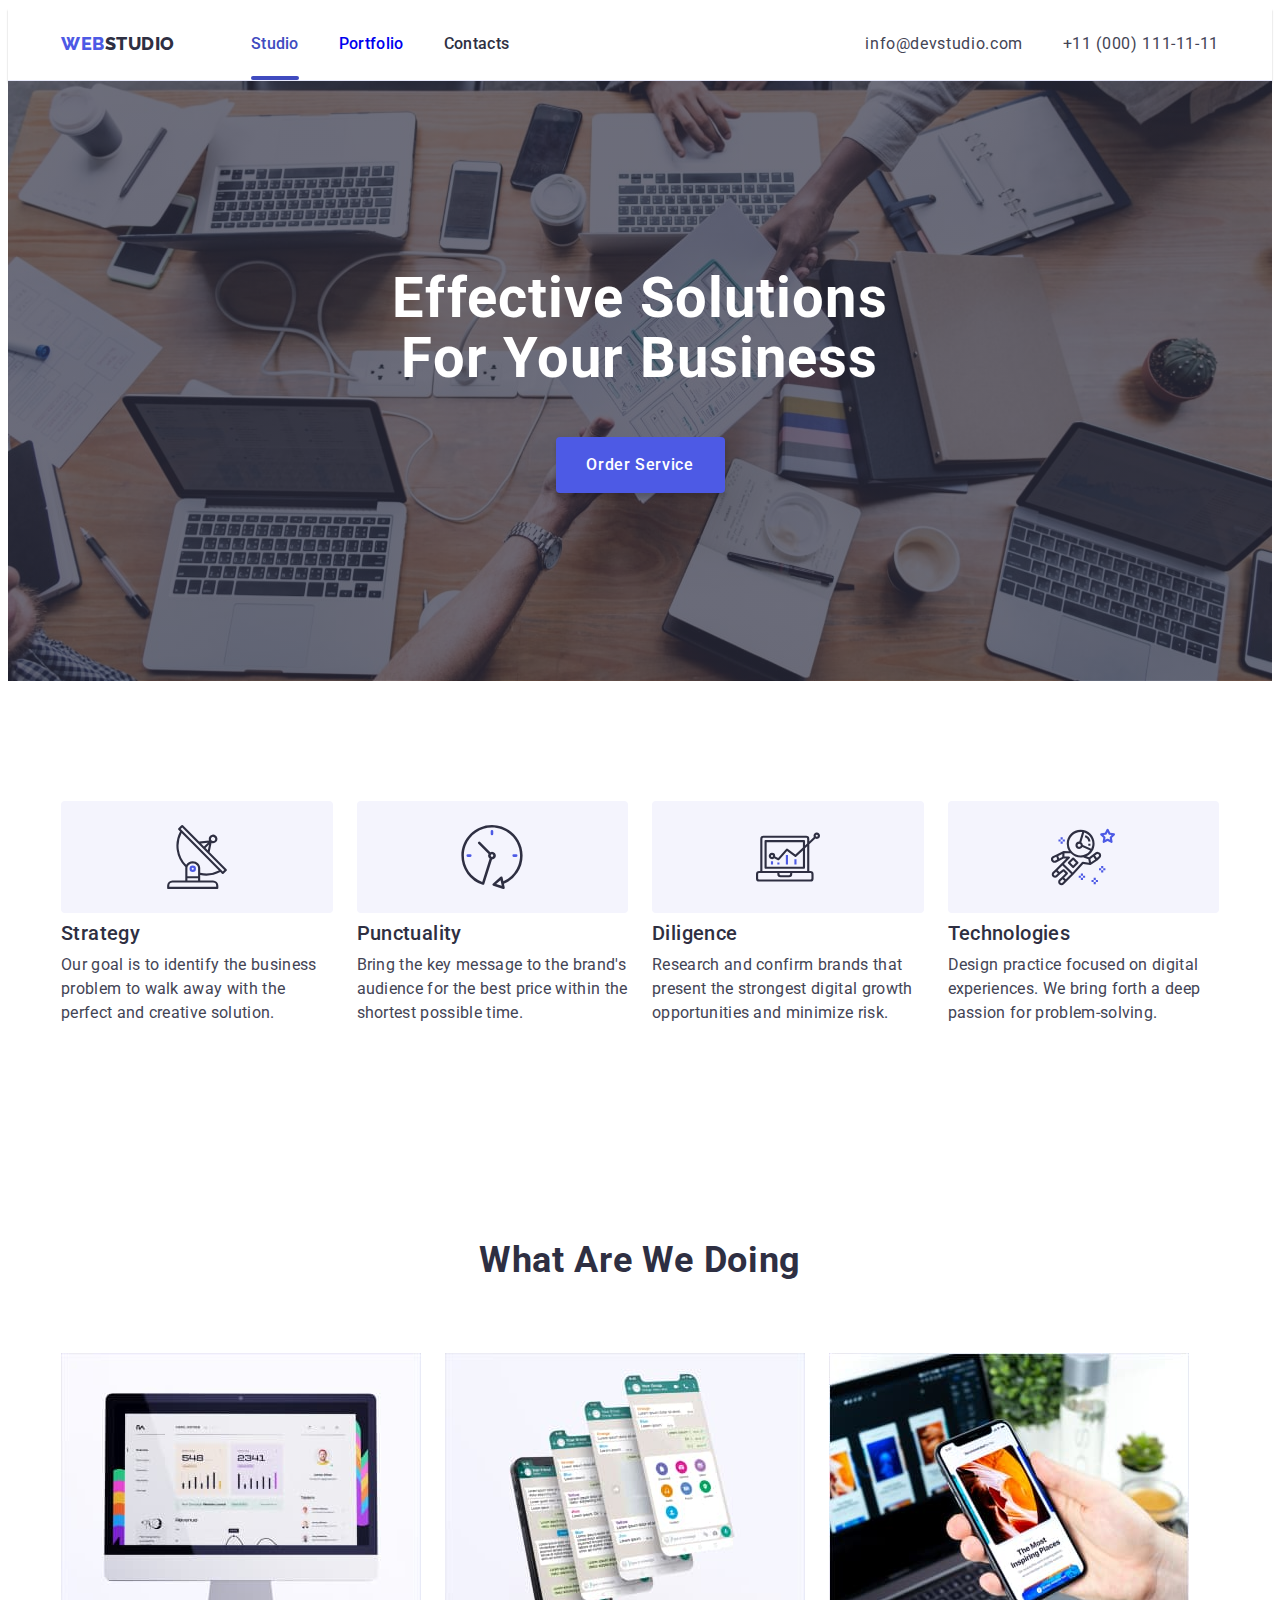
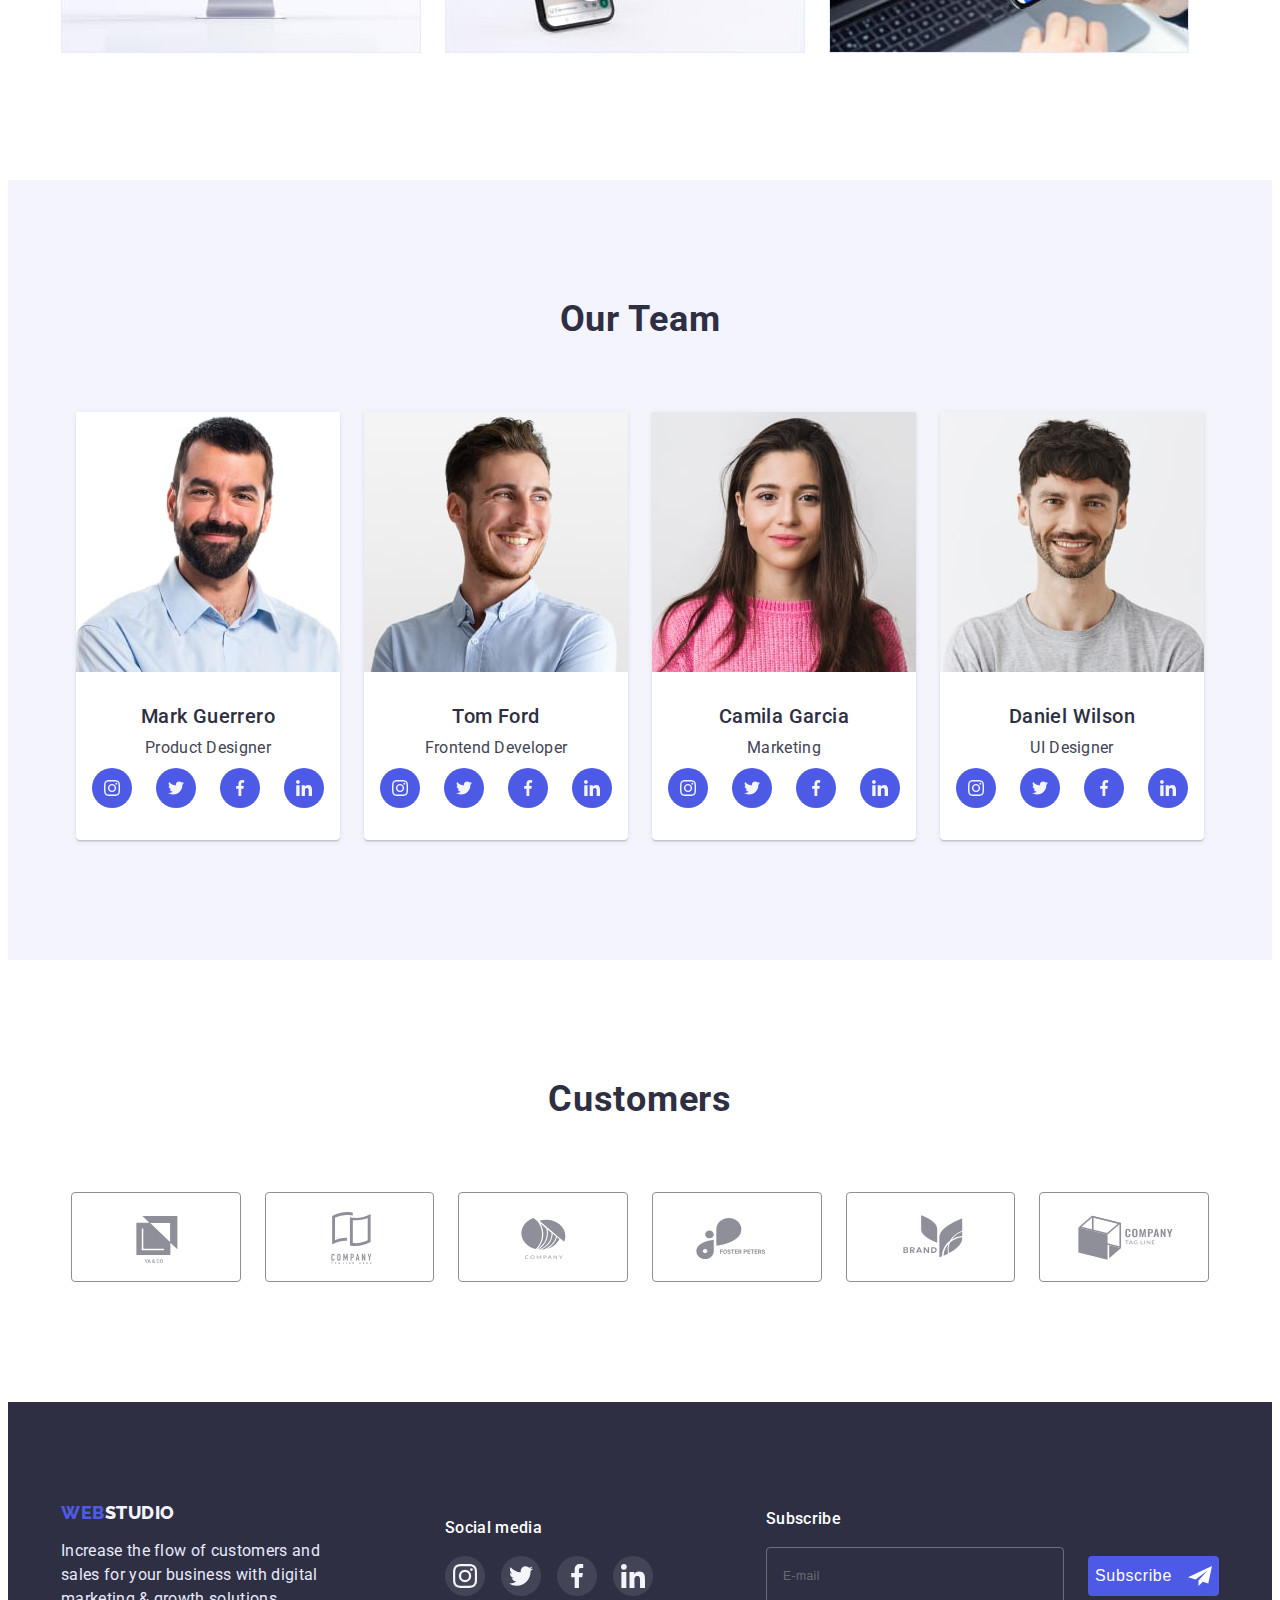
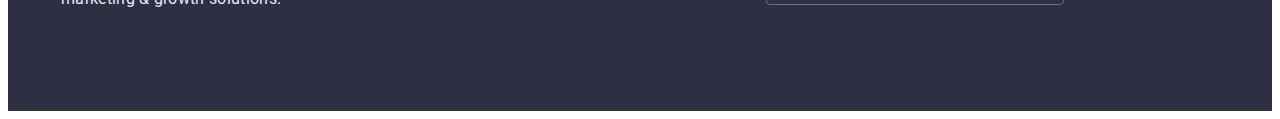
==== commit ce5d400a: "corect mistakes" ====
--- a/index.html
+++ b/index.html
@@ -317,51 +317,53 @@
       </div>
     </section>
     <section class="customers section">
-      <h2 class="customers-heading title">Customers</h2>
-      <ul class="customers-icon-list list">
-        <li class="customers-icon-item item">
-          <a href="" class="customers-icon-link">
-            <svg class="customers-icon" width="104" height="56">
-              <use href="./images/icons.svg#Logo"></use>
-            </svg>
-          </a>
-        </li>
-        <li class="customers-icon-item item">
-          <a href="" class="customers-icon-link">
-            <svg class="customers-icon" width="104" height="56">
-              <use href="./images/icons.svg#Logo-1"></use>
-            </svg>
-          </a>
-        </li>
-        <li class="customers-icon-item item">
-          <a href="" class="customers-icon-link">
-            <svg class="customers-icon" width="104" height="56">
-              <use href="./images/icons.svg#Logo-2"></use>
-            </svg>
-          </a>
-        </li>
-        <li class="customers-icon-item item">
-          <a href="" class="customers-icon-link">
-            <svg class="customers-icon" width="104" height="56">
-              <use href="./images/icons.svg#Logo-3"></use>
-            </svg>
-          </a>
-        </li>
-        <li class="customers-icon-item item">
-          <a href="" class="customers-icon-link">
-            <svg class="customers-icon" width="104" height="56">
-              <use href="./images/icons.svg#Logo-4"></use>
-            </svg>
-          </a>
-        </li>
-        <li class="customers-icon-item item">
-          <a href="" class="customers-icon-link">
-            <svg class="customers-icon" width="104" height="56">
-              <use href="./images/icons.svg#Logo-5"></use>
-            </svg>
-          </a>
-        </li>
-      </ul>
+      <div class="customers-container container">
+        <h2 class="customers-heading title">Customers</h2>
+        <ul class="customers-icon-list list">
+          <li class="customers-icon-item item">
+            <a href="" class="customers-icon-link">
+              <svg class="customers-icon" width="104" height="56">
+                <use href="./images/icons.svg#Logo"></use>
+              </svg>
+            </a>
+          </li>
+          <li class="customers-icon-item item">
+            <a href="" class="customers-icon-link">
+              <svg class="customers-icon" width="104" height="56">
+                <use href="./images/icons.svg#Logo-1"></use>
+              </svg>
+            </a>
+          </li>
+          <li class="customers-icon-item item">
+            <a href="" class="customers-icon-link">
+              <svg class="customers-icon" width="104" height="56">
+                <use href="./images/icons.svg#Logo-2"></use>
+              </svg>
+            </a>
+          </li>
+          <li class="customers-icon-item item">
+            <a href="" class="customers-icon-link">
+              <svg class="customers-icon" width="104" height="56">
+                <use href="./images/icons.svg#Logo-3"></use>
+              </svg>
+            </a>
+          </li>
+          <li class="customers-icon-item item">
+            <a href="" class="customers-icon-link">
+              <svg class="customers-icon" width="104" height="56">
+                <use href="./images/icons.svg#Logo-4"></use>
+              </svg>
+            </a>
+          </li>
+          <li class="customers-icon-item item">
+            <a href="" class="customers-icon-link">
+              <svg class="customers-icon" width="104" height="56">
+                <use href="./images/icons.svg#Logo-5"></use>
+              </svg>
+            </a>
+          </li>
+        </ul>
+      </div>
     </section>
   </main>
   <footer class="footer section">
--- a/css/style.css
+++ b/css/style.css
@@ -215,6 +215,7 @@
 .is-open {
   display: flex;
 }
+
 /* ------------------- HERO */
 
 .hero {
@@ -261,8 +262,9 @@
   text-transform: capitalize;
   color: var(--white-color);
   margin-bottom: 72px;
-  margin-right: 24px;
-  margin-left: 24px;
+  width: 320px;
+  margin-right: auto;
+  margin-left: auto;
 }
 
 .hero-btn {
@@ -275,9 +277,6 @@
   background-color: var(--primary-brand-color);
   min-width: 169px;
   height: 56px;
-  display: flex;
-  align-items: center;
-  justify-content: center;
   margin: 0 auto;
   box-shadow: 0px 4px 4px rgba(0, 0, 0, 0.15);
   border-radius: 4px;
@@ -395,11 +394,6 @@
   align-items: center;
   row-gap: 72px;
   column-gap: 16px;
-  max-width: 428px;
-  padding-right: 15px;
-  padding-left: 15px;
-  margin-left: auto;
-  margin-right: auto;
 }
 
 .customers-icon-item {
@@ -787,9 +781,10 @@
     display: flex;
     align-items: center;
   }
+
   .nav-container {
-    padding-bottom: 16px;
-    padding-top: 16px;
+    padding-bottom: 11px;
+    padding-top: 11px;
   }
 
   .nav-menu-btn {
@@ -812,6 +807,7 @@
   .nav-item {
     margin-bottom: 0;
   }
+
   .nav-list {
     display: flex;
     align-items: center;
@@ -834,14 +830,13 @@
     border-radius: 2px;
     background-color: var(--prassed-state-color);
     position: absolute;
-    top: 52px;
+    top: 42px;
   }
 
   .address-list {
     flex-direction: column;
-    margin-left: auto;
     margin-bottom: 0;
-    gap: 12px;
+    gap: 2px;
   }
 
   .address-link {
@@ -872,8 +867,8 @@
   .hero-heading {
     font-size: 56px;
     line-height: 1.07;
-    letter-spacing: 0.02em;
     margin-bottom: 48px;
+    width: 496px;
   }
 
   .hero {
@@ -911,6 +906,7 @@
   .features-name {
     text-align: left;
   }
+
   .team-list {
     flex-direction: row;
     column-gap: 24px;
@@ -923,6 +919,8 @@
     row-gap: 72px;
     column-gap: 24px;
     max-width: 582px;
+    margin-right: auto;
+      margin-left: auto;
   }
 
   .customers-icon-item {
@@ -932,9 +930,11 @@
   .footer-desc > .logo {
     text-align: left;
   }
+
   .footer.section {
     padding-left: 108px;
   }
+
   .footer-container {
     flex-wrap: wrap;
     flex-direction: row;
@@ -945,9 +945,11 @@
   .subscribe-container {
     max-width: 453px;
   }
+
   .subscribe-heading {
     text-align: left;
   }
+
   .subscribe-form {
     flex-direction: row;
     gap: 24px;
@@ -956,6 +958,7 @@
   .subscribe-btn {
     flex-shrink: 1;
   }
+
   .subscribe-input {
     max-width: 264px;
   }
@@ -987,17 +990,15 @@
     flex-direction: row;
     gap: 40px;
   }
-.address-link {
+
+  .address-link {
     font-size: 16px;
-        line-height: 1.5;
-}
-
-.address-link.telephone {
+    line-height: 1.5;
+  }
+
+  .address-link.telephone {
     font-size: 16px;
-        line-height: 1.5;
-}
-  .active-nav-link::after {
-    top: 43px;
+    line-height: 1.5;
   }
 
   .hero.section {
@@ -1014,253 +1015,257 @@
   @media (min-device-pixel-ratio: 2),
     (min-resolution: 192dpi),
     (min-resolution: 2dppx) {
-    .hero {
+    .hero.section {
       background-image: linear-gradient(
           rgba(46, 47, 66, 0.7),
           rgba(46, 47, 66, 0.7)
         ),
         url(../images/bgimage-2x.jpg);
     }
-    }
-
-    .hero-heading {
-      margin-left: auto;
-      margin-right: auto;
-      width: 496px;
-    }
-
-    .features.section {
-      padding-top: 120px;
-      padding-bottom: 120px;
-    }
-    .features-list {
-      flex-wrap: nowrap;
-    }
-    .features-item {
-      min-width: calc((100% - 3 * 24px) / 4);
-    }
-    .features-icon-container {
-      display: flex;
-      justify-content: center;
-      align-items: center;
-      height: 112px;
-      background: var(--bgcolor);
-      border-radius: 4px;
-      margin-bottom: 8px;
-    }
-    .features-name {
-        font-weight: 500;
-            font-size: 20px;
-            line-height: 1.2;
-    }
-
-    .whatwedo.section {
-        display: block;
-        padding-bottom: 120px;
-    }
-
-        .whatwedo-list {
-            display: flex;
-            gap: 24px;
-        }
-    
-        .whatwedo-item {
-            width: 360px;
-        }
-
-        .team.section {
-  padding-top: 120px;
-  padding-bottom: 120px;
-}
-.customers.section {
+  }
+
+  .hero-heading {
+    margin-left: auto;
+    margin-right: auto;
+    width: 496px;
+  }
+
+  .features.section {
     padding-top: 120px;
     padding-bottom: 120px;
-}
-.customers-icon-list {
+  }
+
+  .features-list {
+    flex-wrap: nowrap;
+  }
+
+  .features-item {
+    min-width: calc((100% - 3 * 24px) / 4);
+  }
+
+  .features-icon-container {
+    display: flex;
+    justify-content: center;
+    align-items: center;
+    height: 112px;
+    background: var(--bgcolor);
+    border-radius: 4px;
+    margin-bottom: 8px;
+  }
+
+  .features-name {
+    font-weight: 500;
+    font-size: 20px;
+    line-height: 1.2;
+  }
+
+  .whatwedo.section {
+    display: block;
+    padding-bottom: 120px;
+  }
+
+  .whatwedo-list {
+    display: flex;
+    gap: 24px;
+  }
+
+  .whatwedo-item {
+    width: 360px;
+  }
+
+  .team.section {
+    padding-top: 120px;
+    padding-bottom: 120px;
+  }
+
+  .customers.section {
+    padding-top: 120px;
+    padding-bottom: 120px;
+  }
+
+  .customers-icon-list {
     flex-wrap: nowrap;
     max-width: 1138px;
-}
-
-.customers-icon-item {
+  }
+
+  .customers-icon-item {
     width: calc(1138px - 5 * 24px / 6);
-}
-
-.footer-container {
+  }
+
+  .footer-container {
     gap: 0;
-}
-
-.footer-desc {
+  }
+
+  .footer-desc {
     margin-right: 120px;
-}
-
-.socialmedia-heading {
+  }
+
+  .socialmedia-heading {
     text-align: left;
-}
-.subscribe-container {
+  }
+
+  .subscribe-container {
     margin-left: auto;
-}
-
-.footer.section {
+  }
+
+  .footer.section {
     padding-top: 100px;
     padding-bottom: 100px;
     padding-left: 0;
-}
-
-.modal {
-position: absolute;
-  top: 50%;
-  left: 50%;
-  transform: translate(-50%, -50%) scale(1);
-  width: 408px;
+  }
+
+  .modal {
+    position: absolute;
+    top: 50%;
+    left: 50%;
+    transform: translate(-50%, -50%) scale(1);
+    width: 408px;
     background: #fcfcfc;
     box-shadow: 0px 1px 1px rgba(0, 0, 0, 0.14), 0px 1px 3px rgba(0, 0, 0, 0.12),
-        0px 2px 1px rgba(0, 0, 0, 0.2);
+      0px 2px 1px rgba(0, 0, 0, 0.2);
     border-radius: 4px;
     transition: transform 250ms cubic-bezier(0.4, 0, 0.2, 1);
     padding: 72px 16px 16px;
     background-color: var(--white-color);
-}
-
-.backdrop {
-  position: fixed;
-  top: 0;
-  left: 0;
-  opacity: 1;
-  min-width: 100%;
-  height: 100%;
-  background-color: rgba(46, 47, 66, 0.4);
-  transition: opacity 250ms cubic-bezier(0.4, 0, 0.2, 1),
-    visibility 250ms cubic-bezier(0.4, 0, 0.2, 1);
-  display: block;
-}
-
-/* ------------------- PORTFOLIO */
-
-
-.portfolio.section {
-  padding-top: 96px;
-  padding-bottom: 120px;
-}
-
-.portfolio-heading {
-  font-weight: 700;
-  font-size: 36px;
-  line-height: 1.11;
-  letter-spacing: 0.02em;
-  text-transform: capitalize;
-  color: var(--heading-color);
-}
-
-.portfolio-filter-list {
-  display: flex;
-  justify-content: center;
-  margin-bottom: 72px;
-  gap: 24px;
-}
-
-.portfolio-list {
-  display: flex;
-  flex-wrap: wrap;
-  row-gap: 48px;
-  column-gap: 24px;
-}
-
-.portfolio-item {
-  width: 360px;
-}
-
-.img-thumb {
-  position: relative;
-  overflow: hidden;
-}
-
-.portfolio-item img {
-  display: block;
-}
-
-.portfolio-img-desc {
-  font-weight: 400;
-  font-size: 16px;
-  line-height: 1.5;
-  letter-spacing: 0.02em;
-  color: #f4f4fd;
-  background: var(--primary-brand-color);
-  padding: 40px 32px;
-  height: 100%;
-  width: 100%;
-  position: absolute;
-  top: 0;
-  left: 0;
-  transform: translateY(100%);
-  transition: transform 250ms cubic-bezier(0.4, 0, 0.2, 1);
-}
-
-.portfolio-link:hover .portfolio-img-desc {
-  transform: translateY(0);
-}
-
-.portfolio-item-container {
-  padding-top: 32px;
-  padding-bottom: 32px;
-  padding-left: 16px;
-  padding-right: 16px;
-  border: 1px solid var(--accent-color);
-  border-top: none;
-}
-
-.portfolio-link {
-  display: block;
-  transition: box-shadow 250ms cubic-bezier(0.4, 0, 0.2, 1);
-}
-
-.portfolio-link:hover,
-.portfolio-link:focus {
-  box-shadow: 0px 1px 6px rgba(46, 47, 66, 0.08),
-    0px 1px 1px rgba(46, 47, 66, 0.16), 0px 2px 1px rgba(46, 47, 66, 0.08);
-}
-
-.portfolio-item-container h2 {
-  margin-bottom: 8px;
-}
-
-.filter-btn {
-  font-family: 'Roboto', sans-serif;
-  font-weight: 500;
-  font-size: 16px;
-  line-height: 1.5;
-  letter-spacing: 0.04em;
-  color: var(--primary-brand-color);
-  background-color: var(--bgcolor);
-  text-transform: capitalize;
-  border: 1px solid var(--accent-color);
-  border-radius: 4px;
-  padding: 12px 24px;
-  transition: background-color 250ms cubic-bezier(0.4, 0, 0.2, 1),
-    color 250ms cubic-bezier(0.4, 0, 0.2, 1),
-    border 250ms cubic-bezier(0.4, 0, 0.2, 1),
-    box-shadow 250ms cubic-bezier(0.4, 0, 0.2, 1);
-}
-
-.filter-btn:hover,
-.filter-btn:focus {
-  color: var(--white-color);
-  background-color: var(--prassed-state-color);
-  border: 1px solid transparent;
-  box-shadow: 0px 3px 1px rgba(0, 0, 0, 0.1), 0px 2px 1px rgba(0, 0, 0, 0.08),
-    0px 2px 2px rgba(0, 0, 0, 0.12);
-}
-
-.portfolio-name {
-  font-weight: 500;
-  font-size: 20px;
-  line-height: 1.2;
-  letter-spacing: 0.02em;
-  color: var(--text-color);
-}
-
-.portfolio-description {
-  color: var(--text-color);
-}
-
-  }
-
+  }
+
+  .backdrop {
+    position: fixed;
+    top: 0;
+    left: 0;
+    opacity: 1;
+    min-width: 100%;
+    height: 100%;
+    background-color: rgba(46, 47, 66, 0.4);
+    transition: opacity 250ms cubic-bezier(0.4, 0, 0.2, 1),
+      visibility 250ms cubic-bezier(0.4, 0, 0.2, 1);
+    display: block;
+  }
+
+  /* ------------------- PORTFOLIO */
+
+  .portfolio.section {
+    padding-top: 96px;
+    padding-bottom: 120px;
+  }
+
+  .portfolio-heading {
+    font-weight: 700;
+    font-size: 36px;
+    line-height: 1.11;
+    letter-spacing: 0.02em;
+    text-transform: capitalize;
+    color: var(--heading-color);
+  }
+
+  .portfolio-filter-list {
+    display: flex;
+    justify-content: center;
+    margin-bottom: 72px;
+    gap: 24px;
+  }
+
+  .portfolio-list {
+    display: flex;
+    flex-wrap: wrap;
+    row-gap: 48px;
+    column-gap: 24px;
+  }
+
+  .portfolio-item {
+    width: 360px;
+  }
+
+  .img-thumb {
+    position: relative;
+    overflow: hidden;
+  }
+
+  .portfolio-item img {
+    display: block;
+  }
+
+  .portfolio-img-desc {
+    font-weight: 400;
+    font-size: 16px;
+    line-height: 1.5;
+    letter-spacing: 0.02em;
+    color: #f4f4fd;
+    background: var(--primary-brand-color);
+    padding: 40px 32px;
+    height: 100%;
+    width: 100%;
+    position: absolute;
+    top: 0;
+    left: 0;
+    transform: translateY(100%);
+    transition: transform 250ms cubic-bezier(0.4, 0, 0.2, 1);
+  }
+
+  .portfolio-link:hover .portfolio-img-desc {
+    transform: translateY(0);
+  }
+
+  .portfolio-item-container {
+    padding-top: 32px;
+    padding-bottom: 32px;
+    padding-left: 16px;
+    padding-right: 16px;
+    border: 1px solid var(--accent-color);
+    border-top: none;
+  }
+
+  .portfolio-link {
+    display: block;
+    transition: box-shadow 250ms cubic-bezier(0.4, 0, 0.2, 1);
+  }
+
+  .portfolio-link:hover,
+  .portfolio-link:focus {
+    box-shadow: 0px 1px 6px rgba(46, 47, 66, 0.08),
+      0px 1px 1px rgba(46, 47, 66, 0.16), 0px 2px 1px rgba(46, 47, 66, 0.08);
+  }
+
+  .portfolio-item-container h2 {
+    margin-bottom: 8px;
+  }
+
+  .filter-btn {
+    font-family: 'Roboto', sans-serif;
+    font-weight: 500;
+    font-size: 16px;
+    line-height: 1.5;
+    letter-spacing: 0.04em;
+    color: var(--primary-brand-color);
+    background-color: var(--bgcolor);
+    text-transform: capitalize;
+    border: 1px solid var(--accent-color);
+    border-radius: 4px;
+    padding: 12px 24px;
+    transition: background-color 250ms cubic-bezier(0.4, 0, 0.2, 1),
+      color 250ms cubic-bezier(0.4, 0, 0.2, 1),
+      border 250ms cubic-bezier(0.4, 0, 0.2, 1),
+      box-shadow 250ms cubic-bezier(0.4, 0, 0.2, 1);
+  }
+
+  .filter-btn:hover,
+  .filter-btn:focus {
+    color: var(--white-color);
+    background-color: var(--prassed-state-color);
+    border: 1px solid transparent;
+    box-shadow: 0px 3px 1px rgba(0, 0, 0, 0.1), 0px 2px 1px rgba(0, 0, 0, 0.08),
+      0px 2px 2px rgba(0, 0, 0, 0.12);
+  }
+
+  .portfolio-name {
+    font-weight: 500;
+    font-size: 20px;
+    line-height: 1.2;
+    letter-spacing: 0.02em;
+    color: var(--text-color);
+  }
+
+  .portfolio-description {
+    color: var(--text-color);
+  }
+}
